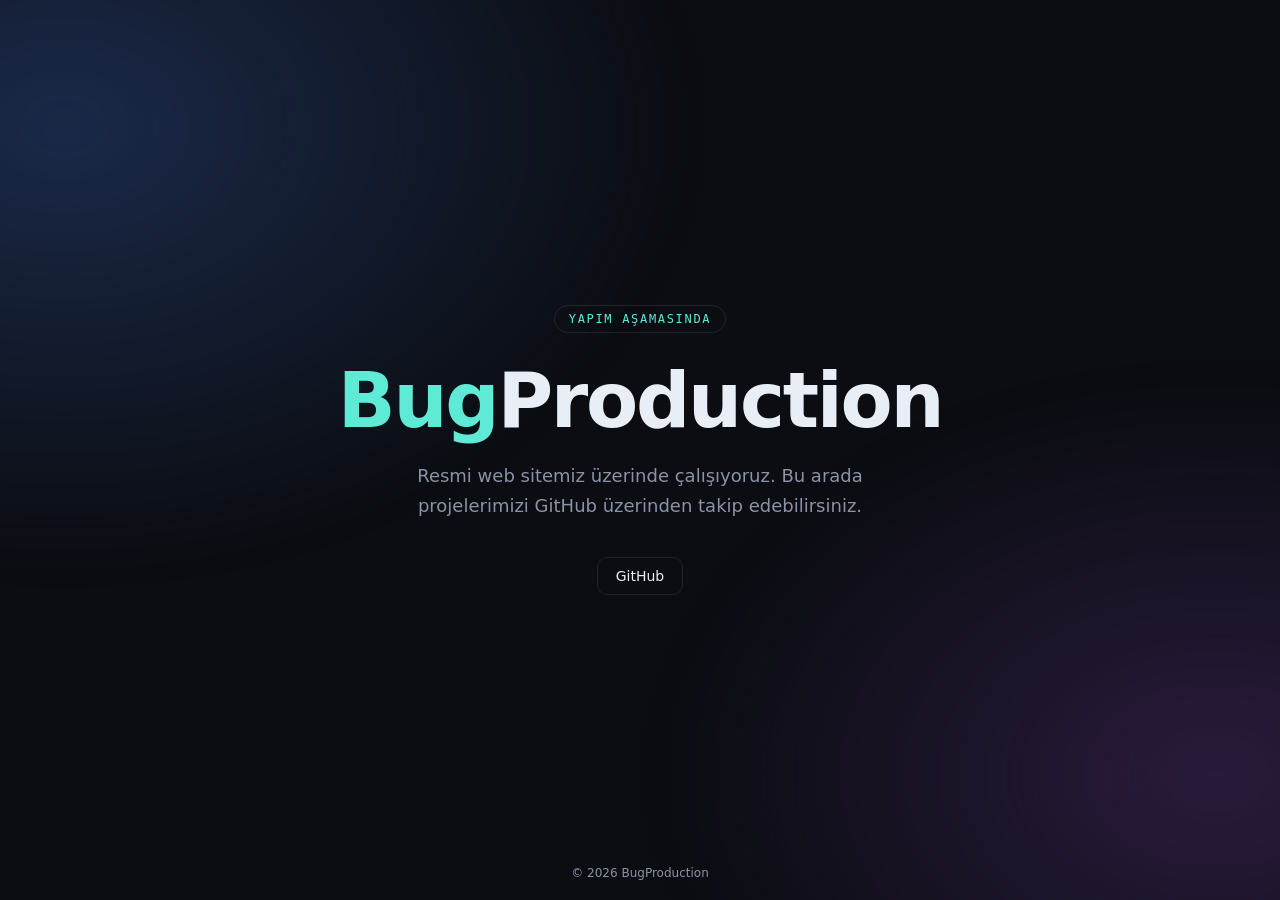
==== index.html @ b7fac8b3 "Add placeholder site for BugProduction GitHub Pages Co-Authored-By: Claude Opus 5 <noreply@anthropic" ====
<!DOCTYPE html>
<html lang="tr">
<head>
<meta charset="utf-8">
<meta name="viewport" content="width=device-width, initial-scale=1">
<title>BugProduction</title>
<meta name="description" content="BugProduction — resmi web sitesi yakında.">
<meta property="og:title" content="BugProduction">
<meta property="og:description" content="BugProduction — resmi web sitesi yakında.">
<meta property="og:type" content="website">
<link rel="icon" href="data:image/svg+xml,<svg xmlns='http://www.w3.org/2000/svg' viewBox='0 0 100 100'><text y='.9em' font-size='90'>&#128030;</text></svg>">
<style>
  :root {
    --bg: #0b0d12;
    --bg-glow-1: #1b2a4a;
    --bg-glow-2: #2a1b3d;
    --fg: #e9edf5;
    --muted: #8a93a6;
    --accent: #5eead4;
    --line: rgba(233, 237, 245, .1);
  }

  * { box-sizing: border-box; }

  html, body { height: 100%; }

  body {
    margin: 0;
    background: var(--bg);
    color: var(--fg);
    font-family: ui-sans-serif, system-ui, -apple-system, "Segoe UI", Roboto, Helvetica, Arial, sans-serif;
    -webkit-font-smoothing: antialiased;
    display: flex;
    align-items: center;
    justify-content: center;
    padding: 32px;
    overflow: hidden;
  }

  body::before {
    content: "";
    position: fixed;
    inset: -40%;
    background:
      radial-gradient(45% 45% at 25% 30%, var(--bg-glow-1) 0%, transparent 60%),
      radial-gradient(40% 40% at 75% 70%, var(--bg-glow-2) 0%, transparent 60%);
    filter: blur(20px);
    animation: drift 24s ease-in-out infinite alternate;
    z-index: 0;
  }

  @keyframes drift {
    from { transform: translate3d(-2%, -1%, 0) scale(1); }
    to   { transform: translate3d(2%, 1%, 0) scale(1.08); }
  }

  main {
    position: relative;
    z-index: 1;
    max-width: 640px;
    text-align: center;
  }

  .tag {
    display: inline-block;
    font-family: ui-monospace, SFMono-Regular, "SF Mono", Menlo, Consolas, monospace;
    font-size: 12px;
    letter-spacing: .14em;
    text-transform: uppercase;
    color: var(--accent);
    border: 1px solid var(--line);
    border-radius: 999px;
    padding: 6px 14px;
    margin-bottom: 28px;
  }

  h1 {
    margin: 0;
    font-size: clamp(38px, 9vw, 76px);
    font-weight: 700;
    letter-spacing: -.03em;
    line-height: 1.05;
  }

  h1 .bug { color: var(--accent); }

  p {
    margin: 20px auto 0;
    max-width: 42ch;
    font-size: clamp(15px, 2.4vw, 18px);
    line-height: 1.65;
    color: var(--muted);
  }

  .links {
    margin-top: 36px;
    display: flex;
    gap: 12px;
    justify-content: center;
    flex-wrap: wrap;
  }

  .links a {
    color: var(--fg);
    text-decoration: none;
    font-size: 14px;
    border: 1px solid var(--line);
    border-radius: 10px;
    padding: 10px 18px;
    transition: border-color .2s ease, background-color .2s ease, transform .2s ease;
  }

  .links a:hover {
    border-color: var(--accent);
    background: rgba(94, 234, 212, .08);
    transform: translateY(-1px);
  }

  footer {
    position: fixed;
    left: 0;
    right: 0;
    bottom: 20px;
    z-index: 1;
    text-align: center;
    font-size: 12px;
    color: var(--muted);
  }

  @media (prefers-reduced-motion: reduce) {
    body::before { animation: none; }
  }
</style>
</head>
<body>
  <main>
    <span class="tag">yapım aşamasında</span>
    <h1><span class="bug">Bug</span>Production</h1>
    <p>Resmi web sitemiz üzerinde çalışıyoruz. Bu arada projelerimizi GitHub üzerinden takip edebilirsiniz.</p>
    <div class="links">
      <a href="https://github.com/Bug-Production">GitHub</a>
    </div>
  </main>
  <footer>&copy; <span id="y">2026</span> BugProduction</footer>
  <script>document.getElementById("y").textContent = new Date().getFullYear();</script>
</body>
</html>
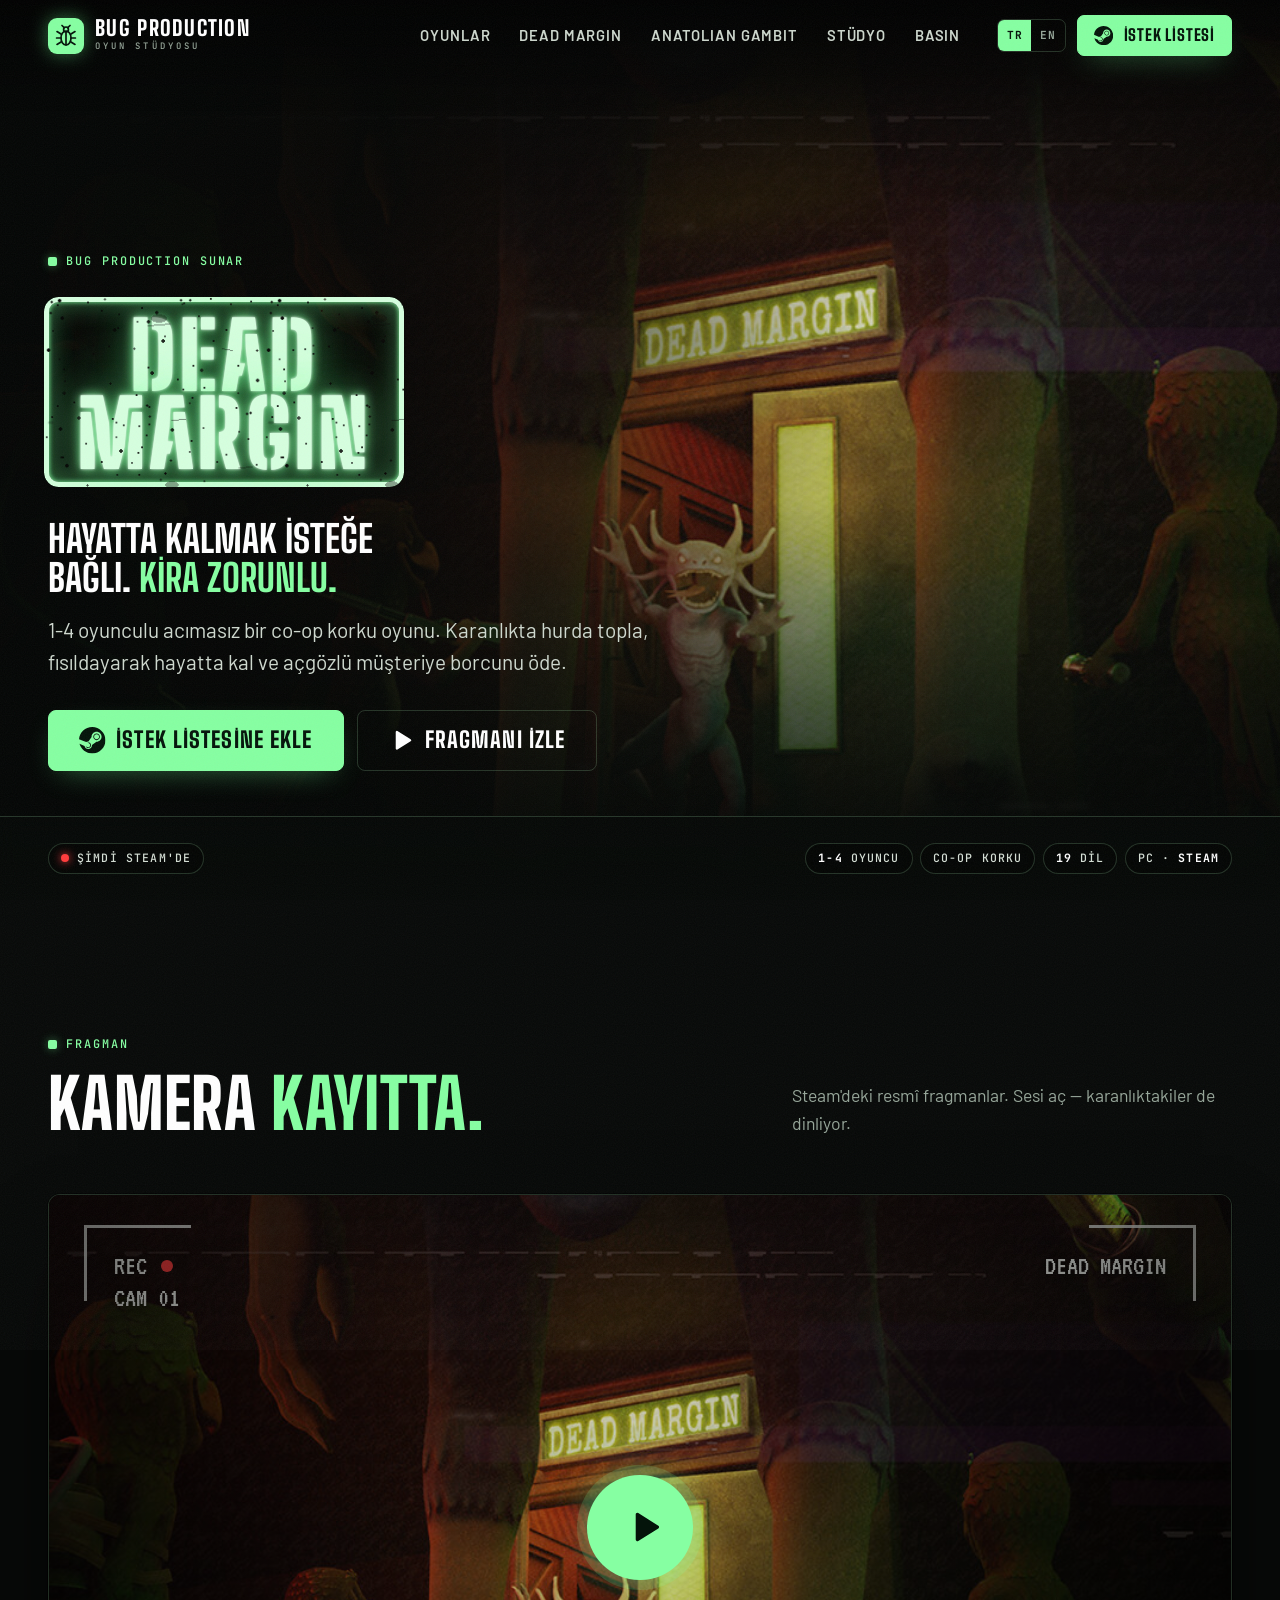
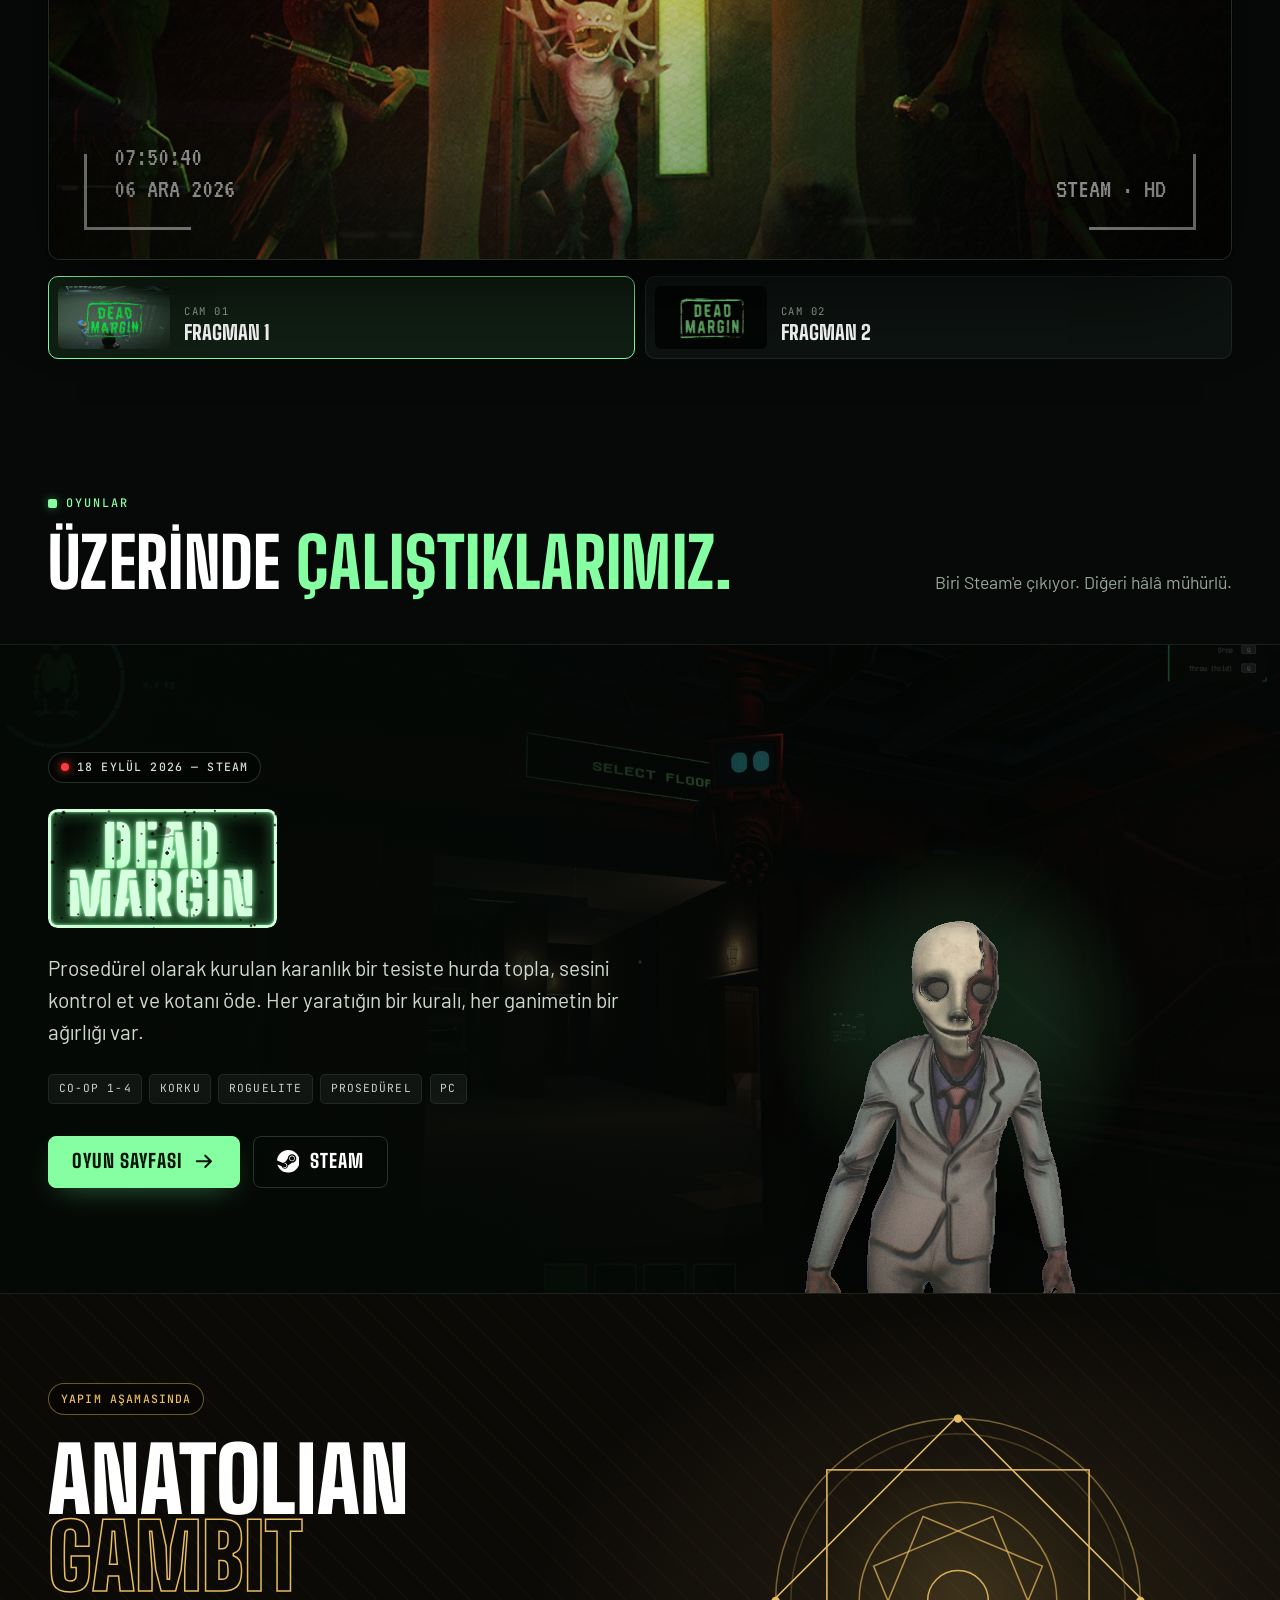
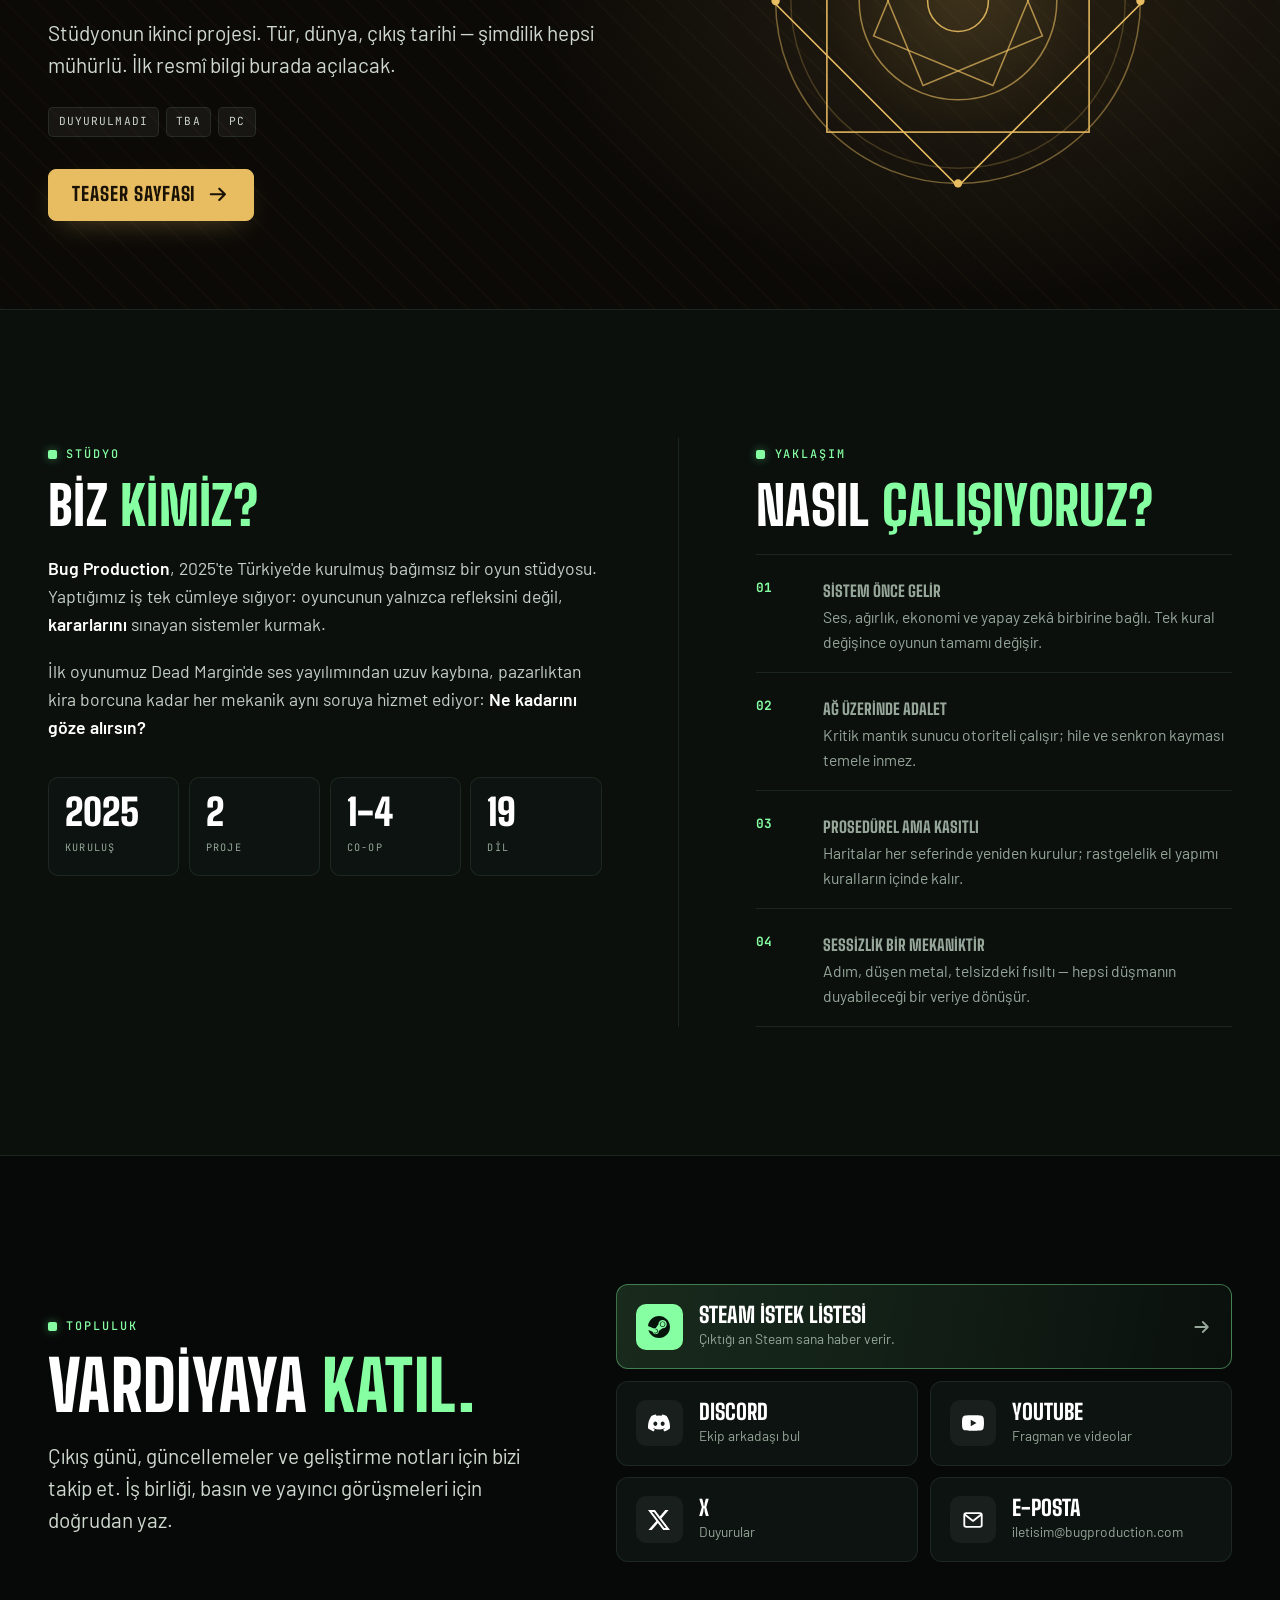
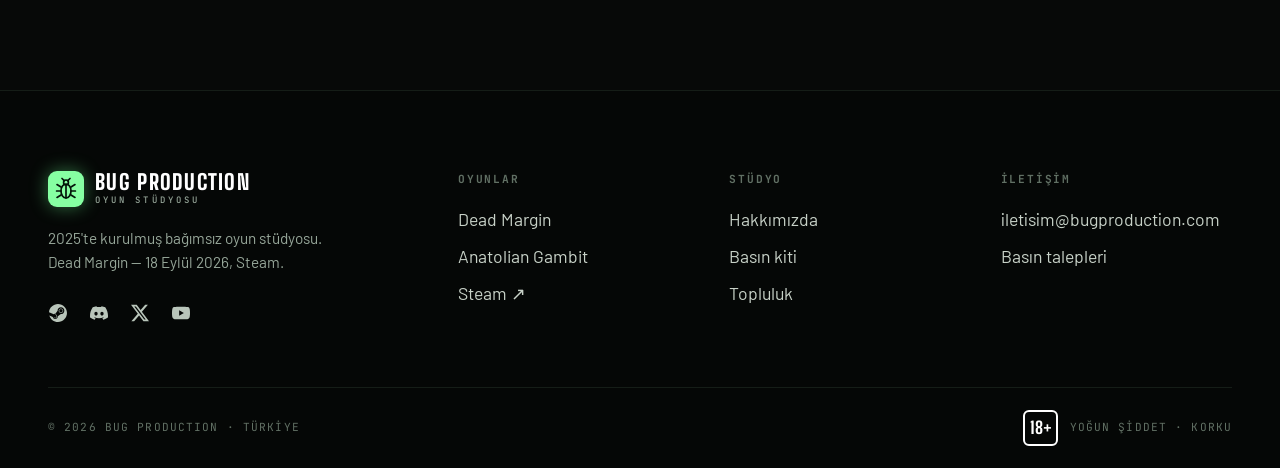
==== commit 8fb57cd7: "Bug Production sitesini yayınla (v2 "Gece Vardiyası") - Placeholder sayfanın yerine tam site: ana sa" ====
--- a/index.html
+++ b/index.html
@@ -1,147 +1,385 @@
 <!DOCTYPE html>
-<html lang="tr">
+<html lang="tr" data-site-lang="tr">
 <head>
 <meta charset="utf-8">
-<meta name="viewport" content="width=device-width, initial-scale=1">
-<title>BugProduction</title>
-<meta name="description" content="BugProduction — resmi web sitesi yakında.">
-<meta property="og:title" content="BugProduction">
-<meta property="og:description" content="BugProduction — resmi web sitesi yakında.">
+<meta name="viewport" content="width=device-width,initial-scale=1">
+
+<title>Bug Production — Bağımsız Oyun Stüdyosu</title>
+<meta name="title-tr" content="Bug Production — Bağımsız Oyun Stüdyosu">
+<meta name="title-en" content="Bug Production — Independent Game Studio">
+<meta name="description" content="Bug Production, 2025'te kurulmuş bağımsız bir oyun stüdyosu. İlk oyunumuz Dead Margin 18 Eylül 2026'da Steam'de.">
+<meta name="desc-tr" content="Bug Production, 2025'te kurulmuş bağımsız bir oyun stüdyosu. İlk oyunumuz Dead Margin 18 Eylül 2026'da Steam'de.">
+<meta name="desc-en" content="Bug Production is an independent game studio founded in 2025. Our first game, Dead Margin, arrives on Steam September 18, 2026.">
+
 <meta property="og:type" content="website">
-<link rel="icon" href="data:image/svg+xml,<svg xmlns='http://www.w3.org/2000/svg' viewBox='0 0 100 100'><text y='.9em' font-size='90'>&#128030;</text></svg>">
-<style>
-  :root {
-    --bg: #0b0d12;
-    --bg-glow-1: #1b2a4a;
-    --bg-glow-2: #2a1b3d;
-    --fg: #e9edf5;
-    --muted: #8a93a6;
-    --accent: #5eead4;
-    --line: rgba(233, 237, 245, .1);
-  }
-
-  * { box-sizing: border-box; }
-
-  html, body { height: 100%; }
-
-  body {
-    margin: 0;
-    background: var(--bg);
-    color: var(--fg);
-    font-family: ui-sans-serif, system-ui, -apple-system, "Segoe UI", Roboto, Helvetica, Arial, sans-serif;
-    -webkit-font-smoothing: antialiased;
-    display: flex;
-    align-items: center;
-    justify-content: center;
-    padding: 32px;
-    overflow: hidden;
-  }
-
-  body::before {
-    content: "";
-    position: fixed;
-    inset: -40%;
-    background:
-      radial-gradient(45% 45% at 25% 30%, var(--bg-glow-1) 0%, transparent 60%),
-      radial-gradient(40% 40% at 75% 70%, var(--bg-glow-2) 0%, transparent 60%);
-    filter: blur(20px);
-    animation: drift 24s ease-in-out infinite alternate;
-    z-index: 0;
-  }
-
-  @keyframes drift {
-    from { transform: translate3d(-2%, -1%, 0) scale(1); }
-    to   { transform: translate3d(2%, 1%, 0) scale(1.08); }
-  }
-
-  main {
-    position: relative;
-    z-index: 1;
-    max-width: 640px;
-    text-align: center;
-  }
-
-  .tag {
-    display: inline-block;
-    font-family: ui-monospace, SFMono-Regular, "SF Mono", Menlo, Consolas, monospace;
-    font-size: 12px;
-    letter-spacing: .14em;
-    text-transform: uppercase;
-    color: var(--accent);
-    border: 1px solid var(--line);
-    border-radius: 999px;
-    padding: 6px 14px;
-    margin-bottom: 28px;
-  }
-
-  h1 {
-    margin: 0;
-    font-size: clamp(38px, 9vw, 76px);
-    font-weight: 700;
-    letter-spacing: -.03em;
-    line-height: 1.05;
-  }
-
-  h1 .bug { color: var(--accent); }
-
-  p {
-    margin: 20px auto 0;
-    max-width: 42ch;
-    font-size: clamp(15px, 2.4vw, 18px);
-    line-height: 1.65;
-    color: var(--muted);
-  }
-
-  .links {
-    margin-top: 36px;
-    display: flex;
-    gap: 12px;
-    justify-content: center;
-    flex-wrap: wrap;
-  }
-
-  .links a {
-    color: var(--fg);
-    text-decoration: none;
-    font-size: 14px;
-    border: 1px solid var(--line);
-    border-radius: 10px;
-    padding: 10px 18px;
-    transition: border-color .2s ease, background-color .2s ease, transform .2s ease;
-  }
-
-  .links a:hover {
-    border-color: var(--accent);
-    background: rgba(94, 234, 212, .08);
-    transform: translateY(-1px);
-  }
-
-  footer {
-    position: fixed;
-    left: 0;
-    right: 0;
-    bottom: 20px;
-    z-index: 1;
-    text-align: center;
-    font-size: 12px;
-    color: var(--muted);
-  }
-
-  @media (prefers-reduced-motion: reduce) {
-    body::before { animation: none; }
-  }
-</style>
+<meta property="og:title" content="Bug Production — Bağımsız Oyun Stüdyosu">
+<meta property="og:description" content="Dead Margin — 1-4 oyunculu co-op korku. 18 Eylül 2026'da Steam'de.">
+<meta property="og:image" content="https://bugdevs.com/assets/img/dm/keyart.jpg">
+<meta name="twitter:card" content="summary_large_image">
+<meta name="theme-color" content="#070908">
+
+<link rel="icon" href="assets/img/favicon.svg" type="image/svg+xml">
+<link rel="preconnect" href="https://fonts.googleapis.com">
+<link rel="preconnect" href="https://fonts.gstatic.com" crossorigin>
+<link href="https://fonts.googleapis.com/css2?family=Barlow:ital,wght@0,400;0,500;0,600;0,700;1,400&family=Big+Shoulders:wght@700;800;900&family=Big+Shoulders+Stencil:wght@900&family=JetBrains+Mono:wght@500;700&family=VT323&display=swap" rel="stylesheet">
+<link rel="stylesheet" href="assets/css/site.css">
+<link rel="preload" as="image" href="assets/img/dm/keyart.jpg">
+<script>(function(){try{var l=localStorage.getItem('bp-lang');if(l==='en'){var r=document.documentElement;r.setAttribute('data-site-lang','en');r.setAttribute('lang','en');}}catch(e){}})();</script>
 </head>
+
 <body>
-  <main>
-    <span class="tag">yapım aşamasında</span>
-    <h1><span class="bug">Bug</span>Production</h1>
-    <p>Resmi web sitemiz üzerinde çalışıyoruz. Bu arada projelerimizi GitHub üzerinden takip edebilirsiniz.</p>
-    <div class="links">
-      <a href="https://github.com/Bug-Production">GitHub</a>
-    </div>
-  </main>
-  <footer>&copy; <span id="y">2026</span> BugProduction</footer>
-  <script>document.getElementById("y").textContent = new Date().getFullYear();</script>
+<!-- ikon seti (assets/img/icons.svg ile aynı) — file:// ile açılınca da çalışsın diye sayfaya gömülü -->
+<svg class="sprite" width="0" height="0" style="position:absolute;overflow:hidden" aria-hidden="true" focusable="false"><symbol id="i-bug" viewBox="0 0 24 24"><g fill="none" stroke="currentColor" stroke-width="1.7" stroke-linecap="round"><ellipse cx="12" cy="14" rx="5" ry="7"/><circle cx="12" cy="5.4" r="2.4"/><path d="M10.2 3.6 8 1.5M13.8 3.6 16 1.5M7 10 3 7.6M7 14H2.6M7 18 3 20.4M17 10l4-2.4M17 14h4.4M17 18l4 2.4M12 7.8V21"/></g></symbol><symbol id="i-steam" viewBox="0 0 24 24"><path fill="currentColor" d="M11.979 0C5.678 0 .511 4.86.022 11.037l6.432 2.658c.545-.371 1.203-.59 1.912-.59.063 0 .125.004.188.006l2.861-4.142V8.91c0-2.495 2.028-4.524 4.524-4.524 2.494 0 4.524 2.031 4.524 4.527s-2.03 4.525-4.524 4.525h-.105l-4.076 2.911c0 .052.004.105.004.159 0 1.875-1.515 3.396-3.39 3.396-1.635 0-3.016-1.173-3.331-2.727L.436 15.27C1.862 20.307 6.486 24 11.979 24c6.627 0 11.999-5.373 11.999-12S18.605 0 11.979 0zM7.54 18.21l-1.473-.61c.262.543.714.999 1.314 1.25 1.297.539 2.793-.076 3.332-1.375.263-.63.264-1.319.005-1.949s-.75-1.121-1.377-1.383c-.624-.26-1.29-.249-1.878-.03l1.523.63c.956.4 1.409 1.5 1.009 2.455-.397.957-1.497 1.41-2.454 1.012zm11.415-9.303c0-1.662-1.353-3.015-3.015-3.015-1.665 0-3.015 1.353-3.015 3.015 0 1.665 1.35 3.015 3.015 3.015 1.663 0 3.015-1.35 3.015-3.015zm-5.273-.005c0-1.252 1.013-2.266 2.265-2.266 1.249 0 2.266 1.014 2.266 2.266 0 1.251-1.017 2.265-2.266 2.265-1.253 0-2.265-1.014-2.265-2.265z"/></symbol><symbol id="i-discord" viewBox="0 0 24 24"><path fill="currentColor" d="M20.317 4.37a19.79 19.79 0 0 0-4.885-1.515.074.074 0 0 0-.079.037c-.21.375-.444.865-.608 1.25a18.27 18.27 0 0 0-5.487 0 12.64 12.64 0 0 0-.617-1.25.077.077 0 0 0-.079-.037A19.74 19.74 0 0 0 3.677 4.37a.07.07 0 0 0-.032.028C.533 9.046-.319 13.58.099 18.058a.082.082 0 0 0 .031.056 19.9 19.9 0 0 0 5.993 3.03.078.078 0 0 0 .084-.028c.462-.63.874-1.295 1.226-1.994a.076.076 0 0 0-.041-.106 13.1 13.1 0 0 1-1.872-.892.077.077 0 0 1-.008-.128c.126-.094.252-.192.372-.291a.074.074 0 0 1 .078-.01c3.928 1.793 8.18 1.793 12.062 0a.074.074 0 0 1 .078.009c.12.1.246.198.373.292a.077.077 0 0 1-.006.127 12.3 12.3 0 0 1-1.873.892.077.077 0 0 0-.041.107c.36.698.772 1.362 1.225 1.993a.076.076 0 0 0 .084.029 19.84 19.84 0 0 0 6.002-3.03.077.077 0 0 0 .032-.054c.5-5.177-.838-9.674-3.549-13.66a.061.061 0 0 0-.031-.03zM8.02 15.331c-1.183 0-2.157-1.085-2.157-2.419 0-1.333.956-2.419 2.157-2.419 1.21 0 2.176 1.096 2.157 2.42 0 1.333-.956 2.418-2.157 2.418zm7.975 0c-1.183 0-2.157-1.085-2.157-2.419 0-1.333.955-2.419 2.157-2.419 1.21 0 2.176 1.096 2.157 2.42 0 1.333-.946 2.418-2.157 2.418z"/></symbol><symbol id="i-x" viewBox="0 0 24 24"><path fill="currentColor" d="M18.901 1.153h3.68l-8.04 9.19L24 22.846h-7.406l-5.8-7.584-6.638 7.584H.474l8.6-9.83L0 1.154h7.594l5.243 6.932ZM17.61 20.644h2.039L6.486 3.24H4.298Z"/></symbol><symbol id="i-youtube" viewBox="0 0 24 24"><path fill="currentColor" d="M23.498 6.186a3.016 3.016 0 0 0-2.122-2.136C19.505 3.545 12 3.545 12 3.545s-7.505 0-9.377.505A3.017 3.017 0 0 0 .502 6.186C0 8.07 0 12 0 12s0 3.93.502 5.814a3.016 3.016 0 0 0 2.122 2.136c1.871.505 9.376.505 9.376.505s7.505 0 9.377-.505a3.015 3.015 0 0 0 2.122-2.136C24 15.93 24 12 24 12s0-3.93-.502-5.814zM9.545 15.568V8.432L15.818 12l-6.273 3.568z"/></symbol><symbol id="i-mail" viewBox="0 0 24 24"><g fill="none" stroke="currentColor" stroke-width="2" stroke-linejoin="round"><rect x="2.5" y="4.5" width="19" height="15" rx="2"/><path d="m3 6 9 7 9-7"/></g></symbol><symbol id="i-play" viewBox="0 0 24 24"><path fill="currentColor" d="M7 4.5v15a1 1 0 0 0 1.53.85l12-7.5a1 1 0 0 0 0-1.7l-12-7.5A1 1 0 0 0 7 4.5Z"/></symbol><symbol id="i-arrow" viewBox="0 0 24 24"><path fill="none" stroke="currentColor" stroke-width="2.2" stroke-linecap="round" stroke-linejoin="round" d="M4 12h15m-6-6 6 6-6 6"/></symbol><symbol id="i-lock" viewBox="0 0 24 24"><g fill="none" stroke="currentColor" stroke-width="2" stroke-linecap="round"><rect x="4.5" y="10.5" width="15" height="10" rx="2"/><path d="M8 10.5V7.5a4 4 0 0 1 8 0v3"/></g></symbol><symbol id="i-copy" viewBox="0 0 24 24"><g fill="none" stroke="currentColor" stroke-width="2" stroke-linejoin="round"><rect x="8.5" y="8.5" width="12" height="12" rx="2"/><path d="M15.5 8.5V5a1.5 1.5 0 0 0-1.5-1.5H5A1.5 1.5 0 0 0 3.5 5v9A1.5 1.5 0 0 0 5 15.5h3.5"/></g></symbol><symbol id="i-down" viewBox="0 0 24 24"><path fill="none" stroke="currentColor" stroke-width="2.2" stroke-linecap="round" stroke-linejoin="round" d="M12 4v13m-6-6 6 6 6-6M5 20.5h14"/></symbol></svg>
+
+<!-- ============ HEADER ============ -->
+<header class="hdr">
+  <a class="brand" href="index.html" aria-label="Bug Production">
+    <span class="brand-mark"><svg aria-hidden="true"><use href="#i-bug"/></svg></span>
+    <span class="brand-name"><span lang="en">Bug Production</span><small><span data-lang="tr">OYUN STÜDYOSU</span><span data-lang="en">GAME STUDIO</span></small></span>
+  </a>
+
+  <nav class="nav" aria-label="Ana menü">
+    <a href="#oyunlar"><span data-lang="tr">Oyunlar</span><span data-lang="en">Games</span></a>
+    <a href="dead-margin.html" lang="en">Dead Margin</a>
+    <a href="anatolian-gambit.html" lang="en">Anatolian Gambit</a>
+    <a href="#studyo"><span data-lang="tr">Stüdyo</span><span data-lang="en">Studio</span></a>
+    <a href="press.html"><span data-lang="tr">Basın</span><span data-lang="en">Press</span></a>
+  </nav>
+
+  <div class="hdr-end">
+    <div class="lang" role="group" aria-label="Dil / Language">
+      <button type="button" data-lang-btn="tr" aria-pressed="true">TR</button>
+      <button type="button" data-lang-btn="en" aria-pressed="false">EN</button>
+    </div>
+    <a class="btn btn-acc btn-sm hdr-cta" href="https://store.steampowered.com/app/4509530/Dead_Margin/" target="_blank" rel="noopener">
+      <svg class="ico" aria-hidden="true"><use href="#i-steam"/></svg>
+      <span data-lang="tr">İstek listesi</span><span data-lang="en">Wishlist</span>
+    </a>
+    <button class="burger" aria-label="Menü" aria-expanded="false"><span></span><span></span><span></span></button>
+  </div>
+</header>
+
+<nav class="mnav" aria-label="Mobil menü">
+  <a href="#oyunlar"><span data-lang="tr">Oyunlar</span><span data-lang="en">Games</span></a>
+  <a href="dead-margin.html" lang="en">Dead Margin</a>
+  <a href="anatolian-gambit.html" lang="en">Anatolian Gambit</a>
+  <a href="#studyo"><span data-lang="tr">Stüdyo</span><span data-lang="en">Studio</span></a>
+  <a href="press.html"><span data-lang="tr">Basın</span><span data-lang="en">Press</span></a>
+  <div class="socials">
+    <a href="https://store.steampowered.com/app/4509530/Dead_Margin/" target="_blank" rel="noopener" aria-label="Steam"><svg aria-hidden="true"><use href="#i-steam"/></svg></a>
+    <a href="#" aria-label="Discord"><svg aria-hidden="true"><use href="#i-discord"/></svg></a>
+    <a href="#" aria-label="X"><svg aria-hidden="true"><use href="#i-x"/></svg></a>
+    <a href="#" aria-label="YouTube"><svg aria-hidden="true"><use href="#i-youtube"/></svg></a>
+  </div>
+</nav>
+
+<main>
+<!-- ============ HERO — Dead Margin çıkış duyurusu ============ -->
+<section class="hero hero--feed">
+  <div class="hero-media" aria-hidden="true"><img src="assets/img/dm/keyart.jpg" alt="" fetchpriority="high"></div>
+  <div class="hero-shade" aria-hidden="true"></div>
+
+  <div class="wrap hero-in">
+    <div class="hero-copy">
+      <p class="eyebrow"><span data-lang="tr"><span lang="en">Bug Production</span> sunar</span><span data-lang="en">Bug Production presents</span></p>
+      <h1 class="sign sign-reflect" lang="en"><span>Dead</span><span>Margin</span></h1>
+      <p class="hero-tag">
+        <span data-lang="tr">Hayatta kalmak isteğe bağlı. <em>Kira zorunlu.</em></span>
+        <span data-lang="en">Survival is optional. <em>Rent is mandatory.</em></span>
+      </p>
+      <p class="lead">
+        <span data-lang="tr">1-4 oyunculu acımasız bir co-op korku oyunu. Karanlıkta hurda topla, fısıldayarak hayatta kal ve açgözlü müşteriye borcunu öde.</span>
+        <span data-lang="en">A brutal 1-4 player co-op horror game. Scavenge scrap in the dark, whisper to survive, and pay the greedy customer.</span>
+      </p>
+      <div class="btn-row">
+        <a class="btn btn-acc btn-lg" href="https://store.steampowered.com/app/4509530/Dead_Margin/" target="_blank" rel="noopener">
+          <svg class="ico" aria-hidden="true"><use href="#i-steam"/></svg>
+          <span data-lang="tr">İstek listesine ekle</span><span data-lang="en">Wishlist on Steam</span>
+        </a>
+        <a class="btn btn-lg" href="#fragman">
+          <svg class="ico" aria-hidden="true"><use href="#i-play"/></svg>
+          <span data-lang="tr">Fragmanı izle</span><span data-lang="en">Watch trailer</span>
+        </a>
+      </div>
+    </div>
+  </div>
+
+  <div class="hudbar" data-countdown>
+    <div class="wrap">
+      <div class="count" data-pending>
+        <p class="count-lbl"><span data-lang="tr">Çıkışa kalan</span><span data-lang="en">Launch in</span><b>18.09.2026</b></p>
+        <div class="clock" aria-live="off">
+          <div><b data-unit="d">--</b><span data-lang="tr">GÜN</span><span data-lang="en">DAYS</span></div>
+          <div><b data-unit="h">--</b><span data-lang="tr">SAAT</span><span data-lang="en">HRS</span></div>
+          <div><b data-unit="m">--</b><span data-lang="tr">DK</span><span data-lang="en">MIN</span></div>
+          <div><b data-unit="s">--</b><span data-lang="tr">SN</span><span data-lang="en">SEC</span></div>
+        </div>
+      </div>
+      <p class="pill pill-live" data-released hidden><span data-lang="tr">Şimdi Steam'de</span><span data-lang="en">Out now on Steam</span></p>
+      <ul class="hud-meta">
+        <li class="pill"><b>1-4</b> <span data-lang="tr">oyuncu</span><span data-lang="en">players</span></li>
+        <li class="pill"><span data-lang="tr">Co-op korku</span><span data-lang="en">Co-op horror</span></li>
+        <li class="pill"><b>19</b> <span data-lang="tr">dil</span><span data-lang="en">languages</span></li>
+        <li class="pill">PC · <b>Steam</b></li>
+      </ul>
+    </div>
+  </div>
+</section>
+
+<!-- ============ FRAGMAN ============ -->
+<section class="sec" id="fragman">
+  <div class="wrap">
+    <div class="sec-head rv">
+      <div>
+        <p class="eyebrow"><span data-lang="tr">Fragman</span><span data-lang="en">Trailer</span></p>
+        <h2 class="h2"><span data-lang="tr">Kamera <em>kayıtta.</em></span><span data-lang="en">The camera <em>is rolling.</em></span></h2>
+      </div>
+      <p class="muted">
+        <span data-lang="tr">Steam'deki resmî fragmanlar. Sesi aç — karanlıktakiler de dinliyor.</span>
+        <span data-lang="en">The official trailers from Steam. Turn the sound up — the things in the dark are listening too.</span>
+      </p>
+    </div>
+
+    <div class="rv">
+      <div class="cam" data-cam data-selector="trailers"
+           data-src="https://video.akamai.steamstatic.com/store_trailers/4509530/1826945464/07ce3912b951b19852065c92e1739fa70b6f50c4/1788536585/hls_264_master.m3u8"
+           data-fallback="https://store.steampowered.com/app/4509530/Dead_Margin/">
+        <video playsinline preload="none"></video>
+        <img class="cam-poster crop-osd" src="assets/img/dm/keyart.jpg" alt="" loading="lazy">
+        <div class="cam-osd" aria-hidden="true">
+          <span class="c c1"></span><span class="c c2"></span><span class="c c3"></span><span class="c c4"></span>
+          <div class="tl"><span>REC<i></i></span><span data-cam-label>CAM 01</span></div>
+          <div class="tr">DEAD MARGIN</div>
+          <div class="bl"><span data-osd-time>00:00:00</span><span data-osd-date>&nbsp;</span></div>
+          <div class="br">STEAM · HD</div>
+        </div>
+        <button class="cam-start" type="button">
+          <span class="cam-btn"><svg aria-hidden="true"><use href="#i-play"/></svg></span>
+          <span class="sr"><span data-lang="tr">Fragmanı oynat</span><span data-lang="en">Play trailer</span></span>
+        </button>
+      </div>
+
+      <div class="cam-tabs" id="trailers" role="tablist" aria-label="Fragmanlar">
+        <button class="cam-tab" type="button" role="tab" aria-selected="true" data-label="CAM 01" data-poster="assets/img/dm/keyart.jpg" data-crop
+                data-trailer="https://video.akamai.steamstatic.com/store_trailers/4509530/1826945464/07ce3912b951b19852065c92e1739fa70b6f50c4/1788536585/hls_264_master.m3u8">
+          <img src="assets/img/dm/trailer1.jpg" alt="" loading="lazy">
+          <span><small>CAM 01</small><b><span data-lang="tr">Fragman 1</span><span data-lang="en">Trailer 1</span></b></span>
+        </button>
+        <button class="cam-tab" type="button" role="tab" aria-selected="false" data-label="CAM 02" data-poster="assets/img/dm/trailer2.jpg"
+                data-trailer="https://video.akamai.steamstatic.com/store_trailers/4509530/771800023/748503a186facfdbe5ab9c27a88d3a3c81d4b96d/1787262729/hls_264_master.m3u8">
+          <img src="assets/img/dm/trailer2.jpg" alt="" loading="lazy">
+          <span><small>CAM 02</small><b><span data-lang="tr">Fragman 2</span><span data-lang="en">Trailer 2</span></b></span>
+        </button>
+      </div>
+    </div>
+  </div>
+</section>
+
+<!-- ============ OYUNLAR ============ -->
+<section id="oyunlar">
+  <div class="wrap">
+    <div class="sec-head rv" style="margin-bottom:clamp(2rem,4vw,3rem)">
+      <div>
+        <p class="eyebrow"><span data-lang="tr">Oyunlar</span><span data-lang="en">Games</span></p>
+        <h2 class="h2"><span data-lang="tr">Üzerinde <em>çalıştıklarımız.</em></span><span data-lang="en">What we're <em>working on.</em></span></h2>
+      </div>
+      <p class="muted">
+        <span data-lang="tr">Biri Steam'e çıkıyor. Diğeri hâlâ mühürlü.</span>
+        <span data-lang="en">One is heading to Steam. The other is still sealed.</span>
+      </p>
+    </div>
+  </div>
+
+  <!-- DEAD MARGIN -->
+  <article class="band band--dm">
+    <div class="band-bg" aria-hidden="true"><img src="assets/img/dm/elevator.jpg" alt="" loading="lazy"></div>
+    <div class="wrap band-in">
+      <div class="band-txt rv">
+        <p class="pill pill-live"><span data-lang="tr">18 Eylül 2026 — Steam</span><span data-lang="en">September 18, 2026 — Steam</span></p>
+        <h3><span class="sign sign-sm" lang="en"><span>Dead</span><span>Margin</span></span></h3>
+        <p class="lead">
+          <span data-lang="tr">Prosedürel olarak kurulan karanlık bir tesiste hurda topla, sesini kontrol et ve kotanı öde. Her yaratığın bir kuralı, her ganimetin bir ağırlığı var.</span>
+          <span data-lang="en">Scavenge a procedurally built facility, control every sound you make and meet your quota. Every creature has a rule, every piece of loot has a weight.</span>
+        </p>
+        <ul class="tags">
+          <li>Co-op 1-4</li><li><span data-lang="tr">Korku</span><span data-lang="en">Horror</span></li><li lang="en">Roguelite</li><li><span data-lang="tr">Prosedürel</span><span data-lang="en">Procedural</span></li><li>PC</li>
+        </ul>
+        <div class="btn-row">
+          <a class="btn btn-acc" href="dead-margin.html"><span data-lang="tr">Oyun sayfası</span><span data-lang="en">Game page</span> <svg class="ico" aria-hidden="true"><use href="#i-arrow"/></svg></a>
+          <a class="btn" href="https://store.steampowered.com/app/4509530/Dead_Margin/" target="_blank" rel="noopener"><svg class="ico" aria-hidden="true"><use href="#i-steam"/></svg> Steam</a>
+        </div>
+      </div>
+      <div class="band-art" aria-hidden="true"><img src="assets/img/scan/Puppet_Portrait.png" alt="" loading="lazy"></div>
+    </div>
+  </article>
+
+  <!-- ANATOLIAN GAMBIT -->
+  <article class="band band--ag">
+    <div class="wrap band-in">
+      <div class="band-txt rv">
+        <p class="pill pill-acc"><span data-lang="tr">Yapım aşamasında</span><span data-lang="en">In development</span></p>
+        <h3 class="band-title" lang="en">Anatolian <span>Gambit</span></h3>
+        <p class="lead">
+          <span data-lang="tr">Stüdyonun ikinci projesi. Tür, dünya, çıkış tarihi — şimdilik hepsi mühürlü. İlk resmî bilgi burada açılacak.</span>
+          <span data-lang="en">The studio's second project. Genre, setting, release date — all sealed for now. The first official details will open here.</span>
+        </p>
+        <ul class="tags">
+          <li><span data-lang="tr">Duyurulmadı</span><span data-lang="en">Unannounced</span></li><li>TBA</li><li>PC</li>
+        </ul>
+        <div class="btn-row">
+          <a class="btn btn-acc" href="anatolian-gambit.html"><span data-lang="tr">Teaser sayfası</span><span data-lang="en">Teaser page</span> <svg class="ico" aria-hidden="true"><use href="#i-arrow"/></svg></a>
+        </div>
+      </div>
+      <div class="band-art" aria-hidden="true">
+        <svg class="seal" viewBox="0 0 200 200" fill="none" stroke="currentColor" stroke-width=".8">
+          <circle cx="100" cy="100" r="96" opacity=".45"/><circle cx="100" cy="100" r="88" opacity=".22"/>
+          <rect x="31" y="31" width="138" height="138"/><rect x="31" y="31" width="138" height="138" transform="rotate(45 100 100)"/>
+          <circle cx="100" cy="100" r="52" opacity=".6"/>
+          <rect x="66" y="66" width="68" height="68" transform="rotate(22.5 100 100)" opacity=".7"/>
+          <rect x="66" y="66" width="68" height="68" transform="rotate(67.5 100 100)" opacity=".7"/>
+          <circle cx="100" cy="100" r="16" opacity=".9"/>
+          <circle cx="100" cy="4" r="2.2" fill="currentColor" stroke="none"/><circle cx="100" cy="196" r="2.2" fill="currentColor" stroke="none"/>
+          <circle cx="4" cy="100" r="2.2" fill="currentColor" stroke="none"/><circle cx="196" cy="100" r="2.2" fill="currentColor" stroke="none"/>
+        </svg>
+      </div>
+    </div>
+  </article>
+</section>
+
+<!-- ============ STÜDYO ============ -->
+<section class="sec sec-alt" id="studyo">
+  <div class="wrap duo">
+    <div class="rv">
+      <p class="eyebrow"><span data-lang="tr">Stüdyo</span><span data-lang="en">Studio</span></p>
+      <h2 class="h2"><span data-lang="tr">Biz <em>kimiz?</em></span><span data-lang="en">Who <em>are we?</em></span></h2>
+      <div class="prose">
+        <p>
+          <span data-lang="tr"><strong>Bug Production</strong>, 2025'te Türkiye'de kurulmuş bağımsız bir oyun stüdyosu. Yaptığımız iş tek cümleye sığıyor: oyuncunun yalnızca refleksini değil, <strong>kararlarını</strong> sınayan sistemler kurmak.</span>
+          <span data-lang="en"><strong>Bug Production</strong> is an independent game studio founded in Türkiye in 2025. What we do fits in one sentence: build systems that test a player's <strong>decisions</strong>, not just their reflexes.</span>
+        </p>
+        <p>
+          <span data-lang="tr">İlk oyunumuz Dead Margin'de ses yayılımından uzuv kaybına, pazarlıktan kira borcuna kadar her mekanik aynı soruya hizmet ediyor: <strong>Ne kadarını göze alırsın?</strong></span>
+          <span data-lang="en">In our first game, Dead Margin, everything from sound propagation to limb loss, from haggling to rent debt, serves one question: <strong>How much are you willing to risk?</strong></span>
+        </p>
+      </div>
+      <div class="stats">
+        <div class="stat"><b>2025</b><span data-lang="tr">Kuruluş</span><span data-lang="en">Founded</span></div>
+        <div class="stat"><b>2</b><span data-lang="tr">Proje</span><span data-lang="en">Projects</span></div>
+        <div class="stat"><b>1-4</b><span data-lang="tr">Co-op</span><span data-lang="en">Co-op</span></div>
+        <div class="stat"><b>19</b><span data-lang="tr">Dil</span><span data-lang="en">Languages</span></div>
+      </div>
+    </div>
+
+    <div class="rv rv-d1">
+      <p class="eyebrow"><span data-lang="tr">Yaklaşım</span><span data-lang="en">Approach</span></p>
+      <h2 class="h2"><span data-lang="tr">Nasıl <em>çalışıyoruz?</em></span><span data-lang="en">How <em>we build.</em></span></h2>
+      <ol class="rules">
+        <li><b><span data-lang="tr">Sistem önce gelir</span><span data-lang="en">Systems first</span></b>
+          <span><span data-lang="tr">Ses, ağırlık, ekonomi ve yapay zekâ birbirine bağlı. Tek kural değişince oyunun tamamı değişir.</span><span data-lang="en">Sound, weight, economy and AI are interlocked. Change one rule and the whole game changes.</span></span></li>
+        <li><b><span data-lang="tr">Ağ üzerinde adalet</span><span data-lang="en">Fair on the network</span></b>
+          <span><span data-lang="tr">Kritik mantık sunucu otoriteli çalışır; hile ve senkron kayması temele inmez.</span><span data-lang="en">Critical logic is server-authoritative, so cheating and desync never reach the foundation.</span></span></li>
+        <li><b><span data-lang="tr">Prosedürel ama kasıtlı</span><span data-lang="en">Procedural, but deliberate</span></b>
+          <span><span data-lang="tr">Haritalar her seferinde yeniden kurulur; rastgelelik el yapımı kuralların içinde kalır.</span><span data-lang="en">Maps are rebuilt every run, with randomness kept inside handcrafted rules.</span></span></li>
+        <li><b><span data-lang="tr">Sessizlik bir mekaniktir</span><span data-lang="en">Silence is a mechanic</span></b>
+          <span><span data-lang="tr">Adım, düşen metal, telsizdeki fısıltı — hepsi düşmanın duyabileceği bir veriye dönüşür.</span><span data-lang="en">Footsteps, dropped metal, a whisper on the radio — all become data an enemy can hear.</span></span></li>
+      </ol>
+    </div>
+  </div>
+</section>
+
+<!-- ============ TOPLULUK / İLETİŞİM ============ -->
+<section class="sec" id="iletisim">
+  <div class="wrap join">
+    <div class="rv">
+      <p class="eyebrow"><span data-lang="tr">Topluluk</span><span data-lang="en">Community</span></p>
+      <h2 class="h2" style="margin:.9rem 0 1.3rem"><span data-lang="tr">Vardiyaya <em>katıl.</em></span><span data-lang="en">Join the <em>night shift.</em></span></h2>
+      <p class="lead">
+        <span data-lang="tr">Çıkış günü, güncellemeler ve geliştirme notları için bizi takip et. İş birliği, basın ve yayıncı görüşmeleri için doğrudan yaz.</span>
+        <span data-lang="en">Follow us for launch day, updates and dev notes. For partnerships, press and publishing enquiries, write to us directly.</span>
+      </p>
+    </div>
+
+    <div class="join-cards rv rv-d1">
+      <a class="jc jc-main" href="https://store.steampowered.com/app/4509530/Dead_Margin/" target="_blank" rel="noopener">
+        <span class="jc-i"><svg aria-hidden="true"><use href="#i-steam"/></svg></span>
+        <span><b><span data-lang="tr">Steam istek listesi</span><span data-lang="en">Steam wishlist</span></b>
+          <small><span data-lang="tr">Çıktığı an Steam sana haber verir.</span><span data-lang="en">Steam lets you know the moment it launches.</span></small></span>
+        <svg class="ico-go" aria-hidden="true"><use href="#i-arrow"/></svg>
+      </a>
+      <!-- TODO: gerçek sosyal medya adresleri -->
+      <a class="jc" href="#">
+        <span class="jc-i"><svg aria-hidden="true"><use href="#i-discord"/></svg></span>
+        <span><b lang="en">Discord</b><small><span data-lang="tr">Ekip arkadaşı bul</span><span data-lang="en">Find a crew</span></small></span>
+      </a>
+      <a class="jc" href="#">
+        <span class="jc-i"><svg aria-hidden="true"><use href="#i-youtube"/></svg></span>
+        <span><b>YouTube</b><small><span data-lang="tr">Fragman ve videolar</span><span data-lang="en">Trailers and videos</span></small></span>
+      </a>
+      <a class="jc" href="#">
+        <span class="jc-i"><svg aria-hidden="true"><use href="#i-x"/></svg></span>
+        <span><b>X</b><small><span data-lang="tr">Duyurular</span><span data-lang="en">Announcements</span></small></span>
+      </a>
+      <!-- TODO: gerçek e-posta adresiyle değiştir -->
+      <a class="jc" href="mailto:iletisim@bugproduction.com">
+        <span class="jc-i"><svg aria-hidden="true"><use href="#i-mail"/></svg></span>
+        <span><b><span data-lang="tr">E-posta</span><span data-lang="en">Email</span></b><small>iletisim@bugproduction.com</small></span>
+      </a>
+    </div>
+  </div>
+</section>
+</main>
+
+<!-- ============ FOOTER ============ -->
+<footer class="foot">
+  <div class="wrap">
+    <div class="foot-grid">
+      <div class="foot-brand">
+        <a class="brand" href="index.html">
+          <span class="brand-mark"><svg aria-hidden="true"><use href="#i-bug"/></svg></span>
+          <span class="brand-name"><span lang="en">Bug Production</span><small><span data-lang="tr">OYUN STÜDYOSU</span><span data-lang="en">GAME STUDIO</span></small></span>
+        </a>
+        <p>
+          <span data-lang="tr">2025'te kurulmuş bağımsız oyun stüdyosu. Dead Margin — 18 Eylül 2026, Steam.</span>
+          <span data-lang="en">Independent game studio founded in 2025. Dead Margin — September 18, 2026 on Steam.</span>
+        </p>
+        <div class="socials">
+          <a href="https://store.steampowered.com/app/4509530/Dead_Margin/" target="_blank" rel="noopener" aria-label="Steam"><svg aria-hidden="true"><use href="#i-steam"/></svg></a>
+          <a href="#" aria-label="Discord"><svg aria-hidden="true"><use href="#i-discord"/></svg></a>
+          <a href="#" aria-label="X"><svg aria-hidden="true"><use href="#i-x"/></svg></a>
+          <a href="#" aria-label="YouTube"><svg aria-hidden="true"><use href="#i-youtube"/></svg></a>
+        </div>
+      </div>
+      <div>
+        <h4><span data-lang="tr">Oyunlar</span><span data-lang="en">Games</span></h4>
+        <ul>
+          <li><a href="dead-margin.html" lang="en">Dead Margin</a></li>
+          <li><a href="anatolian-gambit.html" lang="en">Anatolian Gambit</a></li>
+          <li><a href="https://store.steampowered.com/app/4509530/Dead_Margin/" target="_blank" rel="noopener">Steam ↗</a></li>
+        </ul>
+      </div>
+      <div>
+        <h4><span data-lang="tr">Stüdyo</span><span data-lang="en">Studio</span></h4>
+        <ul>
+          <li><a href="index.html#studyo"><span data-lang="tr">Hakkımızda</span><span data-lang="en">About</span></a></li>
+          <li><a href="press.html"><span data-lang="tr">Basın kiti</span><span data-lang="en">Press kit</span></a></li>
+          <li><a href="index.html#iletisim"><span data-lang="tr">Topluluk</span><span data-lang="en">Community</span></a></li>
+        </ul>
+      </div>
+      <div>
+        <h4><span data-lang="tr">İletişim</span><span data-lang="en">Contact</span></h4>
+        <ul>
+          <li><a href="mailto:iletisim@bugproduction.com">iletisim@bugproduction.com</a></li>
+          <li><a href="press.html#iletisim"><span data-lang="tr">Basın talepleri</span><span data-lang="en">Press requests</span></a></li>
+        </ul>
+      </div>
+    </div>
+    <div class="foot-bot">
+      <span>© <span data-year>2026</span> <span lang="en">Bug Production</span> · Türkiye</span>
+      <span class="age"><b>18+</b><span data-lang="tr">Yoğun şiddet · Korku</span><span data-lang="en">Intense violence · Horror</span></span>
+    </div>
+  </div>
+</footer>
+
+<script src="assets/js/site.js" defer></script>
 </body>
 </html>
--- a/assets/css/site.css
+++ b/assets/css/site.css
@@ -0,0 +1,678 @@
+/* ==========================================================================
+   BUG PRODUCTION — site.css  (v2 · "Gece Vardiyası")
+   Referans: oyunun kendi dili — yeşil fosfor damga logo, ROKA-OS terminali,
+   kamera kaydı (REC) karesi, HUD envanter kutuları.
+   ========================================================================== */
+
+/* ---------- 1. TOKENLAR ---------- */
+:root{
+  --bg:#070908;
+  --bg-2:#0b100d;
+  --bg-3:#101713;
+  --card:#0d1310;
+  --line:rgba(180,255,195,.09);
+  --line-2:rgba(180,255,195,.18);
+
+  --text:#e4ece3;
+  --muted:#96a699;
+  --faint:#617064;
+
+  --neon:#86ffa2;            /* logo fosforu */
+  --neon-core:#d6ffdf;       /* tüpün beyaz çekirdeği */
+  --neon-2:#3be06a;          /* HUD yeşili */
+  --neon-glow:rgba(110,255,145,.42);
+  --neon-soft:rgba(110,255,145,.09);
+  --cyan:#4fd6e6;            /* HUD stamina halkası */
+  --rec:#ff3b3b;
+  --amber:#ffb547;
+
+  --acc:var(--neon);
+  --acc-2:var(--neon-2);
+  --acc-glow:var(--neon-glow);
+  --acc-soft:var(--neon-soft);
+  --on-acc:#04140a;
+
+  --f-disp:'Big Shoulders','Arial Narrow',Impact,sans-serif;
+  --f-sign:'Big Shoulders Stencil','Big Shoulders','Arial Narrow',Impact,sans-serif;
+  --f-body:'Barlow',system-ui,-apple-system,'Segoe UI',sans-serif;
+  --f-mono:'JetBrains Mono',ui-monospace,Consolas,monospace;
+  --f-osd:'VT323','JetBrains Mono',monospace;
+
+  --wrap:1320px;
+  --gut:clamp(1.15rem,4.2vw,3rem);
+  --sec:clamp(4.5rem,10vw,8.5rem);
+  --r:12px;
+  --hdr:72px;
+  --grunge:url("[data-uri]");
+}
+body[data-theme="ag"]{
+  --acc:#e8bd62;
+  --acc-2:#c9953a;
+  --acc-glow:rgba(232,189,98,.38);
+  --acc-soft:rgba(232,189,98,.09);
+  --on-acc:#1a1204;
+  --line:rgba(255,230,180,.09);
+  --line-2:rgba(255,230,180,.18);
+}
+
+/* ---------- 2. TEMEL ---------- */
+*,*::before,*::after{box-sizing:border-box;margin:0;padding:0}
+html{scroll-behavior:smooth;-webkit-text-size-adjust:100%;scroll-padding-top:calc(var(--hdr) + 12px)}
+body{
+  background:var(--bg);color:var(--text);
+  font-family:var(--f-body);font-size:clamp(1rem,.3vw + .93rem,1.1rem);line-height:1.6;
+  overflow-x:hidden;-webkit-font-smoothing:antialiased;text-rendering:optimizeLegibility;
+}
+img,svg,video{display:block;max-width:100%}
+a{color:inherit;text-decoration:none}
+button{font:inherit;color:inherit;background:none;border:0;cursor:pointer}
+ul,ol{list-style:none}
+strong{font-weight:600;color:#fff}
+::selection{background:var(--acc);color:var(--on-acc)}
+:focus-visible{outline:2px solid var(--acc);outline-offset:3px;border-radius:4px}
+::-webkit-scrollbar{width:10px}
+::-webkit-scrollbar-track{background:#050605}
+::-webkit-scrollbar-thumb{background:#1c2a20;border-radius:10px;border:2px solid #050605}
+
+/* dil sistemi */
+html[data-site-lang="tr"] [data-lang="en"],
+html[data-site-lang="en"] [data-lang="tr"]{display:none!important}
+
+.wrap{width:100%;max-width:var(--wrap);margin-inline:auto;padding-inline:var(--gut)}
+[hidden]{display:none!important}
+.sr{position:absolute;width:1px;height:1px;overflow:hidden;clip:rect(0 0 0 0);white-space:nowrap}
+.ico{width:1.1em;height:1.1em;flex:none}
+
+/* film greni — tüm sayfada çok hafif */
+body::after{
+  content:"";position:fixed;inset:-50%;z-index:200;pointer-events:none;opacity:.05;
+  background-image:url("data:image/svg+xml,%3Csvg xmlns='http://www.w3.org/2000/svg' width='160' height='160'%3E%3Cfilter id='n'%3E%3CfeTurbulence type='fractalNoise' baseFrequency='.9' numOctaves='2' stitchTiles='stitch'/%3E%3C/filter%3E%3Crect width='100%25' height='100%25' filter='url(%23n)'/%3E%3C/svg%3E");
+  animation:grain 1.2s steps(4) infinite;
+}
+@keyframes grain{0%{transform:translate(0,0)}25%{transform:translate(-3%,2%)}50%{transform:translate(2%,-3%)}75%{transform:translate(-2%,-1%)}100%{transform:translate(0,0)}}
+
+/* ---------- 3. TİPOGRAFİ ---------- */
+.eyebrow{
+  display:inline-flex;align-items:center;gap:.6rem;
+  font-family:var(--f-mono);font-size:.74rem;font-weight:500;letter-spacing:.16em;text-transform:uppercase;
+  color:var(--acc);
+}
+.eyebrow::before{content:"";width:.55rem;height:.55rem;background:var(--acc);box-shadow:0 0 10px var(--acc-glow);border-radius:2px}
+.eyebrow.no-dot::before{display:none}
+
+.h1,.h2,.h3{font-family:var(--f-disp);font-weight:800;text-transform:uppercase;line-height:.96;letter-spacing:.005em;color:#fff}
+.h1{font-size:clamp(3rem,8vw,6.8rem)}
+.h2{font-size:clamp(2.5rem,5.4vw,4.6rem)}
+.h3{font-size:clamp(1.6rem,2.6vw,2.2rem);line-height:1}
+.h2 em,.h1 em{font-style:normal;color:var(--acc)}
+.lead{font-size:clamp(1.08rem,.6vw + .95rem,1.3rem);color:#cfd9cf;max-width:58ch;line-height:1.55}
+.muted{color:var(--muted)}
+.mono{font-family:var(--f-mono)}
+.prose p+p{margin-top:1.05em}
+.prose p{color:#c4cfc5}
+
+.sec{padding-block:var(--sec);position:relative}
+.sec-tight{padding-block:clamp(3rem,6vw,5rem)}
+.sec-alt{background:var(--bg-2);border-block:1px solid var(--line)}
+.sec-head{display:flex;flex-wrap:wrap;align-items:flex-end;justify-content:space-between;gap:1.2rem 3rem;margin-bottom:clamp(2.2rem,4.5vw,3.6rem)}
+.sec-head .h2{margin-top:.9rem}
+.sec-head p.muted{max-width:44ch}
+.center{text-align:center}
+
+/* ---------- 4. BUTONLAR ---------- */
+.btn{
+  --b-bg:transparent;--b-fg:#fff;--b-bd:var(--line-2);
+  display:inline-flex;align-items:center;justify-content:center;gap:.65rem;
+  min-height:3.25rem;padding:.7rem 1.45rem;border-radius:8px;
+  background:var(--b-bg);color:var(--b-fg);border:1.5px solid var(--b-bd);
+  font-family:var(--f-disp);font-weight:800;font-size:1.18rem;letter-spacing:.05em;text-transform:uppercase;line-height:1;
+  transition:transform .15s ease,box-shadow .2s ease,background-color .2s ease,border-color .2s ease,color .2s;
+  white-space:nowrap;
+}
+.btn .ico{width:1.2em;height:1.2em}
+.btn:hover{border-color:var(--acc);color:var(--acc)}
+.btn:active{transform:translateY(1px)}
+.btn-acc{--b-bg:var(--acc);--b-fg:var(--on-acc);--b-bd:var(--acc);box-shadow:0 0 0 0 var(--acc-glow),0 10px 30px -12px var(--acc-glow)}
+.btn-acc:hover{color:var(--on-acc);background:var(--neon-core);border-color:var(--neon-core);box-shadow:0 0 28px var(--acc-glow),0 10px 30px -10px var(--acc-glow)}
+body[data-theme="ag"] .btn-acc:hover{background:#f6d99a;border-color:#f6d99a}
+.btn-sm{min-height:2.55rem;padding:.5rem 1rem;font-size:1rem;border-radius:7px}
+.btn-lg{min-height:3.8rem;padding:.9rem 1.9rem;font-size:1.38rem}
+.btn-row{display:flex;flex-wrap:wrap;gap:.8rem;align-items:center}
+.nocase{text-transform:none;font-family:var(--f-body);font-weight:600;font-size:1rem;letter-spacing:.01em}
+
+.link{display:inline-flex;align-items:center;gap:.45rem;font-weight:600;color:var(--acc);border-bottom:1px solid transparent;transition:border-color .2s,gap .2s}
+.link .ico{width:1em;height:1em}
+.link:hover{border-color:currentColor;gap:.7rem}
+
+.pill{
+  display:inline-flex;align-items:center;gap:.5rem;padding:.35rem .75rem;border-radius:999px;
+  font-family:var(--f-mono);font-size:.72rem;font-weight:500;letter-spacing:.1em;text-transform:uppercase;
+  border:1px solid var(--line-2);color:#d5dfd5;background:rgba(0,0,0,.35);backdrop-filter:blur(6px);
+}
+.pill b{color:#fff;font-weight:700}
+.pill-live::before{content:"";width:.5rem;height:.5rem;border-radius:50%;background:var(--rec);box-shadow:0 0 8px var(--rec);animation:blink 1.1s steps(1) infinite}
+.pill-acc{border-color:color-mix(in srgb,var(--acc) 45%,transparent);color:var(--acc)}
+@keyframes blink{50%{opacity:.15}}
+
+.tags{display:flex;flex-wrap:wrap;gap:.45rem}
+.tags li{font-family:var(--f-mono);font-size:.7rem;letter-spacing:.1em;text-transform:uppercase;padding:.3rem .6rem;border-radius:5px;background:rgba(255,255,255,.05);border:1px solid var(--line);color:#c9d3c9}
+
+/* ---------- 5. HEADER ---------- */
+.hdr{
+  position:fixed;inset:0 0 auto;z-index:100;height:var(--hdr);
+  display:flex;align-items:center;gap:1.5rem;
+  padding-inline:max(var(--gut),calc((100% - var(--wrap)) / 2 + var(--gut)));
+  transition:background-color .3s,border-color .3s,backdrop-filter .3s;
+  border-bottom:1px solid transparent;
+}
+.hdr::before{content:"";position:absolute;inset:0 0 -40px;z-index:-1;pointer-events:none;background:linear-gradient(rgba(0,0,0,.7),transparent);transition:opacity .3s}
+.hdr.is-stuck{background:rgba(7,9,8,.86);backdrop-filter:blur(14px) saturate(1.2);border-color:var(--line)}
+.hdr.is-stuck::before{opacity:0}
+
+.brand{display:inline-flex;align-items:center;gap:.7rem;flex:none}
+.brand-mark{
+  width:36px;height:36px;border-radius:9px;display:grid;place-items:center;
+  background:var(--neon);color:#04140a;box-shadow:0 0 18px var(--neon-glow);
+}
+.brand-mark svg{width:24px;height:24px}
+.brand-name{font-family:var(--f-disp);font-weight:800;font-size:1.32rem;letter-spacing:.06em;text-transform:uppercase;line-height:.85;color:#fff}
+.brand-name small{display:block;font-family:var(--f-mono);font-size:.56rem;font-weight:500;letter-spacing:.34em;color:var(--muted);margin-top:.28rem}
+
+.nav{display:flex;align-items:center;gap:.2rem;margin-left:auto}
+.nav a{
+  position:relative;padding:.55rem .8rem;font-weight:600;font-size:.92rem;letter-spacing:.06em;text-transform:uppercase;color:#cdd7cd;white-space:nowrap;
+  transition:color .2s;
+}
+.nav a::after{content:"";position:absolute;left:.85rem;right:.85rem;bottom:.2rem;height:2px;background:var(--acc);transform:scaleX(0);transform-origin:left;transition:transform .25s;box-shadow:0 0 8px var(--acc-glow)}
+.nav a:hover,.nav a[aria-current="page"]{color:#fff}
+.nav a:hover::after,.nav a[aria-current="page"]::after{transform:scaleX(1)}
+
+.hdr-end{display:flex;align-items:center;gap:.7rem}
+.brand + .hdr-end{margin-left:auto}
+.socials{display:flex;align-items:center;gap:.25rem}
+.socials a{width:2.3rem;height:2.3rem;display:grid;place-items:center;border-radius:8px;color:#b9c5ba;transition:color .2s,background-color .2s}
+.socials a:hover{color:var(--acc);background:var(--acc-soft)}
+.socials svg{width:18px;height:18px}
+
+.lang{display:flex;border:1px solid var(--line-2);border-radius:7px;overflow:hidden}
+.lang button{padding:.4rem .55rem;font-family:var(--f-mono);font-size:.7rem;font-weight:700;letter-spacing:.08em;color:var(--muted);transition:.2s}
+.lang button[aria-pressed="true"]{background:var(--acc);color:var(--on-acc)}
+
+.burger{display:none;width:2.6rem;height:2.6rem;border-radius:8px;border:1px solid var(--line-2);position:relative}
+.burger span{position:absolute;left:25%;right:25%;height:2px;background:#fff;transition:transform .25s,opacity .2s}
+.burger span:nth-child(1){top:35%}.burger span:nth-child(2){top:50%;margin-top:-1px}.burger span:nth-child(3){bottom:35%}
+.burger.on span:nth-child(1){transform:translateY(5px) rotate(45deg)}
+.burger.on span:nth-child(2){opacity:0}
+.burger.on span:nth-child(3){transform:translateY(-5px) rotate(-45deg)}
+
+.mnav{
+  position:fixed;inset:var(--hdr) 0 0;z-index:99;background:rgba(7,9,8,.97);backdrop-filter:blur(10px);
+  display:flex;flex-direction:column;padding:1.5rem var(--gut) 2rem;gap:.2rem;
+  opacity:0;visibility:hidden;transform:translateY(-8px);transition:.25s;
+}
+.mnav.on{opacity:1;visibility:visible;transform:none}
+.mnav a{font-family:var(--f-disp);font-weight:800;font-size:2.3rem;text-transform:uppercase;padding:.35rem 0;border-bottom:1px solid var(--line)}
+.mnav .socials{margin-top:auto;padding-top:1.5rem;gap:.5rem}
+.mnav .socials a{border:1px solid var(--line-2);width:2.8rem;height:2.8rem}
+
+@media (max-width:1180px){
+  .nav,.hdr .hdr-cta{display:none}
+  .burger{display:block}
+  .hdr-end{margin-left:auto}
+}
+
+/* ---------- 6. NEON DAMGA LOGO ---------- */
+.sign{
+  --s:clamp(3.6rem,11vw,8.6rem);
+  position:relative;display:inline-flex;flex-direction:column;align-items:center;
+  font-family:var(--f-sign);font-weight:900;font-size:var(--s);line-height:.84;letter-spacing:.035em;text-transform:uppercase;
+  color:var(--neon-core);
+  padding:.17em .3em .11em;border:.055em solid currentColor;border-radius:.16em;
+  text-shadow:0 0 .03em #fff,0 0 .12em var(--neon),0 0 .38em var(--neon-glow),0 0 .8em var(--neon-glow);
+  box-shadow:0 0 .06em var(--neon),0 0 .3em var(--neon-glow),inset 0 0 .06em var(--neon),inset 0 0 .3em var(--neon-glow);
+  /* maske CSS içine gömülü: file:// ile açılınca da logo görünür */
+  -webkit-mask-image:var(--grunge);mask-image:var(--grunge);
+  -webkit-mask-size:220px;mask-size:220px;
+  animation:hum 6s infinite;
+}
+.sign span{display:block}
+.sign-sm{--s:clamp(2.4rem,5vw,3.6rem)}
+.sign-xs{--s:2rem}
+.sign-reflect{-webkit-box-reflect:below .06em linear-gradient(transparent 58%,rgba(255,255,255,.2))}
+@keyframes hum{0%,91%,100%{opacity:1}92%{opacity:.72}93%{opacity:1}95.5%{opacity:.84}96.5%{opacity:1}}
+@media (prefers-reduced-motion:reduce){.sign,body::after{animation:none}}
+
+/* anahtar görseldeki gömülü kamera yazılarını (REC/tarih) kadraj dışına it */
+.crop-osd{scale:1.45}
+
+/* ---------- 7. HERO ---------- */
+.hero{
+  position:relative;min-height:100svh;display:flex;flex-direction:column;justify-content:flex-end;
+  isolation:isolate;overflow:hidden;background:#000;
+}
+.hero-media{position:absolute;inset:0;z-index:-2}
+.hero-media img{width:100%;height:100%;object-fit:cover}
+.hero-shade{position:absolute;inset:0;z-index:-1;pointer-events:none}
+.hero-in{position:relative;padding-top:calc(var(--hdr) + 3rem);padding-bottom:clamp(2rem,5vh,3.5rem)}
+
+/* ana sayfa: sol metin, sağda anahtar görsel */
+.hero--feed .hero-media img{scale:1.3;object-position:22% 50%;animation:slowzoom 24s ease-out both}
+.hero--feed .hero-shade{
+  background:
+    linear-gradient(90deg,rgba(4,6,5,.96) 0%,rgba(4,6,5,.86) 28%,rgba(4,6,5,.35) 56%,rgba(4,6,5,0) 75%),
+    linear-gradient(0deg,rgba(4,6,5,1) 0%,rgba(4,6,5,.55) 22%,rgba(4,6,5,0) 45%),
+    linear-gradient(180deg,rgba(4,6,5,.92) 0%,rgba(4,6,5,.5) 14%,rgba(4,6,5,0) 30%);
+}
+@keyframes slowzoom{from{transform:scale(1.08)}to{transform:scale(1)}}
+.hero-copy{max-width:640px}
+.hero-copy .eyebrow{margin-bottom:1.6rem}
+.hero-copy .eyebrow{display:flex}
+.hero-copy .sign{--s:clamp(3.2rem,7.2vw,6rem);display:flex;width:fit-content;margin:0 0 2rem -.04em}
+.hero-tag{font-family:var(--f-disp);font-weight:700;font-size:clamp(1.6rem,3vw,2.35rem);line-height:1.04;text-transform:uppercase;color:#fff;max-width:20ch}
+.hero-tag em{font-style:normal;color:var(--acc)}
+.hero-copy .lead{margin-top:1rem;max-width:50ch}
+.hero-copy .btn-row{margin-top:2rem}
+
+/* oyun sayfası: ortalı logo */
+.hero--game{justify-content:center;text-align:center}
+.hero--game .hero-media img{object-position:50% 40%;filter:saturate(.9);animation:slowzoom 24s ease-out both}
+.hero--game .hero-shade{
+  background:
+    radial-gradient(ellipse 70% 60% at 50% 45%,rgba(4,6,5,.25),rgba(4,6,5,.82) 70%,rgba(4,6,5,.97)),
+    linear-gradient(0deg,rgba(4,6,5,1) 0%,rgba(4,6,5,0) 35%);
+}
+.hero--game .hero-in{display:flex;flex-direction:column;align-items:center;padding-bottom:clamp(7rem,14vh,9rem)}
+.hero--game .hero-tag{max-width:24ch;margin-top:1.4rem}
+.hero--game .lead{margin:1rem auto 0;max-width:56ch}
+.hero--game .btn-row{justify-content:center;margin-top:2.2rem}
+.hero--game .sign{--s:clamp(3.6rem,9vw,7.2rem);margin-bottom:1.6rem}
+
+/* alt HUD şeridi */
+.hudbar{
+  position:relative;z-index:2;border-top:1px solid var(--line-2);
+  background:linear-gradient(180deg,rgba(6,9,7,.72),rgba(6,9,7,.94));backdrop-filter:blur(10px);
+}
+.hudbar .wrap{display:flex;align-items:center;flex-wrap:wrap;gap:1rem 2.2rem;min-height:5.2rem;padding-block:.9rem}
+.hero--game .hudbar{position:absolute;left:0;right:0;bottom:0}
+.count{display:flex;align-items:center;gap:1.1rem}
+.count-lbl{font-family:var(--f-mono);font-size:.68rem;letter-spacing:.16em;text-transform:uppercase;color:var(--muted);line-height:1.35;text-align:left}
+.count-lbl b{display:block;color:#fff;font-weight:700}
+.clock{display:flex;gap:.4rem}
+.clock div{
+  min-width:3.4rem;padding:.3rem .45rem .25rem;border:1.5px solid color-mix(in srgb,var(--neon-2) 70%,transparent);border-radius:6px;
+  background:rgba(59,224,106,.07);text-align:center;
+}
+.clock b{display:block;font-family:var(--f-mono);font-weight:700;font-size:1.45rem;line-height:1.1;color:var(--neon);text-shadow:0 0 12px var(--neon-glow)}
+.clock span{display:block;font-family:var(--f-mono);font-size:.56rem;letter-spacing:.14em;color:var(--muted)}
+.hud-meta{display:flex;flex-wrap:wrap;gap:.45rem;margin-left:auto}
+.hudbar .btn{margin-left:.2rem}
+
+/* ---------- 8. KAMERA KARESİ (fragman) ---------- */
+.cam{
+  position:relative;aspect-ratio:16/9;border-radius:var(--r);overflow:hidden;background:#000;
+  border:1px solid var(--line-2);box-shadow:0 40px 90px -30px rgba(0,0,0,.9),0 0 0 1px rgba(0,0,0,.6);
+}
+.cam video,.cam .cam-poster{position:absolute;inset:0;width:100%;height:100%;object-fit:cover}
+.cam .cam-poster{transition:transform .6s ease,filter .4s}
+.cam-start{position:absolute;inset:0;z-index:3;display:grid;place-items:center;cursor:pointer}
+.cam-start::before{content:"";position:absolute;inset:0;background:radial-gradient(circle at 50% 50%,rgba(0,0,0,.1),rgba(0,0,0,.55))}
+.cam-btn{
+  position:relative;display:grid;place-items:center;width:clamp(4.6rem,9vw,6.6rem);aspect-ratio:1;border-radius:50%;
+  background:var(--neon);color:#04140a;box-shadow:0 0 0 10px rgba(134,255,162,.16),0 0 40px var(--neon-glow);
+  transition:transform .25s,box-shadow .25s;
+}
+.cam-btn svg{width:38%;height:38%;margin-left:8%}
+.cam-start:hover .cam-btn{transform:scale(1.07);box-shadow:0 0 0 16px rgba(134,255,162,.14),0 0 60px var(--neon-glow)}
+.cam-start:hover ~ .cam-poster,.cam:hover .cam-poster{transform:scale(1.03)}
+.cam.is-playing .cam-start,.cam.is-playing .cam-poster,.cam.is-playing .cam-osd{display:none}
+
+.cam-osd{position:absolute;inset:0;z-index:2;pointer-events:none;font-family:var(--f-osd);color:#f2f5ef;font-size:clamp(1.1rem,2.2vw,1.9rem);line-height:1;text-shadow:0 0 6px rgba(0,0,0,.8)}
+.cam-osd .c{position:absolute;width:9%;aspect-ratio:1.4;border:3px solid rgba(240,244,238,.85)}
+.cam-osd .c1{top:4.5%;left:3%;border-right:0;border-bottom:0}
+.cam-osd .c2{top:4.5%;right:3%;border-left:0;border-bottom:0}
+.cam-osd .c3{bottom:4.5%;left:3%;border-right:0;border-top:0}
+.cam-osd .c4{bottom:4.5%;right:3%;border-left:0;border-top:0}
+.cam-osd .tl{position:absolute;top:8.5%;left:5.5%;display:grid;gap:.15em}
+.cam-osd .tl i{display:inline-block;width:.42em;height:.42em;border-radius:50%;background:var(--rec);margin-left:.5em;vertical-align:.08em;animation:blink 1.1s steps(1) infinite;font-style:normal}
+.cam-osd .bl{position:absolute;bottom:8.5%;left:5.5%;display:grid;gap:.15em}
+.cam-osd .tr{position:absolute;top:8.5%;right:5.5%;text-align:right}
+.cam-osd .br{position:absolute;bottom:8.5%;right:5.5%;text-align:right}
+
+.cam-tabs{display:flex;gap:.6rem;margin-top:1rem}
+.cam-tab{
+  flex:1;display:flex;align-items:center;gap:.9rem;padding:.55rem;border-radius:10px;border:1px solid var(--line);
+  background:var(--card);text-align:left;transition:border-color .2s,background-color .2s;
+}
+.cam-tab img{width:112px;aspect-ratio:16/9;object-fit:cover;border-radius:6px;opacity:.7;transition:opacity .2s}
+.cam-tab b{display:block;font-family:var(--f-disp);font-weight:800;font-size:1.25rem;text-transform:uppercase;line-height:1;color:#fff}
+.cam-tab small{font-family:var(--f-mono);font-size:.66rem;letter-spacing:.14em;color:var(--muted);text-transform:uppercase}
+.cam-tab[aria-selected="true"]{border-color:var(--acc);background:var(--acc-soft)}
+.cam-tab[aria-selected="true"] img,.cam-tab:hover img{opacity:1}
+.cam-note{margin-top:.9rem;font-family:var(--f-mono);font-size:.7rem;letter-spacing:.1em;color:var(--faint);text-transform:uppercase}
+
+/* ---------- 9. OYUN BANTLARI (ana sayfa) ---------- */
+.band{position:relative;isolation:isolate;overflow:hidden;border-top:1px solid var(--line)}
+.band-bg{position:absolute;inset:0;z-index:-2}
+.band-bg img{width:100%;height:100%;object-fit:cover}
+.band-bg::after{content:"";position:absolute;inset:0}
+.band-in{display:grid;grid-template-columns:minmax(0,1.05fr) minmax(0,.95fr);align-items:center;gap:2rem;min-height:clamp(560px,72vh,720px);padding-block:clamp(3.5rem,7vw,5.5rem)}
+.band-txt .pill{margin-bottom:1.6rem}
+.band-txt .sign{margin-bottom:1.5rem}
+.band-txt .lead{margin-bottom:1.6rem}
+.band-txt .tags{margin-bottom:2rem}
+.band-art{position:relative;align-self:end;justify-self:center;margin-bottom:calc(-1 * clamp(3.5rem,7vw,5.5rem))}
+.band-art img{width:min(640px,100%);filter:drop-shadow(0 30px 40px rgba(0,0,0,.7))}
+.band-art::before{content:"";position:absolute;left:50%;top:48%;width:80%;aspect-ratio:1;transform:translate(-50%,-50%);border-radius:50%;background:radial-gradient(circle,var(--neon-glow),transparent 65%);opacity:.55;z-index:-1}
+
+.band--dm .band-bg img{object-position:50% 60%;filter:saturate(.8) brightness(.75)}
+.band--dm .band-bg::after{background:linear-gradient(90deg,rgba(5,9,6,.97) 0%,rgba(5,9,6,.88) 40%,rgba(5,9,6,.45) 70%,rgba(5,9,6,.7) 100%),linear-gradient(0deg,rgba(5,9,6,.8),transparent 40%)}
+
+.band--ag{background:
+  radial-gradient(ellipse 60% 80% at 78% 50%,rgba(232,189,98,.12),transparent 60%),
+  repeating-linear-gradient(45deg,rgba(232,189,98,.025) 0 2px,transparent 2px 22px),
+  #0c0a07}
+.band--ag{--acc:#e8bd62;--acc-glow:rgba(232,189,98,.38);--acc-soft:rgba(232,189,98,.09);--on-acc:#1a1204}
+.band--ag .band-in{min-height:clamp(440px,56vh,560px)}
+.band--ag .band-art{align-self:center;margin-bottom:0;color:var(--acc)}
+.band--ag .band-art::before{background:radial-gradient(circle,rgba(232,189,98,.22),transparent 65%)}
+.band-title{font-family:var(--f-disp);font-weight:900;font-size:clamp(3rem,7vw,5.8rem);line-height:.86;text-transform:uppercase;color:#fff;margin-bottom:1.4rem}
+.band-title span{display:block;color:transparent;-webkit-text-stroke:1.5px var(--acc)}
+
+.seal{width:min(380px,70vw);aspect-ratio:1;animation:spin 90s linear infinite}
+@keyframes spin{to{transform:rotate(360deg)}}
+@media (prefers-reduced-motion:reduce){.seal,.hero-media img{animation:none}}
+
+/* ---------- 10. STÜDYO / İKİ SÜTUN ---------- */
+.duo{display:grid;grid-template-columns:1fr 1fr;gap:clamp(2rem,6vw,5rem)}
+.duo > div + div{border-left:1px solid var(--line);padding-left:clamp(2rem,6vw,5rem)}
+.duo .h2{margin:.9rem 0 1.4rem;font-size:clamp(2.4rem,4.2vw,3.7rem)}
+
+.rules{counter-reset:r;display:grid;gap:0;margin-top:.4rem}
+.rules li{counter-increment:r;display:grid;grid-template-columns:3.2rem 1fr;gap:.2rem 1rem;padding:1.15rem 0;border-top:1px solid var(--line)}
+.rules li:last-child{border-bottom:1px solid var(--line)}
+.rules li::before{content:"0" counter(r);grid-row:span 2;font-family:var(--f-mono);font-size:.8rem;font-weight:700;color:var(--acc);padding-top:.3rem}
+.rules b{font-family:var(--f-disp);font-weight:800;font-size:1.6rem;text-transform:uppercase;line-height:1.05;color:#fff}
+.rules span{color:var(--muted);font-size:.98rem}
+
+.stats{display:grid;grid-template-columns:repeat(4,1fr);gap:.6rem;margin-top:2.2rem}
+.stat{padding:1rem;border:1px solid var(--line);border-radius:10px;background:var(--card)}
+.stat b{display:block;font-family:var(--f-disp);font-weight:900;font-size:2.3rem;line-height:1;color:#fff}
+.stat span{font-family:var(--f-mono);font-size:.64rem;letter-spacing:.12em;text-transform:uppercase;color:var(--muted)}
+
+/* ---------- 11. TOPLULUK ---------- */
+.join{display:grid;grid-template-columns:minmax(0,.9fr) minmax(0,1.1fr);gap:clamp(2rem,5vw,4rem);align-items:center}
+.join-cards{display:grid;grid-template-columns:1fr 1fr;gap:.7rem}
+.jc{
+  display:flex;align-items:center;gap:1rem;padding:1.15rem 1.2rem;border-radius:12px;border:1px solid var(--line);background:var(--card);
+  transition:border-color .2s,transform .2s,background-color .2s;
+}
+.jc:hover{border-color:var(--acc);transform:translateY(-2px);background:var(--acc-soft)}
+.jc-i{width:2.9rem;height:2.9rem;border-radius:10px;display:grid;place-items:center;background:rgba(255,255,255,.05);color:#fff;flex:none}
+.jc-i svg{width:22px;height:22px}
+.jc b{display:block;font-family:var(--f-disp);font-weight:800;font-size:1.35rem;text-transform:uppercase;line-height:1;color:#fff}
+.jc small{color:var(--muted);font-size:.86rem;line-height:1.3;display:block;margin-top:.2rem}
+.jc-main{grid-column:1/-1;background:linear-gradient(100deg,rgba(134,255,162,.14),rgba(134,255,162,.03));border-color:color-mix(in srgb,var(--acc) 40%,transparent)}
+.jc-main .jc-i{background:var(--acc);color:var(--on-acc)}
+.jc .ico-go{margin-left:auto;width:20px;height:20px;color:var(--muted);transition:transform .2s,color .2s}
+.jc:hover .ico-go{transform:translateX(3px);color:var(--acc)}
+
+/* ---------- 12. FOOTER ---------- */
+.foot{border-top:1px solid var(--line);background:#050706;padding-top:clamp(3.5rem,7vw,5rem)}
+.foot-grid{display:grid;grid-template-columns:1.6fr 1fr 1fr 1fr;gap:2.5rem}
+.foot-brand p{color:var(--muted);max-width:34ch;margin:1.1rem 0 1.2rem;font-size:.96rem}
+.foot-brand .socials{margin-left:-.5rem}
+.foot h4{font-family:var(--f-mono);font-size:.7rem;font-weight:700;letter-spacing:.16em;text-transform:uppercase;color:var(--faint);margin-bottom:1rem}
+.foot li+li{margin-top:.55rem}
+.foot li a{color:#c7d1c7;transition:color .2s}
+.foot li a:hover{color:var(--acc)}
+.foot-bot{display:flex;flex-wrap:wrap;align-items:center;justify-content:space-between;gap:1rem;margin-top:3.5rem;padding-block:1.4rem;border-top:1px solid var(--line);font-family:var(--f-mono);font-size:.7rem;letter-spacing:.1em;color:var(--faint);text-transform:uppercase}
+.age{display:inline-flex;align-items:center;gap:.7rem}
+.age b{display:grid;place-items:center;width:2.2rem;height:2.2rem;border:2px solid #fff;color:#fff;border-radius:6px;font-family:var(--f-disp);font-size:1.05rem;letter-spacing:0}
+
+/* ---------- 13. OYUN SAYFASI: SİSTEMLER (sekmeli vitrin) ---------- */
+.intro{display:grid;grid-template-columns:minmax(0,1fr) minmax(0,1fr);gap:clamp(2rem,6vw,5rem);align-items:end;margin-bottom:clamp(2.5rem,5vw,4rem)}
+.intro .h2{margin-top:.9rem}
+
+.feature{display:grid;grid-template-columns:minmax(260px,.8fr) minmax(0,1.6fr);gap:clamp(1rem,2.5vw,2rem);align-items:stretch}
+.f-list{display:flex;flex-direction:column;gap:.35rem}
+.f-tab{
+  display:grid;grid-template-columns:2.4rem 1fr;align-items:center;gap:.8rem;text-align:left;
+  padding:.85rem 1rem;border-radius:10px;border:1px solid transparent;color:var(--muted);transition:.2s;
+}
+.f-tab i{font-style:normal;font-family:var(--f-mono);font-size:.74rem;font-weight:700;color:var(--faint)}
+.f-tab b{font-family:var(--f-disp);font-weight:800;font-size:1.35rem;text-transform:uppercase;line-height:1;color:inherit}
+.f-tab:hover{color:#fff;background:rgba(255,255,255,.03)}
+.f-tab[aria-selected="true"]{color:#fff;border-color:var(--line-2);background:var(--card)}
+.f-tab[aria-selected="true"] i{color:var(--acc)}
+.f-panel{position:relative;border-radius:var(--r);overflow:hidden;border:1px solid var(--line-2);background:#000;min-height:460px;display:flex;flex-direction:column;justify-content:flex-end}
+.f-panel img{position:absolute;inset:0;width:100%;height:100%;object-fit:cover}
+.f-panel::after{content:"";position:absolute;inset:0;background:linear-gradient(0deg,rgba(3,5,4,.97) 0%,rgba(3,5,4,.75) 38%,rgba(3,5,4,0) 70%)}
+.f-body{position:relative;z-index:1;padding:clamp(1.3rem,3vw,2.2rem);max-width:62ch}
+.f-body .eyebrow{margin-bottom:.8rem}
+.f-body .h3{margin-bottom:.8rem}
+.f-body p{color:#cbd5cb}
+.f-panel:not(.on){display:none}
+.f-panel.on img{animation:fadeimg .6s ease}
+@keyframes fadeimg{from{opacity:.2;transform:scale(1.03)}to{opacity:1;transform:none}}
+
+/* ---------- 14. DÜŞMAN TARAYICI ---------- */
+.scanner{
+  position:relative;border-radius:16px;border:1px solid var(--line-2);overflow:hidden;
+  background:
+    radial-gradient(ellipse 60% 70% at 32% 60%,rgba(59,224,106,.16),transparent 70%),
+    linear-gradient(rgba(134,255,162,.04) 1px,transparent 1px) 0 0/100% 34px,
+    linear-gradient(90deg,rgba(134,255,162,.04) 1px,transparent 1px) 0 0/34px 100%,
+    #050a07;
+}
+.scan-top{display:flex;align-items:center;gap:1rem;padding:.8rem 1.2rem;border-bottom:1px solid var(--line-2);font-family:var(--f-mono);font-size:.7rem;letter-spacing:.14em;text-transform:uppercase;color:var(--muted)}
+.scan-top b{color:var(--neon);font-weight:700}
+.scan-top .r{margin-left:auto}
+.dossier{display:none;grid-template-columns:minmax(0,1fr) minmax(0,1.05fr);min-height:520px}
+.dossier.on{display:grid}
+.d-pic{position:relative;display:flex;align-items:flex-end;justify-content:center;overflow:hidden}
+.d-pic img{width:min(520px,100%);max-height:520px;object-fit:contain;object-position:bottom;filter:drop-shadow(0 0 30px rgba(59,224,106,.18));animation:rise .55s cubic-bezier(.2,.8,.2,1)}
+.d-pic::after{content:"";position:absolute;left:0;right:0;height:26%;top:-26%;background:linear-gradient(180deg,transparent,rgba(134,255,162,.14) 80%,rgba(134,255,162,.5));animation:sweep 3.6s ease-in-out infinite;pointer-events:none}
+@keyframes rise{from{opacity:0;transform:translateY(24px)}to{opacity:1;transform:none}}
+@keyframes sweep{0%{top:-26%}60%,100%{top:110%}}
+.d-info{padding:clamp(1.4rem,3.5vw,3rem);display:flex;flex-direction:column;justify-content:center;border-left:1px solid var(--line)}
+.d-code{font-family:var(--f-mono);font-size:.74rem;letter-spacing:.16em;color:var(--neon);text-transform:uppercase}
+.d-name{font-family:var(--f-disp);font-weight:900;font-size:clamp(3rem,6vw,5.2rem);line-height:.86;text-transform:uppercase;color:#fff;margin:.6rem 0 .5rem}
+.d-sub{font-family:var(--f-disp);font-weight:700;font-size:1.3rem;text-transform:uppercase;color:var(--muted);letter-spacing:.04em;margin-bottom:1.3rem}
+.d-info p{color:#c9d3c9;max-width:52ch}
+.d-info .tags{margin-top:1.4rem}
+.threat{display:flex;align-items:center;gap:.8rem;margin-top:1.6rem;font-family:var(--f-mono);font-size:.7rem;letter-spacing:.14em;color:var(--muted);text-transform:uppercase}
+.threat i{display:flex;gap:4px}
+.threat i::before{content:"";display:block;width:calc(var(--t) * 22px - 4px);height:12px;background:repeating-linear-gradient(90deg,var(--rec) 0 18px,transparent 18px 22px);filter:drop-shadow(0 0 6px rgba(255,59,59,.5))}
+.threat i::after{content:"";display:block;width:calc((5 - var(--t)) * 22px - 4px);height:12px;background:repeating-linear-gradient(90deg,rgba(255,255,255,.12) 0 18px,transparent 18px 22px)}
+
+.dossier.locked .d-pic img{filter:brightness(0) drop-shadow(0 0 1px var(--neon)) drop-shadow(0 0 16px rgba(59,224,106,.35))}
+.locked-box{display:inline-flex;align-items:center;gap:.7rem;padding:.8rem 1rem;border:1px dashed var(--line-2);border-radius:8px;font-family:var(--f-mono);font-size:.78rem;color:var(--muted);letter-spacing:.06em}
+.locked-box svg{width:18px;height:18px;color:var(--amber)}
+
+.roster{display:grid;grid-template-columns:repeat(7,1fr);border-top:1px solid var(--line-2)}
+.r-btn{position:relative;aspect-ratio:1/1.05;overflow:hidden;border-right:1px solid var(--line);background:rgba(0,0,0,.35);transition:background-color .2s}
+.r-btn:last-child{border-right:0}
+.r-btn img{position:absolute;inset:8% 0 0;width:100%;height:92%;object-fit:cover;object-position:top;opacity:.45;filter:grayscale(1);transition:.25s}
+.r-btn span{position:absolute;left:0;right:0;bottom:0;padding:.45rem .3rem;font-family:var(--f-mono);font-size:.62rem;font-weight:700;letter-spacing:.1em;text-transform:uppercase;text-align:center;background:linear-gradient(transparent,rgba(0,0,0,.9) 40%);color:#aeb9af}
+.r-btn:hover img{opacity:.8;filter:none}
+.r-btn[aria-selected="true"]{background:rgba(59,224,106,.1)}
+.r-btn[aria-selected="true"] img{opacity:1;filter:none}
+.r-btn[aria-selected="true"] span{color:var(--neon)}
+.r-btn[aria-selected="true"]::after{content:"";position:absolute;left:0;right:0;top:0;height:3px;background:var(--neon);box-shadow:0 0 12px var(--neon)}
+.r-btn.locked img{filter:brightness(0) drop-shadow(0 0 1px rgba(134,255,162,.6));opacity:.8}
+
+/* ---------- 15. GALERİ + LIGHTBOX ---------- */
+.gallery{display:grid;grid-template-columns:repeat(6,1fr);grid-auto-rows:clamp(150px,17vw,250px);gap:.7rem}
+.shot{position:relative;overflow:hidden;border-radius:10px;border:1px solid var(--line);background:#000;cursor:zoom-in;display:block}
+.shot img{width:100%;height:100%;object-fit:cover;transition:transform .6s ease,opacity .3s;opacity:.9}
+.shot:hover img{transform:scale(1.05);opacity:1}
+.shot:nth-child(1){grid-column:span 4;grid-row:span 2}
+.shot:nth-child(2){grid-column:span 2}
+.shot:nth-child(3){grid-column:span 2}
+.shot:nth-child(4),.shot:nth-child(5),.shot:nth-child(6){grid-column:span 2}
+
+.lightbox{position:fixed;inset:0;z-index:300;background:rgba(0,0,0,.94);display:grid;place-items:center;padding:4vw;opacity:0;visibility:hidden;transition:.25s;cursor:zoom-out}
+.lightbox.on{opacity:1;visibility:visible}
+.lightbox img{max-height:88vh;border-radius:8px;box-shadow:0 30px 80px rgba(0,0,0,.8)}
+.lightbox .close{position:absolute;top:1rem;right:1rem;width:2.8rem;height:2.8rem;border-radius:50%;border:1px solid var(--line-2);font-size:1.4rem;color:#fff}
+
+/* ---------- 16. KÜNYE ---------- */
+.facts{border-top:1px solid var(--line)}
+.facts div{display:grid;grid-template-columns:minmax(120px,.42fr) 1fr;gap:1rem;padding:.85rem 0;border-bottom:1px solid var(--line)}
+.facts dt{font-family:var(--f-mono);font-size:.72rem;letter-spacing:.12em;text-transform:uppercase;color:var(--faint);padding-top:.2rem}
+.facts dd{color:#e2eae1}
+.facts a{color:var(--acc)}
+.redact{background:#2a261d;color:transparent;border-radius:3px;padding:0 .3em;user-select:none;transition:.3s;box-decoration-break:clone;-webkit-box-decoration-break:clone}
+.redact:hover{background:rgba(232,189,98,.14);color:var(--acc)}
+
+.tech{display:grid;grid-template-columns:1fr 1fr;gap:.7rem}
+.tech article{padding:1.3rem;border:1px solid var(--line);border-radius:12px;background:var(--card)}
+.tech i{font-style:normal;font-family:var(--f-mono);font-size:.68rem;font-weight:700;letter-spacing:.14em;color:var(--acc)}
+.tech b{display:block;font-family:var(--f-disp);font-weight:800;font-size:1.35rem;text-transform:uppercase;line-height:1.05;color:#fff;margin:.45rem 0 .5rem}
+.tech p{color:var(--muted);font-size:.95rem;line-height:1.5}
+
+/* ---------- 17. SON ÇAĞRI BANDI ---------- */
+.final{position:relative;isolation:isolate;overflow:hidden;text-align:center;padding-block:clamp(5rem,11vw,9rem);border-top:1px solid var(--line)}
+.final-bg{position:absolute;inset:0;z-index:-1}
+.final-bg img{width:100%;height:100%;object-fit:cover;filter:saturate(.8) brightness(.55)}
+.final-bg::after{content:"";position:absolute;inset:0;background:radial-gradient(ellipse 70% 70% at 50% 50%,rgba(5,8,6,.55),rgba(5,8,6,.95))}
+.final .h2{margin:1.2rem auto 1rem;max-width:18ch}
+.final .lead{margin:0 auto 2.2rem}
+.final .btn-row{justify-content:center}
+
+/* ---------- 18. BASIN ---------- */
+.page-head{padding-top:calc(var(--hdr) + clamp(3.5rem,8vw,6rem));padding-bottom:clamp(3rem,6vw,4.5rem);border-bottom:1px solid var(--line);background:radial-gradient(ellipse 60% 100% at 85% 0%,rgba(59,224,106,.1),transparent 60%)}
+.page-head .h1{margin:1rem 0 1.3rem}
+.press{display:grid;grid-template-columns:220px minmax(0,1fr);gap:clamp(2rem,5vw,4.5rem);align-items:start}
+.toc{position:sticky;top:calc(var(--hdr) + 2rem);display:grid;gap:.15rem}
+.toc a{padding:.55rem .8rem;border-radius:8px;font-weight:600;color:var(--muted);border-left:2px solid var(--line);border-radius:0 8px 8px 0;transition:.2s}
+.toc a:hover{color:#fff;border-color:var(--acc);background:var(--acc-soft)}
+.press-sec{padding-bottom:clamp(3rem,6vw,4.5rem);margin-bottom:clamp(3rem,6vw,4.5rem);border-bottom:1px solid var(--line)}
+.press-sec:last-child{border-bottom:0;margin-bottom:0}
+.press-sec > .h2{font-size:clamp(2.1rem,4vw,3.2rem);margin:.8rem 0 1.8rem}
+.boiler{position:relative;padding:1.5rem 1.6rem;border:1px solid var(--line);border-radius:12px;background:var(--card)}
+.boiler + .boiler{margin-top:.8rem}
+.boiler h3{font-family:var(--f-mono);font-size:.72rem;letter-spacing:.14em;text-transform:uppercase;color:var(--faint);margin-bottom:.8rem;padding-right:7rem}
+.boiler p{color:#d3dcd2}
+.copy{position:absolute;top:1rem;right:1rem;display:inline-flex;align-items:center;gap:.4rem;padding:.4rem .7rem;border-radius:7px;border:1px solid var(--line-2);font-family:var(--f-mono);font-size:.68rem;font-weight:700;letter-spacing:.08em;text-transform:uppercase;color:var(--muted);transition:.2s}
+.copy svg{width:14px;height:14px}
+.copy:hover{color:var(--acc);border-color:var(--acc)}
+.copy.done{color:var(--on-acc);background:var(--acc);border-color:var(--acc)}
+.assets{display:grid;grid-template-columns:repeat(3,1fr);gap:.7rem}
+.asset{display:flex;flex-direction:column;border:1px solid var(--line);border-radius:12px;overflow:hidden;background:var(--card);transition:border-color .2s}
+.asset:hover{border-color:var(--acc)}
+.asset img{aspect-ratio:16/9;object-fit:cover;width:100%}
+.asset div{display:flex;align-items:center;justify-content:space-between;gap:.6rem;padding:.7rem .9rem;font-family:var(--f-mono);font-size:.7rem;letter-spacing:.08em;text-transform:uppercase;color:var(--muted)}
+.asset div svg{width:16px;height:16px;color:var(--acc)}
+.asset-logo{display:grid;place-items:center;aspect-ratio:16/9;background:#050706}
+
+
+/* ---------- 18b. ANATOLIAN GAMBIT ---------- */
+body[data-theme="ag"]{--bg:#0a0806;--bg-2:#0e0b08;--card:#120e0a}
+.hero--seal{
+  justify-content:center;text-align:center;
+  background:
+    radial-gradient(ellipse 50% 45% at 50% 45%,rgba(232,189,98,.13),transparent 70%),
+    repeating-linear-gradient(45deg,rgba(232,189,98,.025) 0 2px,transparent 2px 22px),
+    #0a0806;
+}
+.seal-bg{position:absolute;left:50%;top:47%;width:min(860px,125vw);translate:-50% -50%;color:var(--acc);opacity:.2;z-index:-1;pointer-events:none}
+.seal-bg .seal{width:100%}
+.hero--seal .hero-in{display:flex;flex-direction:column;align-items:center;padding-bottom:clamp(4rem,10vh,6rem)}
+.hero--seal .band-title{font-size:clamp(3.4rem,11vw,9.2rem);margin:1.5rem 0 1.6rem}
+.hero--seal .lead{margin-inline:auto}
+.hero--seal .btn-row{justify-content:center;margin-top:2.2rem}
+.hero--seal .tags{justify-content:center;margin-top:1.8rem}
+
+.log{border-left:1px solid var(--line-2);margin:.6rem 0 0 .35rem}
+.log li{position:relative;padding:0 0 2.2rem 1.8rem}
+.log li:last-child{padding-bottom:0}
+.log li::before{content:"";position:absolute;left:-6px;top:.3rem;width:11px;height:11px;border-radius:50%;background:var(--bg);border:2px solid var(--line-2)}
+.log li.now::before{background:var(--acc);border-color:var(--acc);box-shadow:0 0 12px var(--acc-glow)}
+.log time{font-family:var(--f-mono);font-size:.74rem;font-weight:700;letter-spacing:.14em;color:var(--acc)}
+.log b{display:block;font-family:var(--f-disp);font-weight:800;font-size:1.7rem;text-transform:uppercase;color:#fff;line-height:1.02;margin:.35rem 0}
+.log p{color:var(--muted)}
+
+.promo{display:grid;grid-template-columns:minmax(0,1.1fr) minmax(0,1fr);border:1px solid var(--line-2);border-radius:16px;overflow:hidden;background:#070908}
+.promo-img{position:relative;min-height:300px;overflow:hidden}
+.promo-img img{position:absolute;inset:0;width:100%;height:100%;object-fit:cover}
+.promo-img::after{content:"";position:absolute;inset:0;background:linear-gradient(90deg,transparent 50%,#070908)}
+.promo-txt{padding:clamp(1.6rem,4vw,3rem);display:flex;flex-direction:column;justify-content:center;align-items:flex-start;gap:1.1rem}
+.promo-txt .lead{font-size:1.05rem}
+.promo .btn-acc{--acc:var(--neon);--on-acc:#04140a;--acc-glow:var(--neon-glow)}
+.promo .btn-acc:hover{background:var(--neon-core);border-color:var(--neon-core)}
+.promo .eyebrow{--acc:var(--neon);--acc-glow:var(--neon-glow)}
+.facts-2{display:grid;grid-template-columns:1fr 1fr;gap:1.2rem 2.5rem}
+.facts-2 h3{font-family:var(--f-disp);font-weight:800;font-size:1.6rem;text-transform:uppercase;color:#fff;margin-bottom:.8rem}
+.contact-box{display:flex;flex-wrap:wrap;align-items:center;justify-content:space-between;gap:1.5rem;padding:clamp(1.5rem,4vw,2.6rem);border-radius:16px;border:1px solid color-mix(in srgb,var(--acc) 35%,transparent);background:linear-gradient(110deg,rgba(134,255,162,.1),rgba(134,255,162,.02))}
+.contact-box .h2{font-size:clamp(2rem,3.6vw,3rem);margin:.7rem 0 .6rem}
+
+/* ---------- 19. 404 ---------- */
+.nosignal{min-height:100svh;display:grid;place-items:center;text-align:center;position:relative;overflow:hidden;padding:calc(var(--hdr) + 2rem) var(--gut) 3rem}
+.bars{position:absolute;inset:0;z-index:-1;display:grid;grid-template-columns:repeat(7,1fr);opacity:.07}
+.bars i:nth-child(1){background:#c0c0c0}.bars i:nth-child(2){background:#c0c000}.bars i:nth-child(3){background:#00c0c0}.bars i:nth-child(4){background:#00c000}.bars i:nth-child(5){background:#c000c0}.bars i:nth-child(6){background:#c00000}.bars i:nth-child(7){background:#0000c0}
+.nosignal .osd{font-family:var(--f-osd);font-size:clamp(1.6rem,3vw,2.4rem);color:#eef2ec;letter-spacing:.04em}
+.nosignal .osd i{display:inline-block;width:.45em;height:.45em;border-radius:50%;background:var(--rec);margin-right:.4em;animation:blink 1.1s steps(1) infinite}
+.big404{font-family:var(--f-sign);font-weight:900;font-size:clamp(8rem,26vw,18rem);line-height:.8;color:var(--neon-core);text-shadow:0 0 .04em #fff,0 0 .15em var(--neon),0 0 .5em var(--neon-glow);margin:1.5rem 0;animation:hum 4s infinite}
+
+/* ---------- 20. REVEAL ---------- */
+.rv{opacity:0;transform:translateY(22px);transition:opacity .7s ease,transform .7s cubic-bezier(.2,.8,.2,1)}
+.rv.on{opacity:1;transform:none}
+.rv-d1{transition-delay:.08s}.rv-d2{transition-delay:.16s}.rv-d3{transition-delay:.24s}
+@media (prefers-reduced-motion:reduce){.rv{opacity:1;transform:none;transition:none}}
+
+/* ---------- 21. DUYARLI ---------- */
+@media (max-width:1100px){
+  .band-in{grid-template-columns:1fr}
+  .band-art{justify-self:center;margin-top:-1rem}
+  .band-art img{width:min(420px,80vw)}
+  .band--ag .band-art{order:-1}
+  .dossier{grid-template-columns:1fr}
+  .d-pic{min-height:340px}
+  .d-pic img{max-height:380px}
+  .d-info{border-left:0;border-top:1px solid var(--line)}
+}
+@media (max-width:900px){
+  .duo,.intro,.join,.feature{grid-template-columns:1fr}
+  .duo > div + div{border-left:0;padding-left:0;border-top:1px solid var(--line);padding-top:2.5rem}
+  .foot-grid{grid-template-columns:1fr 1fr}
+  .foot-brand{grid-column:1/-1}
+  .f-list{flex-direction:row;overflow-x:auto;scrollbar-width:none;margin-inline:calc(-1 * var(--gut));padding-inline:var(--gut)}
+  .f-list::-webkit-scrollbar{display:none}
+  .f-tab{flex:none;grid-template-columns:auto auto;border-color:var(--line)}
+  .f-panel{min-height:420px}
+  .press{grid-template-columns:1fr}
+  .promo,.facts-2{grid-template-columns:1fr}
+  .promo-img{min-height:220px}
+  .promo-img::after{background:linear-gradient(0deg,#070908,transparent 60%)}
+  .toc{display:none}
+  .assets{grid-template-columns:1fr 1fr}
+  .stats{grid-template-columns:1fr 1fr}
+  .hud-meta{margin-left:0}
+}
+@media (max-width:640px){
+  :root{--hdr:64px}
+  .brand-name small{display:none}
+  .hdr-cta{display:none}
+  .hero--feed .hero-media img{object-position:66% 50%}
+  .hero--feed .hero-shade{background:linear-gradient(0deg,rgba(4,6,5,1) 0%,rgba(4,6,5,.9) 45%,rgba(4,6,5,.35) 75%,rgba(4,6,5,.7) 100%)}
+  .hudbar .wrap{gap:.9rem}
+  .hudbar .btn{width:100%}
+  .clock div{min-width:3rem}
+  .clock b{font-size:1.2rem}
+  .btn-row .btn{flex:1 1 auto}
+  .join-cards{grid-template-columns:1fr}
+  .gallery{grid-template-columns:1fr 1fr;grid-auto-rows:120px}
+  .shot:nth-child(n){grid-column:span 1;grid-row:span 1}
+  .shot:nth-child(1){grid-column:span 2;grid-row:span 2}
+  .roster{grid-template-columns:repeat(4,1fr)}
+  .r-btn{border-bottom:1px solid var(--line)}
+  .tech,.assets{grid-template-columns:1fr}
+  .cam-tab img{display:none}
+  .cam-tab{padding:.7rem .9rem}
+  .cam-tab b{font-size:1.1rem}
+  .scan-top .r{display:none}
+  .facts div{grid-template-columns:1fr;gap:.2rem}
+  .hero--game .hudbar{position:relative}
+  .hero--game .hero-in{padding-bottom:3rem}
+}
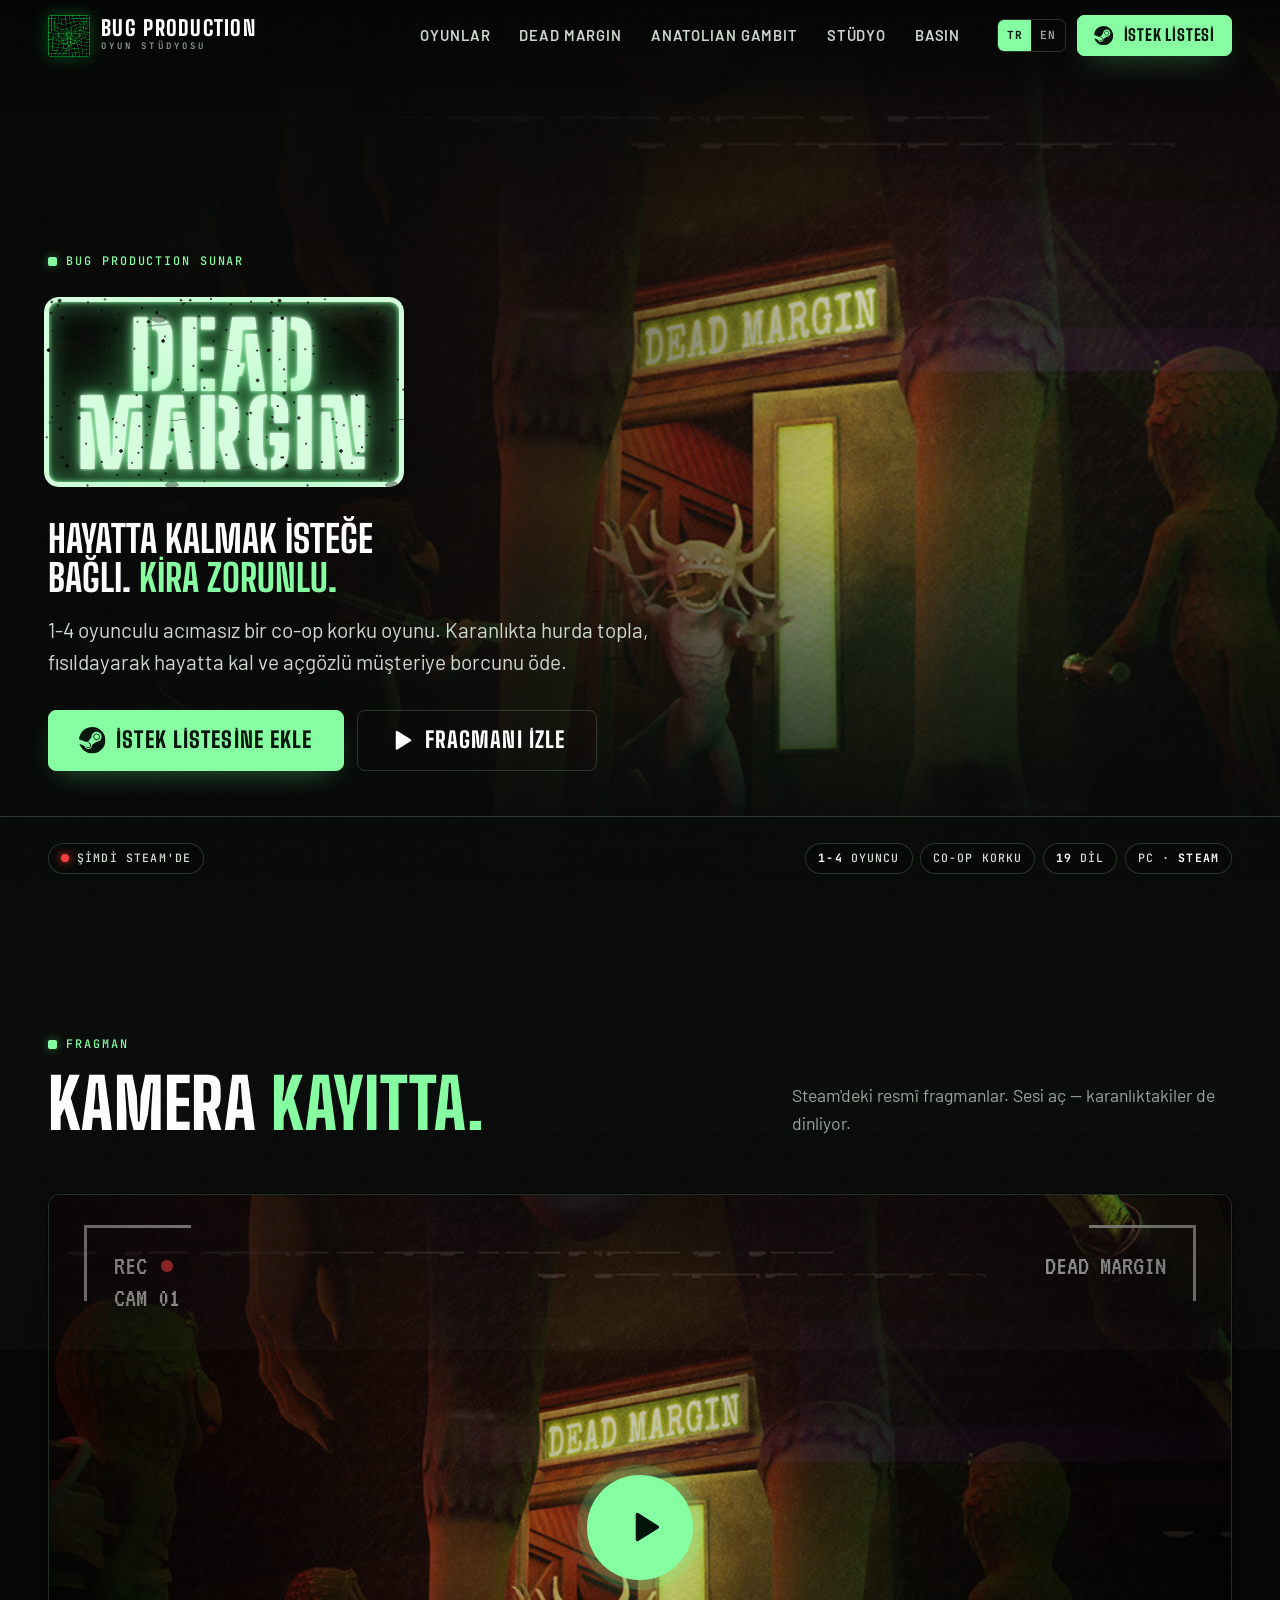
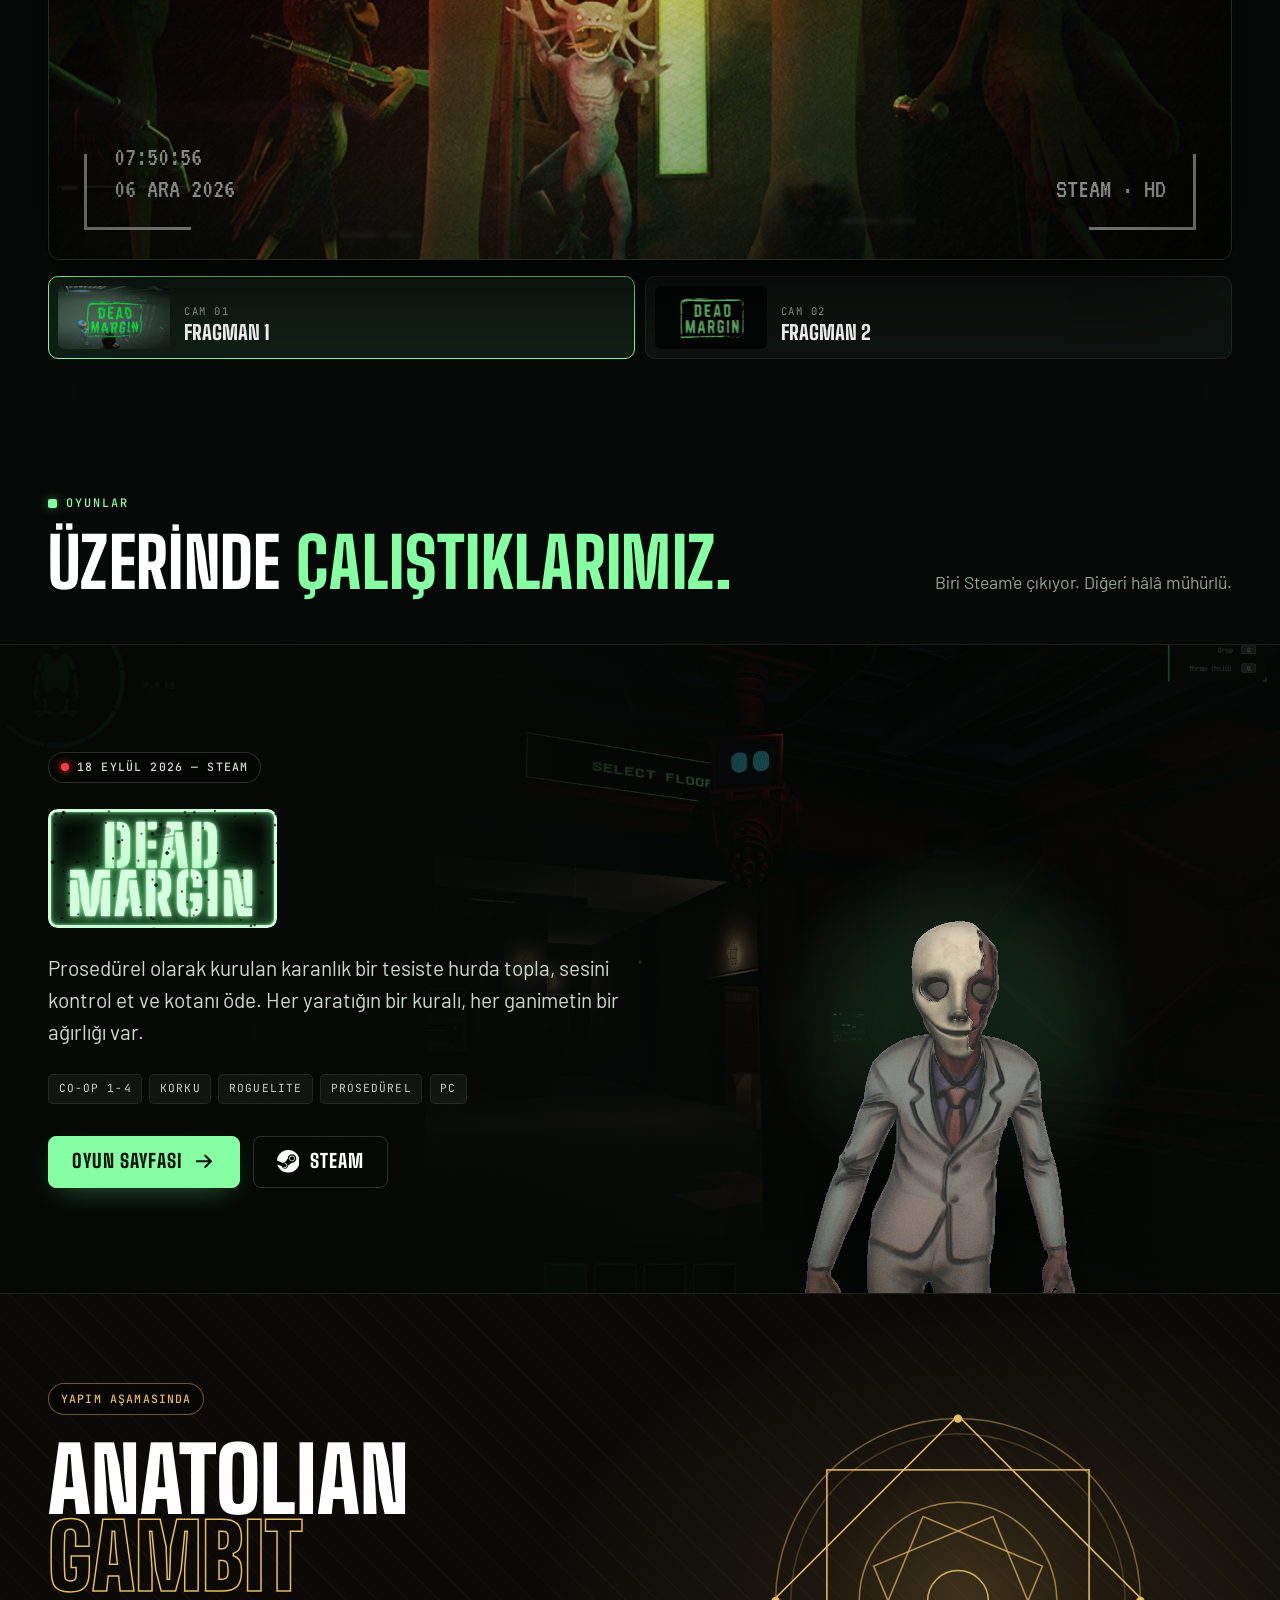
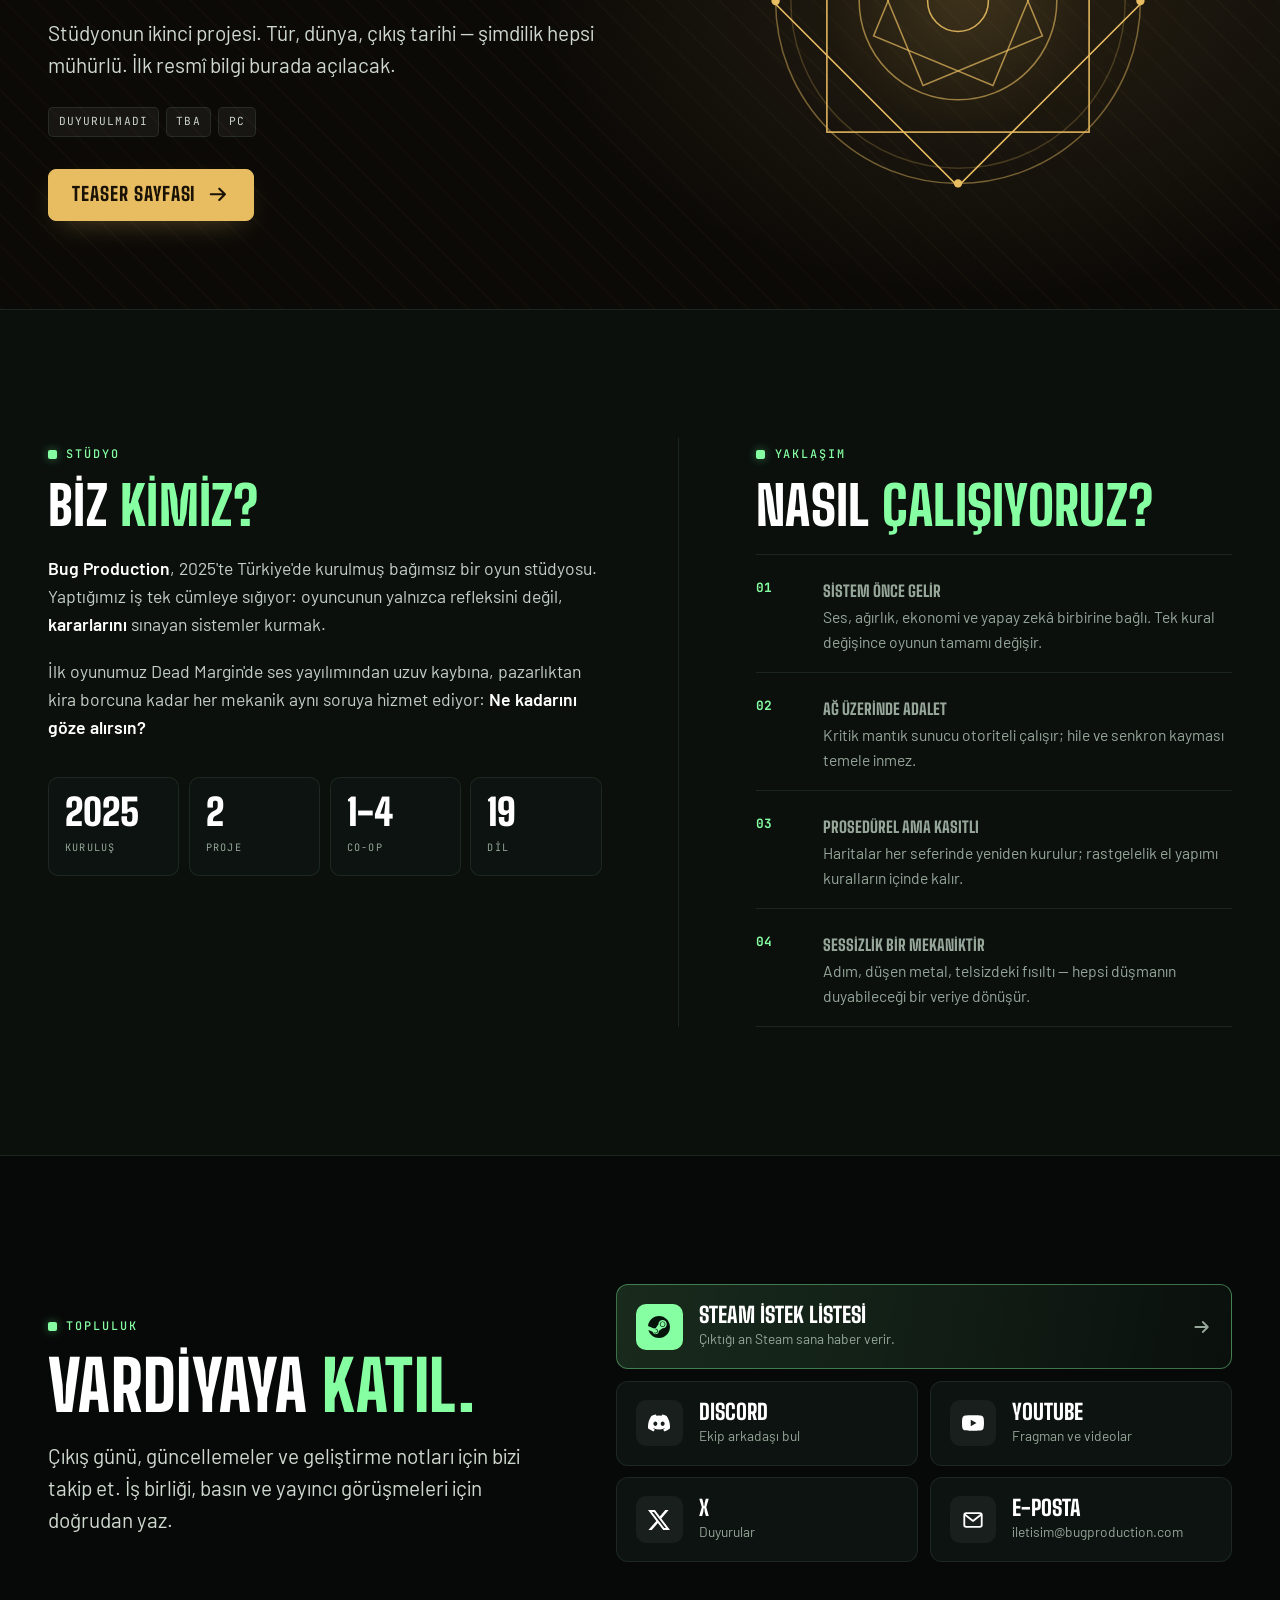
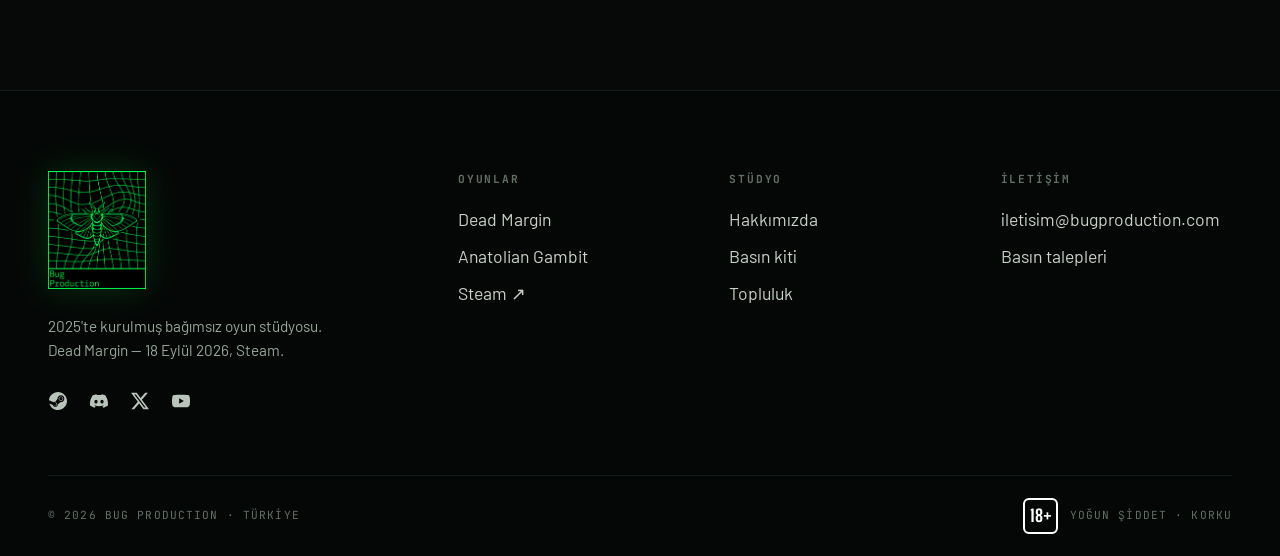
==== commit 1438dcae: "Gerçek stüdyo logosunu kullan (header, footer, favicon, basın kiti) - Actual-Logo.png'den şeffaf zem" ====
--- a/index.html
+++ b/index.html
@@ -18,7 +18,8 @@
 <meta name="twitter:card" content="summary_large_image">
 <meta name="theme-color" content="#070908">
 
-<link rel="icon" href="assets/img/favicon.svg" type="image/svg+xml">
+<link rel="icon" href="favicon.ico" sizes="16x16 32x32 48x48">
+<link rel="apple-touch-icon" href="assets/img/logo/apple-touch-icon.png">
 <link rel="preconnect" href="https://fonts.googleapis.com">
 <link rel="preconnect" href="https://fonts.gstatic.com" crossorigin>
 <link href="https://fonts.googleapis.com/css2?family=Barlow:ital,wght@0,400;0,500;0,600;0,700;1,400&family=Big+Shoulders:wght@700;800;900&family=Big+Shoulders+Stencil:wght@900&family=JetBrains+Mono:wght@500;700&family=VT323&display=swap" rel="stylesheet">
@@ -34,7 +35,7 @@
 <!-- ============ HEADER ============ -->
 <header class="hdr">
   <a class="brand" href="index.html" aria-label="Bug Production">
-    <span class="brand-mark"><svg aria-hidden="true"><use href="#i-bug"/></svg></span>
+    <img class="brand-mark" src="assets/img/logo/mark-160.png" alt="" width="40" height="40">
     <span class="brand-name"><span lang="en">Bug Production</span><small><span data-lang="tr">OYUN STÜDYOSU</span><span data-lang="en">GAME STUDIO</span></small></span>
   </a>
 
@@ -334,10 +335,7 @@
   <div class="wrap">
     <div class="foot-grid">
       <div class="foot-brand">
-        <a class="brand" href="index.html">
-          <span class="brand-mark"><svg aria-hidden="true"><use href="#i-bug"/></svg></span>
-          <span class="brand-name"><span lang="en">Bug Production</span><small><span data-lang="tr">OYUN STÜDYOSU</span><span data-lang="en">GAME STUDIO</span></small></span>
-        </a>
+        <a class="foot-logo" href="index.html"><img src="assets/img/logo/logo-480.png" alt="Bug Production" width="399" height="480" loading="lazy"></a>
         <p>
           <span data-lang="tr">2025'te kurulmuş bağımsız oyun stüdyosu. Dead Margin — 18 Eylül 2026, Steam.</span>
           <span data-lang="en">Independent game studio founded in 2025. Dead Margin — September 18, 2026 on Steam.</span>
--- a/assets/css/site.css
+++ b/assets/css/site.css
@@ -170,11 +170,7 @@
 .hdr.is-stuck::before{opacity:0}
 
 .brand{display:inline-flex;align-items:center;gap:.7rem;flex:none}
-.brand-mark{
-  width:36px;height:36px;border-radius:9px;display:grid;place-items:center;
-  background:var(--neon);color:#04140a;box-shadow:0 0 18px var(--neon-glow);
-}
-.brand-mark svg{width:24px;height:24px}
+.brand-mark{width:42px;height:42px;display:block;flex:none;border-radius:3px;box-shadow:0 0 16px rgba(0,255,78,.28)}
 .brand-name{font-family:var(--f-disp);font-weight:800;font-size:1.32rem;letter-spacing:.06em;text-transform:uppercase;line-height:.85;color:#fff}
 .brand-name small{display:block;font-family:var(--f-mono);font-size:.56rem;font-weight:500;letter-spacing:.34em;color:var(--muted);margin-top:.28rem}
 
@@ -419,6 +415,8 @@
 /* ---------- 12. FOOTER ---------- */
 .foot{border-top:1px solid var(--line);background:#050706;padding-top:clamp(3.5rem,7vw,5rem)}
 .foot-grid{display:grid;grid-template-columns:1.6fr 1fr 1fr 1fr;gap:2.5rem}
+.foot-logo{display:inline-block}
+.foot-logo img{width:auto;height:118px;filter:drop-shadow(0 0 18px rgba(0,255,78,.16))}
 .foot-brand p{color:var(--muted);max-width:34ch;margin:1.1rem 0 1.2rem;font-size:.96rem}
 .foot-brand .socials{margin-left:-.5rem}
 .foot h4{font-family:var(--f-mono);font-size:.7rem;font-weight:700;letter-spacing:.16em;text-transform:uppercase;color:var(--faint);margin-bottom:1rem}
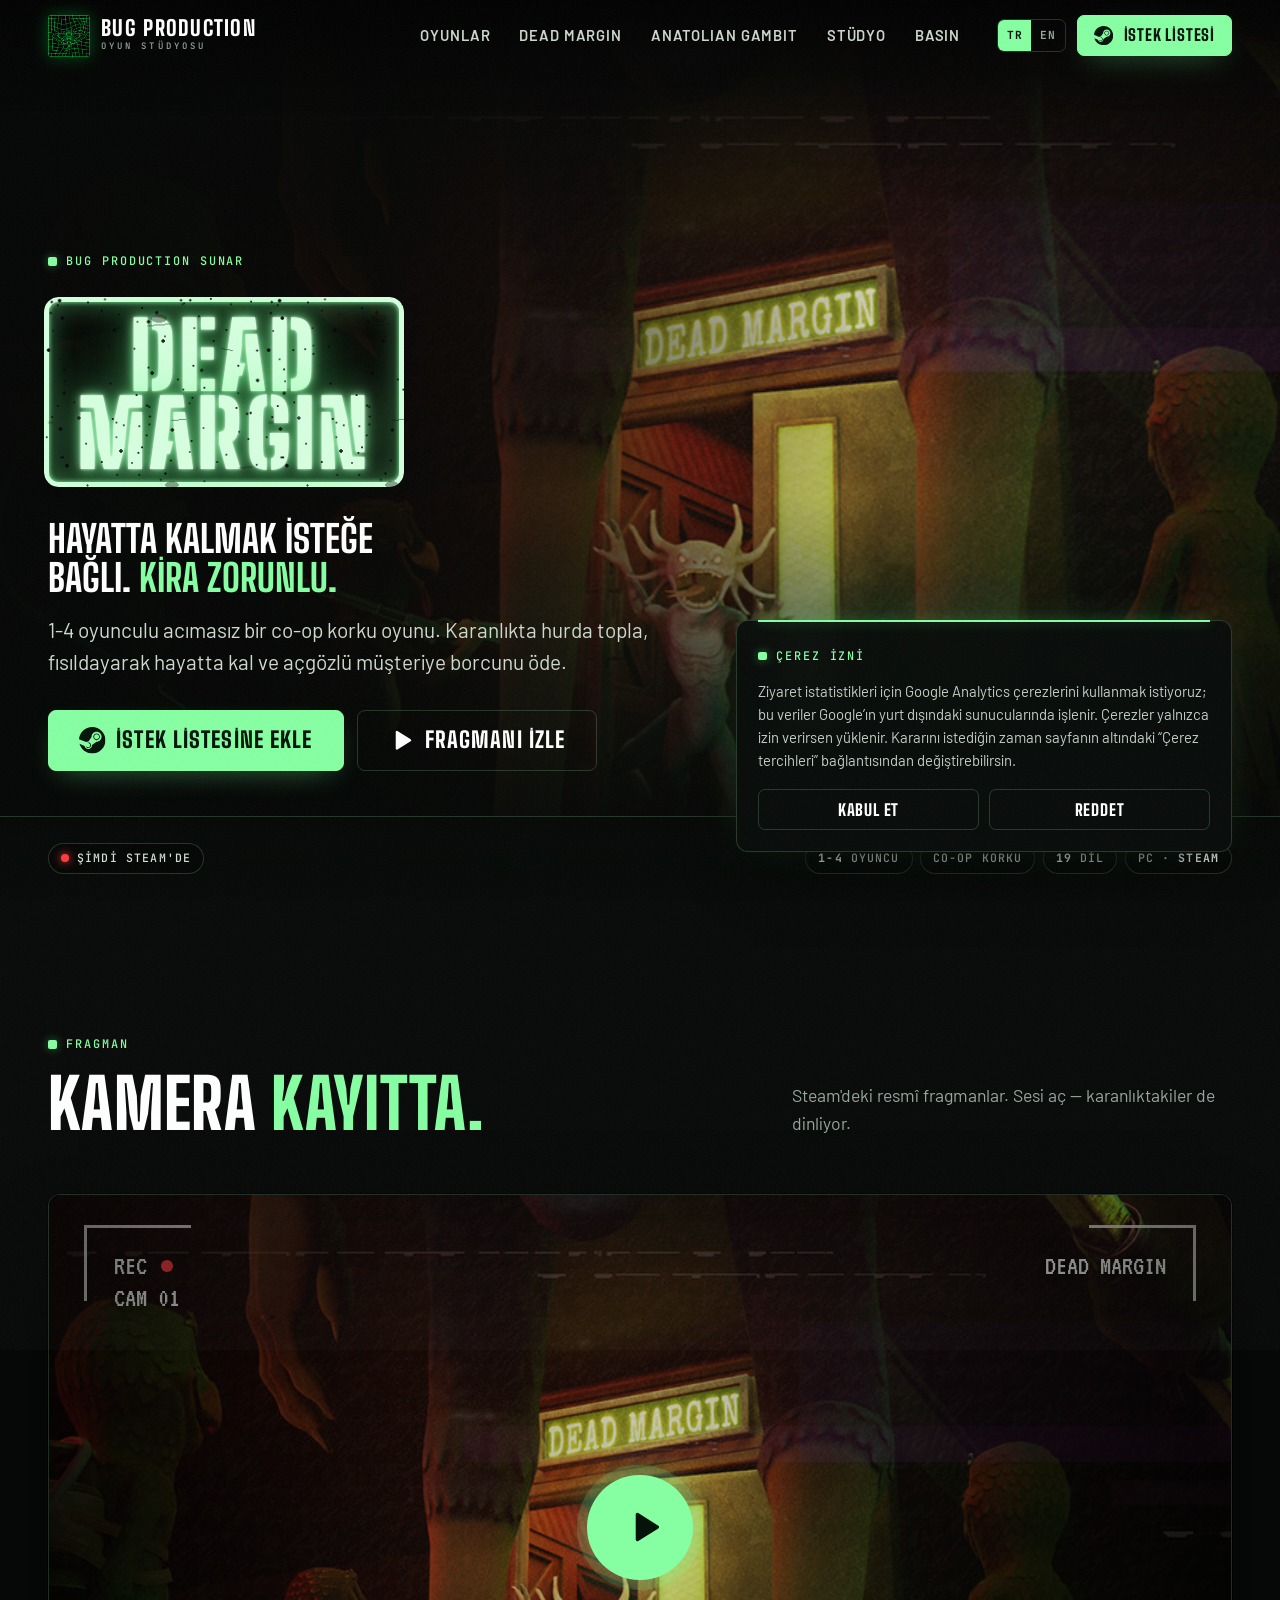
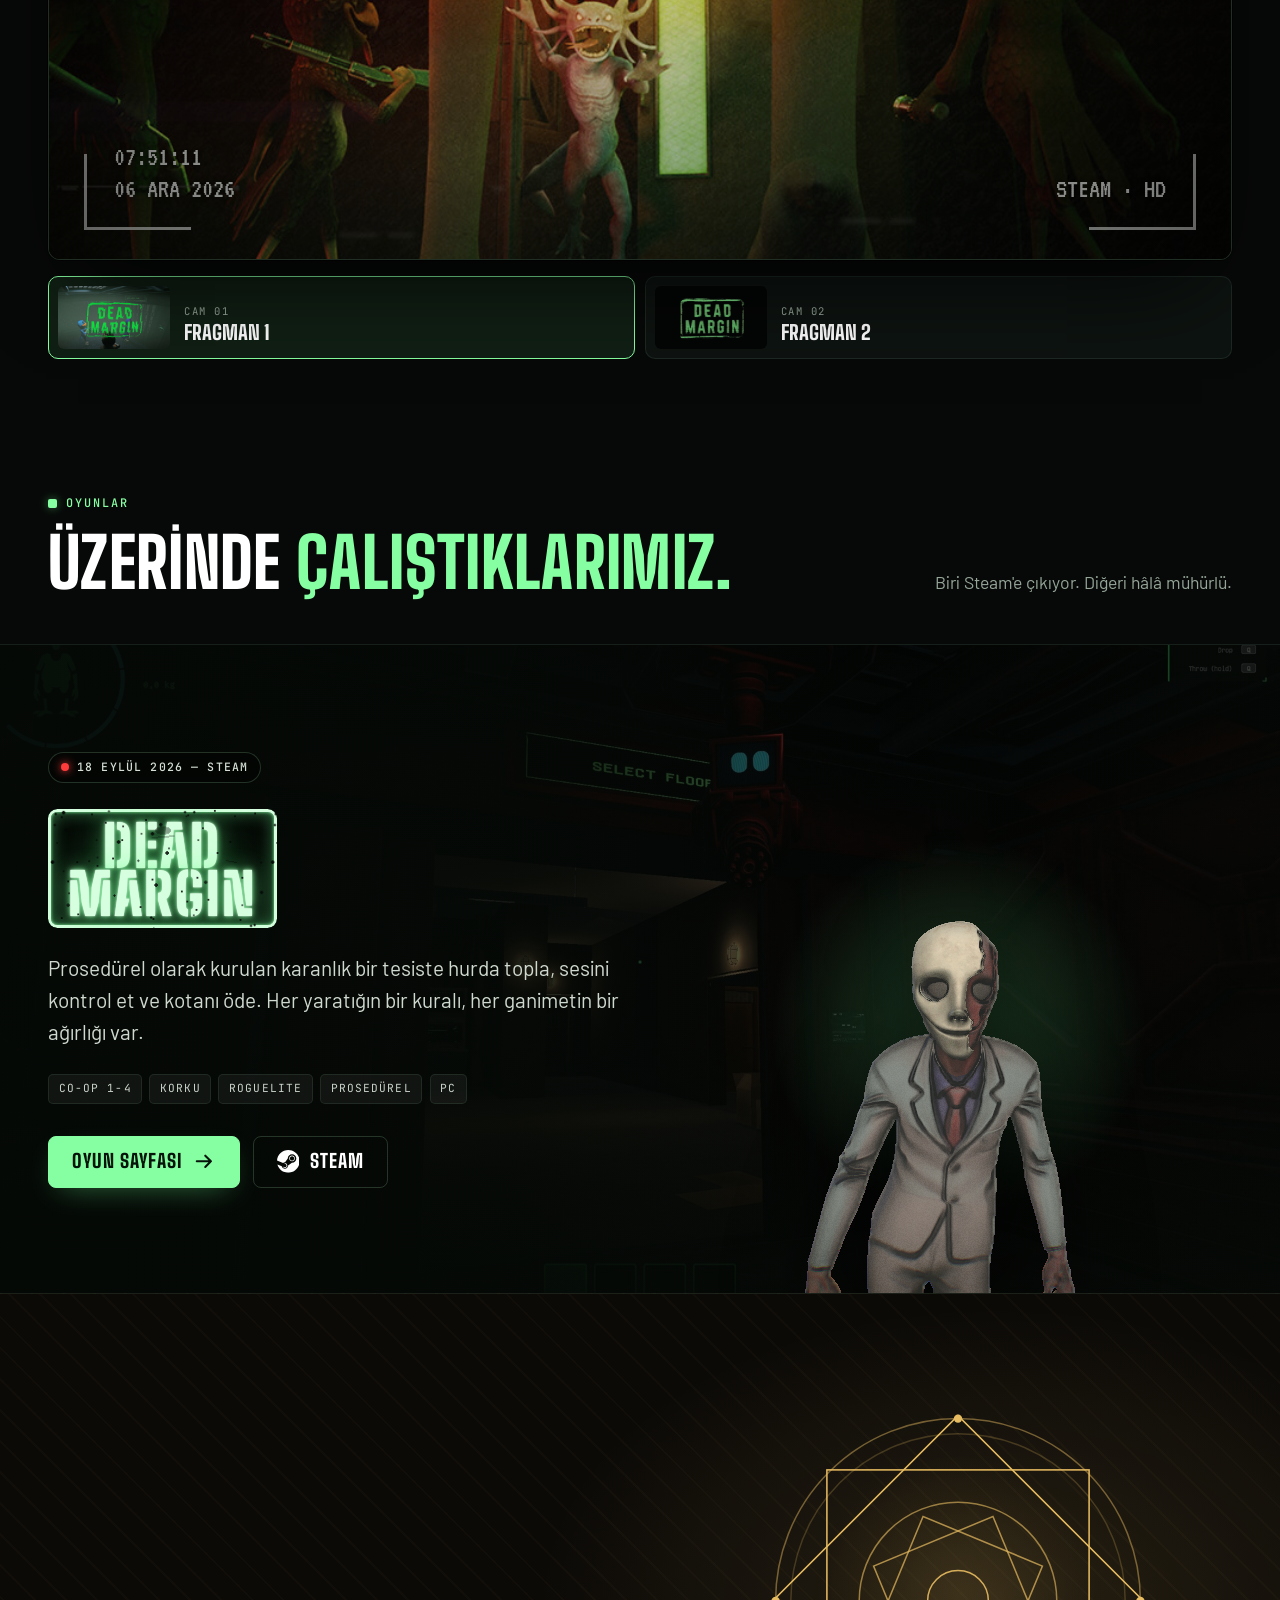
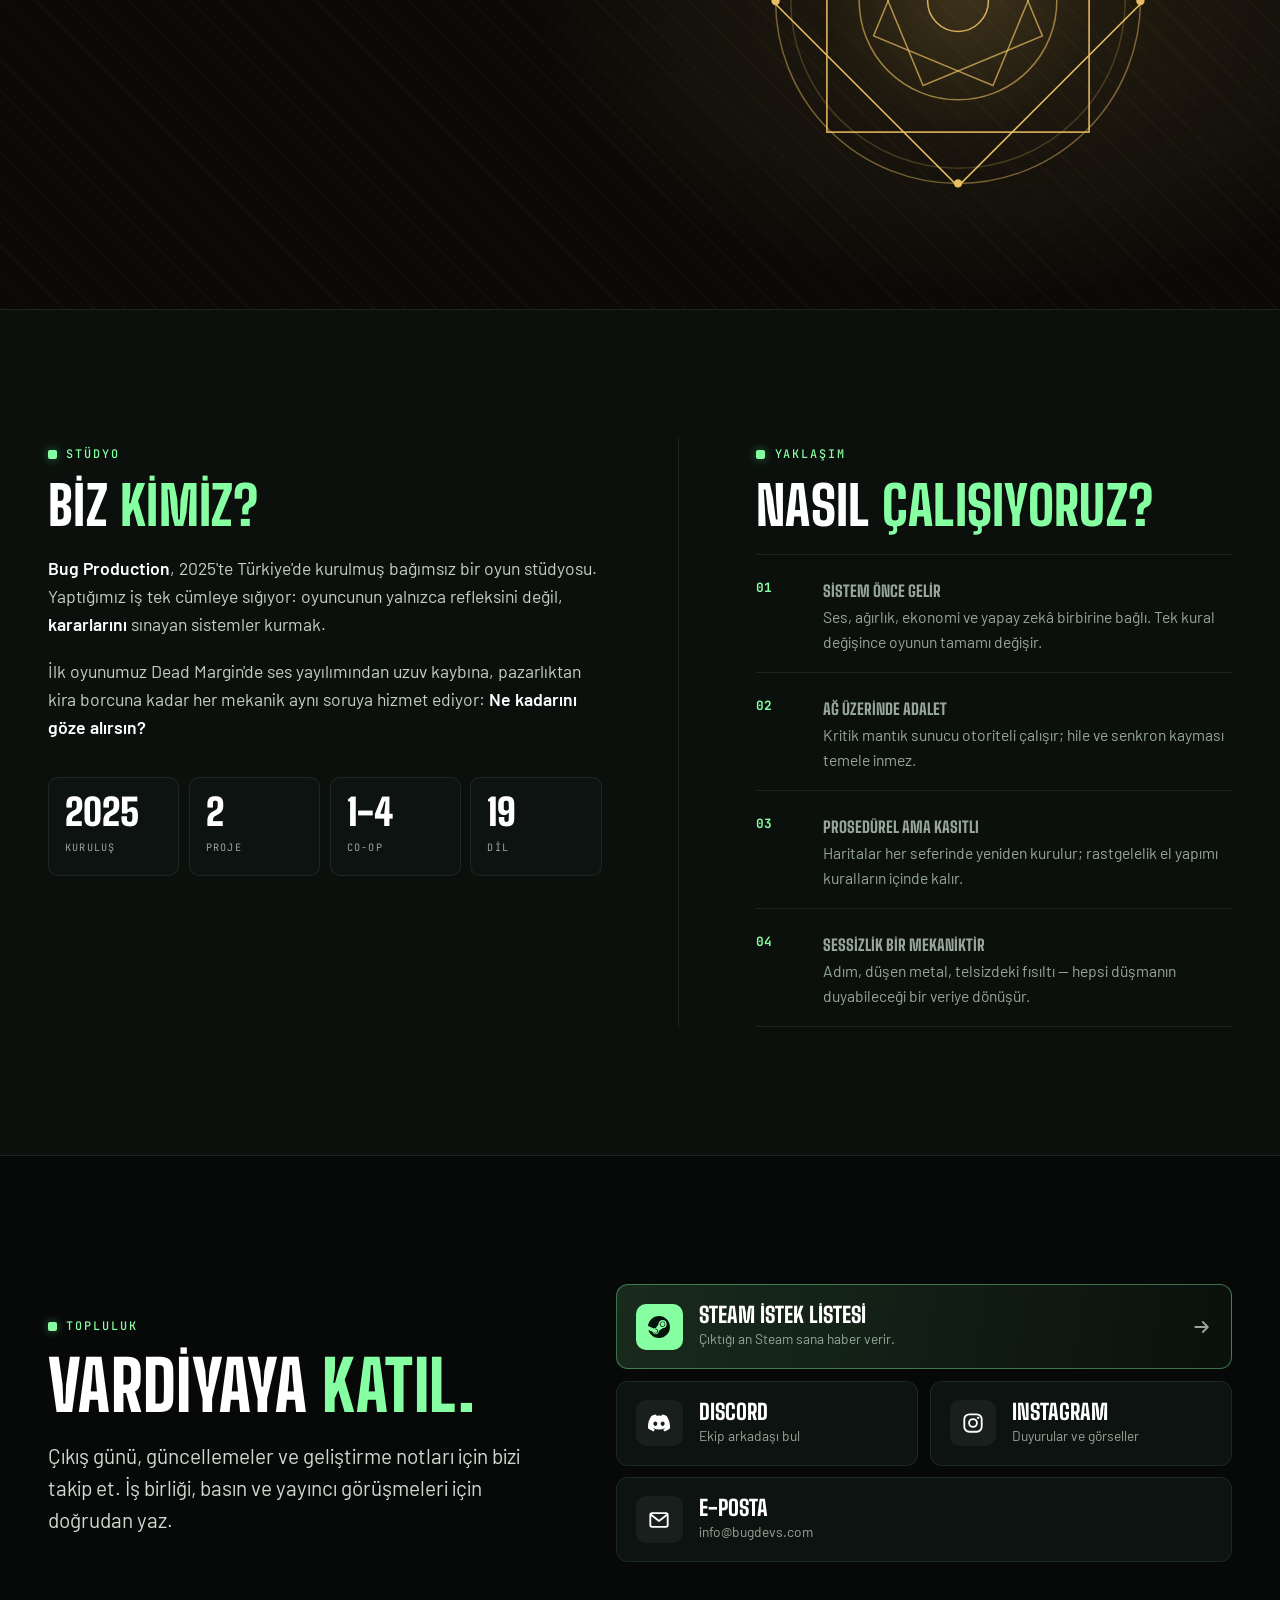
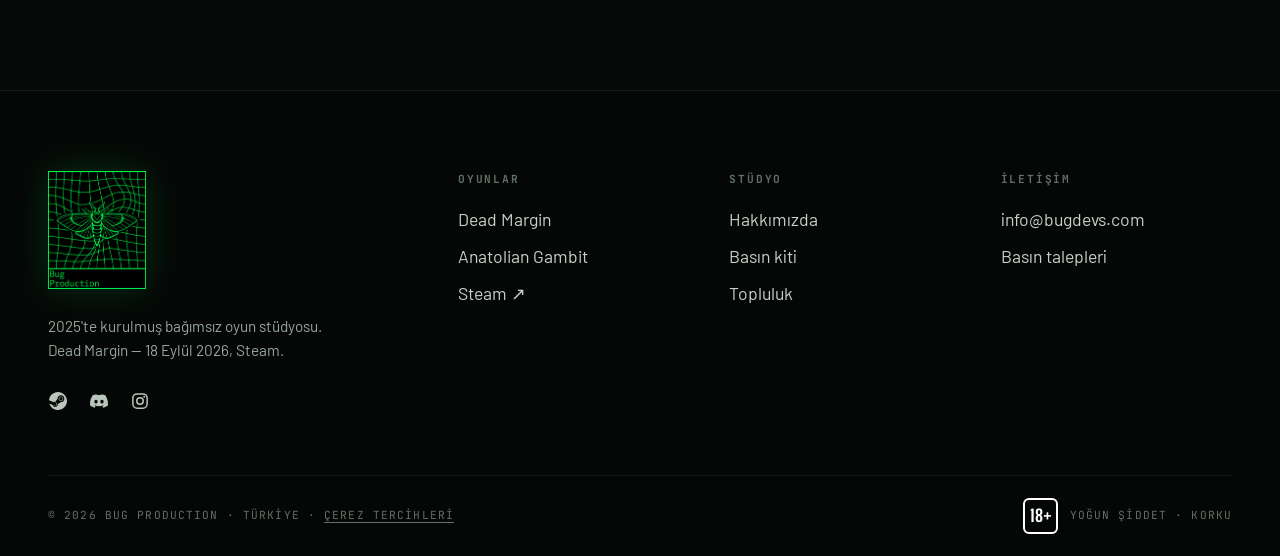
==== commit e3a34c33: "Gerçek iletişim adreslerini ekle, SEO altyapısını kur, çerez izni ekle - E-posta info@bugdevs.com ol" ====
--- a/index.html
+++ b/index.html
@@ -10,13 +10,57 @@
 <meta name="description" content="Bug Production, 2025'te kurulmuş bağımsız bir oyun stüdyosu. İlk oyunumuz Dead Margin 18 Eylül 2026'da Steam'de.">
 <meta name="desc-tr" content="Bug Production, 2025'te kurulmuş bağımsız bir oyun stüdyosu. İlk oyunumuz Dead Margin 18 Eylül 2026'da Steam'de.">
 <meta name="desc-en" content="Bug Production is an independent game studio founded in 2025. Our first game, Dead Margin, arrives on Steam September 18, 2026.">
+<meta name="robots" content="index,follow,max-image-preview:large">
+<link rel="canonical" href="https://bugdevs.com/">
 
 <meta property="og:type" content="website">
+<meta property="og:site_name" content="Bug Production">
+<meta property="og:url" content="https://bugdevs.com/">
+<meta property="og:locale" content="tr_TR">
+<meta property="og:locale:alternate" content="en_US">
 <meta property="og:title" content="Bug Production — Bağımsız Oyun Stüdyosu">
 <meta property="og:description" content="Dead Margin — 1-4 oyunculu co-op korku. 18 Eylül 2026'da Steam'de.">
 <meta property="og:image" content="https://bugdevs.com/assets/img/dm/keyart.jpg">
+<meta property="og:image:width" content="1438">
+<meta property="og:image:height" content="810">
+<meta property="og:image:alt" content="Dead Margin key art">
 <meta name="twitter:card" content="summary_large_image">
 <meta name="theme-color" content="#070908">
+<script type="application/ld+json">
+{
+  "@context": "https://schema.org",
+  "@graph": [
+    {
+      "@type": "Organization",
+      "@id": "https://bugdevs.com/#organization",
+      "name": "Bug Production",
+      "url": "https://bugdevs.com/",
+      "logo": {
+        "@type": "ImageObject",
+        "url": "https://bugdevs.com/assets/img/logo/logo-512.png",
+        "width": 512,
+        "height": 512
+      },
+      "description": "Bug Production, 2025'te Türkiye'de kurulmuş bağımsız bir oyun stüdyosu.",
+      "email": "info@bugdevs.com",
+      "foundingDate": "2025",
+      "address": {"@type": "PostalAddress", "addressCountry": "TR"},
+      "sameAs": [
+        "https://www.instagram.com/bugproductiontr/",
+        "https://discord.gg/FtvquKk4A"
+      ]
+    },
+    {
+      "@type": "WebSite",
+      "@id": "https://bugdevs.com/#website",
+      "name": "Bug Production",
+      "url": "https://bugdevs.com/",
+      "inLanguage": ["tr", "en"],
+      "publisher": {"@id": "https://bugdevs.com/#organization"}
+    }
+  ]
+}
+</script>
 
 <link rel="icon" href="favicon.ico" sizes="16x16 32x32 48x48">
 <link rel="apple-touch-icon" href="assets/img/logo/apple-touch-icon.png">
@@ -26,11 +70,31 @@
 <link rel="stylesheet" href="assets/css/site.css">
 <link rel="preload" as="image" href="assets/img/dm/keyart.jpg">
 <script>(function(){try{var l=localStorage.getItem('bp-lang');if(l==='en'){var r=document.documentElement;r.setAttribute('data-site-lang','en');r.setAttribute('lang','en');}}catch(e){}})();</script>
+<!-- Google tag (gtag.js) — yalnızca çerez izni verilince yüklenir; izin çubuğu assets/js/site.js içinde -->
+<script>
+  window.dataLayer = window.dataLayer || [];
+  function gtag(){dataLayer.push(arguments);}
+  gtag('consent', 'default', {ad_storage: 'denied', ad_user_data: 'denied', ad_personalization: 'denied', analytics_storage: 'denied'});
+  window.bpAnalytics = function (on) {
+    var id = 'G-NFTLWWQ6W1';
+    window['ga-disable-' + id] = !on;
+    gtag('consent', 'update', {analytics_storage: on ? 'granted' : 'denied'});
+    if (!on || window.bpAnalyticsLoaded) return;
+    window.bpAnalyticsLoaded = true;
+    gtag('js', new Date());
+    gtag('config', id);
+    var s = document.createElement('script');
+    s.async = true;
+    s.src = 'https://www.googletagmanager.com/gtag/js?id=' + id;
+    document.head.appendChild(s);
+  };
+  try { if (localStorage.getItem('bp-consent') === 'granted') bpAnalytics(true); } catch (e) {}
+</script>
 </head>
 
 <body>
 <!-- ikon seti (assets/img/icons.svg ile aynı) — file:// ile açılınca da çalışsın diye sayfaya gömülü -->
-<svg class="sprite" width="0" height="0" style="position:absolute;overflow:hidden" aria-hidden="true" focusable="false"><symbol id="i-bug" viewBox="0 0 24 24"><g fill="none" stroke="currentColor" stroke-width="1.7" stroke-linecap="round"><ellipse cx="12" cy="14" rx="5" ry="7"/><circle cx="12" cy="5.4" r="2.4"/><path d="M10.2 3.6 8 1.5M13.8 3.6 16 1.5M7 10 3 7.6M7 14H2.6M7 18 3 20.4M17 10l4-2.4M17 14h4.4M17 18l4 2.4M12 7.8V21"/></g></symbol><symbol id="i-steam" viewBox="0 0 24 24"><path fill="currentColor" d="M11.979 0C5.678 0 .511 4.86.022 11.037l6.432 2.658c.545-.371 1.203-.59 1.912-.59.063 0 .125.004.188.006l2.861-4.142V8.91c0-2.495 2.028-4.524 4.524-4.524 2.494 0 4.524 2.031 4.524 4.527s-2.03 4.525-4.524 4.525h-.105l-4.076 2.911c0 .052.004.105.004.159 0 1.875-1.515 3.396-3.39 3.396-1.635 0-3.016-1.173-3.331-2.727L.436 15.27C1.862 20.307 6.486 24 11.979 24c6.627 0 11.999-5.373 11.999-12S18.605 0 11.979 0zM7.54 18.21l-1.473-.61c.262.543.714.999 1.314 1.25 1.297.539 2.793-.076 3.332-1.375.263-.63.264-1.319.005-1.949s-.75-1.121-1.377-1.383c-.624-.26-1.29-.249-1.878-.03l1.523.63c.956.4 1.409 1.5 1.009 2.455-.397.957-1.497 1.41-2.454 1.012zm11.415-9.303c0-1.662-1.353-3.015-3.015-3.015-1.665 0-3.015 1.353-3.015 3.015 0 1.665 1.35 3.015 3.015 3.015 1.663 0 3.015-1.35 3.015-3.015zm-5.273-.005c0-1.252 1.013-2.266 2.265-2.266 1.249 0 2.266 1.014 2.266 2.266 0 1.251-1.017 2.265-2.266 2.265-1.253 0-2.265-1.014-2.265-2.265z"/></symbol><symbol id="i-discord" viewBox="0 0 24 24"><path fill="currentColor" d="M20.317 4.37a19.79 19.79 0 0 0-4.885-1.515.074.074 0 0 0-.079.037c-.21.375-.444.865-.608 1.25a18.27 18.27 0 0 0-5.487 0 12.64 12.64 0 0 0-.617-1.25.077.077 0 0 0-.079-.037A19.74 19.74 0 0 0 3.677 4.37a.07.07 0 0 0-.032.028C.533 9.046-.319 13.58.099 18.058a.082.082 0 0 0 .031.056 19.9 19.9 0 0 0 5.993 3.03.078.078 0 0 0 .084-.028c.462-.63.874-1.295 1.226-1.994a.076.076 0 0 0-.041-.106 13.1 13.1 0 0 1-1.872-.892.077.077 0 0 1-.008-.128c.126-.094.252-.192.372-.291a.074.074 0 0 1 .078-.01c3.928 1.793 8.18 1.793 12.062 0a.074.074 0 0 1 .078.009c.12.1.246.198.373.292a.077.077 0 0 1-.006.127 12.3 12.3 0 0 1-1.873.892.077.077 0 0 0-.041.107c.36.698.772 1.362 1.225 1.993a.076.076 0 0 0 .084.029 19.84 19.84 0 0 0 6.002-3.03.077.077 0 0 0 .032-.054c.5-5.177-.838-9.674-3.549-13.66a.061.061 0 0 0-.031-.03zM8.02 15.331c-1.183 0-2.157-1.085-2.157-2.419 0-1.333.956-2.419 2.157-2.419 1.21 0 2.176 1.096 2.157 2.42 0 1.333-.956 2.418-2.157 2.418zm7.975 0c-1.183 0-2.157-1.085-2.157-2.419 0-1.333.955-2.419 2.157-2.419 1.21 0 2.176 1.096 2.157 2.42 0 1.333-.946 2.418-2.157 2.418z"/></symbol><symbol id="i-x" viewBox="0 0 24 24"><path fill="currentColor" d="M18.901 1.153h3.68l-8.04 9.19L24 22.846h-7.406l-5.8-7.584-6.638 7.584H.474l8.6-9.83L0 1.154h7.594l5.243 6.932ZM17.61 20.644h2.039L6.486 3.24H4.298Z"/></symbol><symbol id="i-youtube" viewBox="0 0 24 24"><path fill="currentColor" d="M23.498 6.186a3.016 3.016 0 0 0-2.122-2.136C19.505 3.545 12 3.545 12 3.545s-7.505 0-9.377.505A3.017 3.017 0 0 0 .502 6.186C0 8.07 0 12 0 12s0 3.93.502 5.814a3.016 3.016 0 0 0 2.122 2.136c1.871.505 9.376.505 9.376.505s7.505 0 9.377-.505a3.015 3.015 0 0 0 2.122-2.136C24 15.93 24 12 24 12s0-3.93-.502-5.814zM9.545 15.568V8.432L15.818 12l-6.273 3.568z"/></symbol><symbol id="i-mail" viewBox="0 0 24 24"><g fill="none" stroke="currentColor" stroke-width="2" stroke-linejoin="round"><rect x="2.5" y="4.5" width="19" height="15" rx="2"/><path d="m3 6 9 7 9-7"/></g></symbol><symbol id="i-play" viewBox="0 0 24 24"><path fill="currentColor" d="M7 4.5v15a1 1 0 0 0 1.53.85l12-7.5a1 1 0 0 0 0-1.7l-12-7.5A1 1 0 0 0 7 4.5Z"/></symbol><symbol id="i-arrow" viewBox="0 0 24 24"><path fill="none" stroke="currentColor" stroke-width="2.2" stroke-linecap="round" stroke-linejoin="round" d="M4 12h15m-6-6 6 6-6 6"/></symbol><symbol id="i-lock" viewBox="0 0 24 24"><g fill="none" stroke="currentColor" stroke-width="2" stroke-linecap="round"><rect x="4.5" y="10.5" width="15" height="10" rx="2"/><path d="M8 10.5V7.5a4 4 0 0 1 8 0v3"/></g></symbol><symbol id="i-copy" viewBox="0 0 24 24"><g fill="none" stroke="currentColor" stroke-width="2" stroke-linejoin="round"><rect x="8.5" y="8.5" width="12" height="12" rx="2"/><path d="M15.5 8.5V5a1.5 1.5 0 0 0-1.5-1.5H5A1.5 1.5 0 0 0 3.5 5v9A1.5 1.5 0 0 0 5 15.5h3.5"/></g></symbol><symbol id="i-down" viewBox="0 0 24 24"><path fill="none" stroke="currentColor" stroke-width="2.2" stroke-linecap="round" stroke-linejoin="round" d="M12 4v13m-6-6 6 6 6-6M5 20.5h14"/></symbol></svg>
+<svg class="sprite" width="0" height="0" style="position:absolute;overflow:hidden" aria-hidden="true" focusable="false"><symbol id="i-bug" viewBox="0 0 24 24"><g fill="none" stroke="currentColor" stroke-width="1.7" stroke-linecap="round"><ellipse cx="12" cy="14" rx="5" ry="7"/><circle cx="12" cy="5.4" r="2.4"/><path d="M10.2 3.6 8 1.5M13.8 3.6 16 1.5M7 10 3 7.6M7 14H2.6M7 18 3 20.4M17 10l4-2.4M17 14h4.4M17 18l4 2.4M12 7.8V21"/></g></symbol><symbol id="i-steam" viewBox="0 0 24 24"><path fill="currentColor" d="M11.979 0C5.678 0 .511 4.86.022 11.037l6.432 2.658c.545-.371 1.203-.59 1.912-.59.063 0 .125.004.188.006l2.861-4.142V8.91c0-2.495 2.028-4.524 4.524-4.524 2.494 0 4.524 2.031 4.524 4.527s-2.03 4.525-4.524 4.525h-.105l-4.076 2.911c0 .052.004.105.004.159 0 1.875-1.515 3.396-3.39 3.396-1.635 0-3.016-1.173-3.331-2.727L.436 15.27C1.862 20.307 6.486 24 11.979 24c6.627 0 11.999-5.373 11.999-12S18.605 0 11.979 0zM7.54 18.21l-1.473-.61c.262.543.714.999 1.314 1.25 1.297.539 2.793-.076 3.332-1.375.263-.63.264-1.319.005-1.949s-.75-1.121-1.377-1.383c-.624-.26-1.29-.249-1.878-.03l1.523.63c.956.4 1.409 1.5 1.009 2.455-.397.957-1.497 1.41-2.454 1.012zm11.415-9.303c0-1.662-1.353-3.015-3.015-3.015-1.665 0-3.015 1.353-3.015 3.015 0 1.665 1.35 3.015 3.015 3.015 1.663 0 3.015-1.35 3.015-3.015zm-5.273-.005c0-1.252 1.013-2.266 2.265-2.266 1.249 0 2.266 1.014 2.266 2.266 0 1.251-1.017 2.265-2.266 2.265-1.253 0-2.265-1.014-2.265-2.265z"/></symbol><symbol id="i-discord" viewBox="0 0 24 24"><path fill="currentColor" d="M20.317 4.37a19.79 19.79 0 0 0-4.885-1.515.074.074 0 0 0-.079.037c-.21.375-.444.865-.608 1.25a18.27 18.27 0 0 0-5.487 0 12.64 12.64 0 0 0-.617-1.25.077.077 0 0 0-.079-.037A19.74 19.74 0 0 0 3.677 4.37a.07.07 0 0 0-.032.028C.533 9.046-.319 13.58.099 18.058a.082.082 0 0 0 .031.056 19.9 19.9 0 0 0 5.993 3.03.078.078 0 0 0 .084-.028c.462-.63.874-1.295 1.226-1.994a.076.076 0 0 0-.041-.106 13.1 13.1 0 0 1-1.872-.892.077.077 0 0 1-.008-.128c.126-.094.252-.192.372-.291a.074.074 0 0 1 .078-.01c3.928 1.793 8.18 1.793 12.062 0a.074.074 0 0 1 .078.009c.12.1.246.198.373.292a.077.077 0 0 1-.006.127 12.3 12.3 0 0 1-1.873.892.077.077 0 0 0-.041.107c.36.698.772 1.362 1.225 1.993a.076.076 0 0 0 .084.029 19.84 19.84 0 0 0 6.002-3.03.077.077 0 0 0 .032-.054c.5-5.177-.838-9.674-3.549-13.66a.061.061 0 0 0-.031-.03zM8.02 15.331c-1.183 0-2.157-1.085-2.157-2.419 0-1.333.956-2.419 2.157-2.419 1.21 0 2.176 1.096 2.157 2.42 0 1.333-.956 2.418-2.157 2.418zm7.975 0c-1.183 0-2.157-1.085-2.157-2.419 0-1.333.955-2.419 2.157-2.419 1.21 0 2.176 1.096 2.157 2.42 0 1.333-.946 2.418-2.157 2.418z"/></symbol><symbol id="i-instagram" viewBox="0 0 24 24"><g fill="none" stroke="currentColor" stroke-width="2"><rect x="2.5" y="2.5" width="19" height="19" rx="5.5"/><circle cx="12" cy="12" r="4.3"/></g><circle cx="17.6" cy="6.4" r="1.3" fill="currentColor"/></symbol><symbol id="i-mail" viewBox="0 0 24 24"><g fill="none" stroke="currentColor" stroke-width="2" stroke-linejoin="round"><rect x="2.5" y="4.5" width="19" height="15" rx="2"/><path d="m3 6 9 7 9-7"/></g></symbol><symbol id="i-play" viewBox="0 0 24 24"><path fill="currentColor" d="M7 4.5v15a1 1 0 0 0 1.53.85l12-7.5a1 1 0 0 0 0-1.7l-12-7.5A1 1 0 0 0 7 4.5Z"/></symbol><symbol id="i-arrow" viewBox="0 0 24 24"><path fill="none" stroke="currentColor" stroke-width="2.2" stroke-linecap="round" stroke-linejoin="round" d="M4 12h15m-6-6 6 6-6 6"/></symbol><symbol id="i-lock" viewBox="0 0 24 24"><g fill="none" stroke="currentColor" stroke-width="2" stroke-linecap="round"><rect x="4.5" y="10.5" width="15" height="10" rx="2"/><path d="M8 10.5V7.5a4 4 0 0 1 8 0v3"/></g></symbol><symbol id="i-copy" viewBox="0 0 24 24"><g fill="none" stroke="currentColor" stroke-width="2" stroke-linejoin="round"><rect x="8.5" y="8.5" width="12" height="12" rx="2"/><path d="M15.5 8.5V5a1.5 1.5 0 0 0-1.5-1.5H5A1.5 1.5 0 0 0 3.5 5v9A1.5 1.5 0 0 0 5 15.5h3.5"/></g></symbol><symbol id="i-down" viewBox="0 0 24 24"><path fill="none" stroke="currentColor" stroke-width="2.2" stroke-linecap="round" stroke-linejoin="round" d="M12 4v13m-6-6 6 6 6-6M5 20.5h14"/></symbol></svg>
 
 <!-- ============ HEADER ============ -->
 <header class="hdr">
@@ -68,9 +132,8 @@
   <a href="press.html"><span data-lang="tr">Basın</span><span data-lang="en">Press</span></a>
   <div class="socials">
     <a href="https://store.steampowered.com/app/4509530/Dead_Margin/" target="_blank" rel="noopener" aria-label="Steam"><svg aria-hidden="true"><use href="#i-steam"/></svg></a>
-    <a href="#" aria-label="Discord"><svg aria-hidden="true"><use href="#i-discord"/></svg></a>
-    <a href="#" aria-label="X"><svg aria-hidden="true"><use href="#i-x"/></svg></a>
-    <a href="#" aria-label="YouTube"><svg aria-hidden="true"><use href="#i-youtube"/></svg></a>
+    <a href="https://discord.gg/FtvquKk4A" target="_blank" rel="noopener" aria-label="Discord"><svg aria-hidden="true"><use href="#i-discord"/></svg></a>
+    <a href="https://www.instagram.com/bugproductiontr/" target="_blank" rel="noopener" aria-label="Instagram"><svg aria-hidden="true"><use href="#i-instagram"/></svg></a>
   </div>
 </nav>
 
@@ -307,23 +370,17 @@
           <small><span data-lang="tr">Çıktığı an Steam sana haber verir.</span><span data-lang="en">Steam lets you know the moment it launches.</span></small></span>
         <svg class="ico-go" aria-hidden="true"><use href="#i-arrow"/></svg>
       </a>
-      <!-- TODO: gerçek sosyal medya adresleri -->
-      <a class="jc" href="#">
+      <a class="jc" href="https://discord.gg/FtvquKk4A" target="_blank" rel="noopener">
         <span class="jc-i"><svg aria-hidden="true"><use href="#i-discord"/></svg></span>
         <span><b lang="en">Discord</b><small><span data-lang="tr">Ekip arkadaşı bul</span><span data-lang="en">Find a crew</span></small></span>
       </a>
-      <a class="jc" href="#">
-        <span class="jc-i"><svg aria-hidden="true"><use href="#i-youtube"/></svg></span>
-        <span><b>YouTube</b><small><span data-lang="tr">Fragman ve videolar</span><span data-lang="en">Trailers and videos</span></small></span>
+      <a class="jc" href="https://www.instagram.com/bugproductiontr/" target="_blank" rel="noopener">
+        <span class="jc-i"><svg aria-hidden="true"><use href="#i-instagram"/></svg></span>
+        <span><b lang="en">Instagram</b><small><span data-lang="tr">Duyurular ve görseller</span><span data-lang="en">News and visuals</span></small></span>
       </a>
-      <a class="jc" href="#">
-        <span class="jc-i"><svg aria-hidden="true"><use href="#i-x"/></svg></span>
-        <span><b>X</b><small><span data-lang="tr">Duyurular</span><span data-lang="en">Announcements</span></small></span>
-      </a>
-      <!-- TODO: gerçek e-posta adresiyle değiştir -->
-      <a class="jc" href="mailto:iletisim@bugproduction.com">
+      <a class="jc jc-wide" href="mailto:info@bugdevs.com">
         <span class="jc-i"><svg aria-hidden="true"><use href="#i-mail"/></svg></span>
-        <span><b><span data-lang="tr">E-posta</span><span data-lang="en">Email</span></b><small>iletisim@bugproduction.com</small></span>
+        <span><b><span data-lang="tr">E-posta</span><span data-lang="en">Email</span></b><small>info@bugdevs.com</small></span>
       </a>
     </div>
   </div>
@@ -342,9 +399,8 @@
         </p>
         <div class="socials">
           <a href="https://store.steampowered.com/app/4509530/Dead_Margin/" target="_blank" rel="noopener" aria-label="Steam"><svg aria-hidden="true"><use href="#i-steam"/></svg></a>
-          <a href="#" aria-label="Discord"><svg aria-hidden="true"><use href="#i-discord"/></svg></a>
-          <a href="#" aria-label="X"><svg aria-hidden="true"><use href="#i-x"/></svg></a>
-          <a href="#" aria-label="YouTube"><svg aria-hidden="true"><use href="#i-youtube"/></svg></a>
+          <a href="https://discord.gg/FtvquKk4A" target="_blank" rel="noopener" aria-label="Discord"><svg aria-hidden="true"><use href="#i-discord"/></svg></a>
+          <a href="https://www.instagram.com/bugproductiontr/" target="_blank" rel="noopener" aria-label="Instagram"><svg aria-hidden="true"><use href="#i-instagram"/></svg></a>
         </div>
       </div>
       <div>
@@ -366,13 +422,13 @@
       <div>
         <h4><span data-lang="tr">İletişim</span><span data-lang="en">Contact</span></h4>
         <ul>
-          <li><a href="mailto:iletisim@bugproduction.com">iletisim@bugproduction.com</a></li>
+          <li><a href="mailto:info@bugdevs.com">info@bugdevs.com</a></li>
           <li><a href="press.html#iletisim"><span data-lang="tr">Basın talepleri</span><span data-lang="en">Press requests</span></a></li>
         </ul>
       </div>
     </div>
     <div class="foot-bot">
-      <span>© <span data-year>2026</span> <span lang="en">Bug Production</span> · Türkiye</span>
+      <span>© <span data-year>2026</span> <span lang="en">Bug Production</span> · Türkiye · <button type="button" data-consent-open><span data-lang="tr">Çerez tercihleri</span><span data-lang="en">Cookie settings</span></button></span>
       <span class="age"><b>18+</b><span data-lang="tr">Yoğun şiddet · Korku</span><span data-lang="en">Intense violence · Horror</span></span>
     </div>
   </div>
--- a/assets/css/site.css
+++ b/assets/css/site.css
@@ -409,6 +409,7 @@
 .jc small{color:var(--muted);font-size:.86rem;line-height:1.3;display:block;margin-top:.2rem}
 .jc-main{grid-column:1/-1;background:linear-gradient(100deg,rgba(134,255,162,.14),rgba(134,255,162,.03));border-color:color-mix(in srgb,var(--acc) 40%,transparent)}
 .jc-main .jc-i{background:var(--acc);color:var(--on-acc)}
+.jc-wide{grid-column:1/-1}
 .jc .ico-go{margin-left:auto;width:20px;height:20px;color:var(--muted);transition:transform .2s,color .2s}
 .jc:hover .ico-go{transform:translateX(3px);color:var(--acc)}
 
@@ -424,6 +425,8 @@
 .foot li a{color:#c7d1c7;transition:color .2s}
 .foot li a:hover{color:var(--acc)}
 .foot-bot{display:flex;flex-wrap:wrap;align-items:center;justify-content:space-between;gap:1rem;margin-top:3.5rem;padding-block:1.4rem;border-top:1px solid var(--line);font-family:var(--f-mono);font-size:.7rem;letter-spacing:.1em;color:var(--faint);text-transform:uppercase}
+.foot-bot button{letter-spacing:inherit;text-transform:inherit;text-decoration:underline;text-underline-offset:3px;transition:color .2s}
+.foot-bot button:hover{color:var(--acc)}
 .age{display:inline-flex;align-items:center;gap:.7rem}
 .age b{display:grid;place-items:center;width:2.2rem;height:2.2rem;border:2px solid #fff;color:#fff;border-radius:6px;font-family:var(--f-disp);font-size:1.05rem;letter-spacing:0}
 
@@ -613,6 +616,24 @@
 .nosignal .osd i{display:inline-block;width:.45em;height:.45em;border-radius:50%;background:var(--rec);margin-right:.4em;animation:blink 1.1s steps(1) infinite}
 .big404{font-family:var(--f-sign);font-weight:900;font-size:clamp(8rem,26vw,18rem);line-height:.8;color:var(--neon-core);text-shadow:0 0 .04em #fff,0 0 .15em var(--neon),0 0 .5em var(--neon-glow);margin:1.5rem 0;animation:hum 4s infinite}
 
+/* ---------- 19b. ÇEREZ İZNİ ---------- */
+/* header (100) ve mobil menünün (99) altında, sayfa içeriğinin üstünde */
+.consent{
+  position:fixed;right:var(--gut);bottom:var(--gut);z-index:98;
+  width:min(31rem,calc(100% - 2 * var(--gut)));
+  padding:1.15rem 1.3rem 1.3rem;border-radius:var(--r);
+  background:rgba(8,12,10,.96);border:1px solid var(--line-2);backdrop-filter:blur(10px);
+  box-shadow:0 24px 60px -18px rgba(0,0,0,.9),0 0 44px -22px var(--acc-glow);
+  animation:consent-in .45s cubic-bezier(.2,.8,.2,1);
+}
+.consent::before{content:"";position:absolute;left:1.3rem;right:1.3rem;top:-1px;height:2px;background:var(--acc);box-shadow:0 0 12px var(--acc-glow)}
+.consent-txt{margin:.75rem 0 1.1rem;color:#c4cfc5;font-size:.93rem;line-height:1.55}
+.consent-btns{display:flex;gap:.6rem}
+.consent-btns .btn{flex:1 1 0}
+.consent-btns .btn[aria-pressed="true"]{border-color:var(--acc);color:var(--acc)}
+@keyframes consent-in{from{opacity:0;transform:translateY(16px)}to{opacity:1;transform:none}}
+@media (prefers-reduced-motion:reduce){.consent{animation:none}}
+
 /* ---------- 20. REVEAL ---------- */
 .rv{opacity:0;transform:translateY(22px);transition:opacity .7s ease,transform .7s cubic-bezier(.2,.8,.2,1)}
 .rv.on{opacity:1;transform:none}
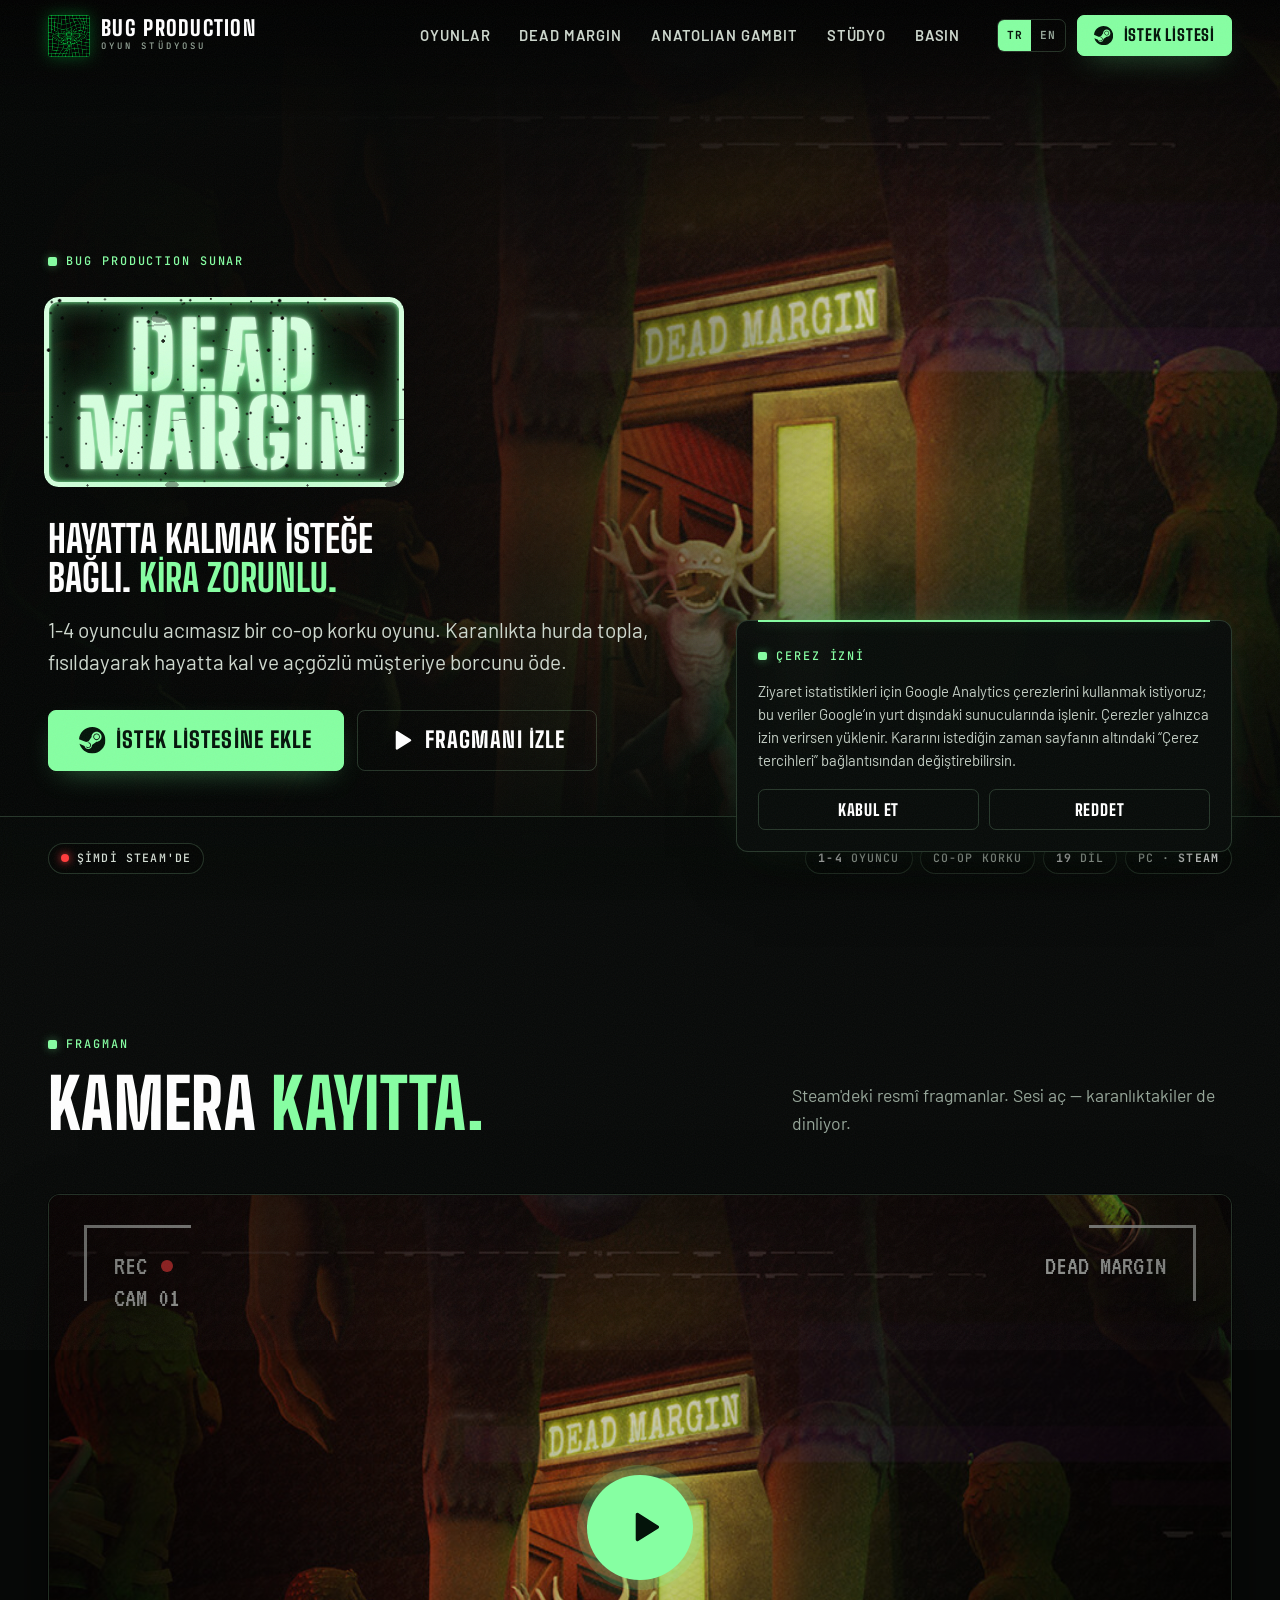
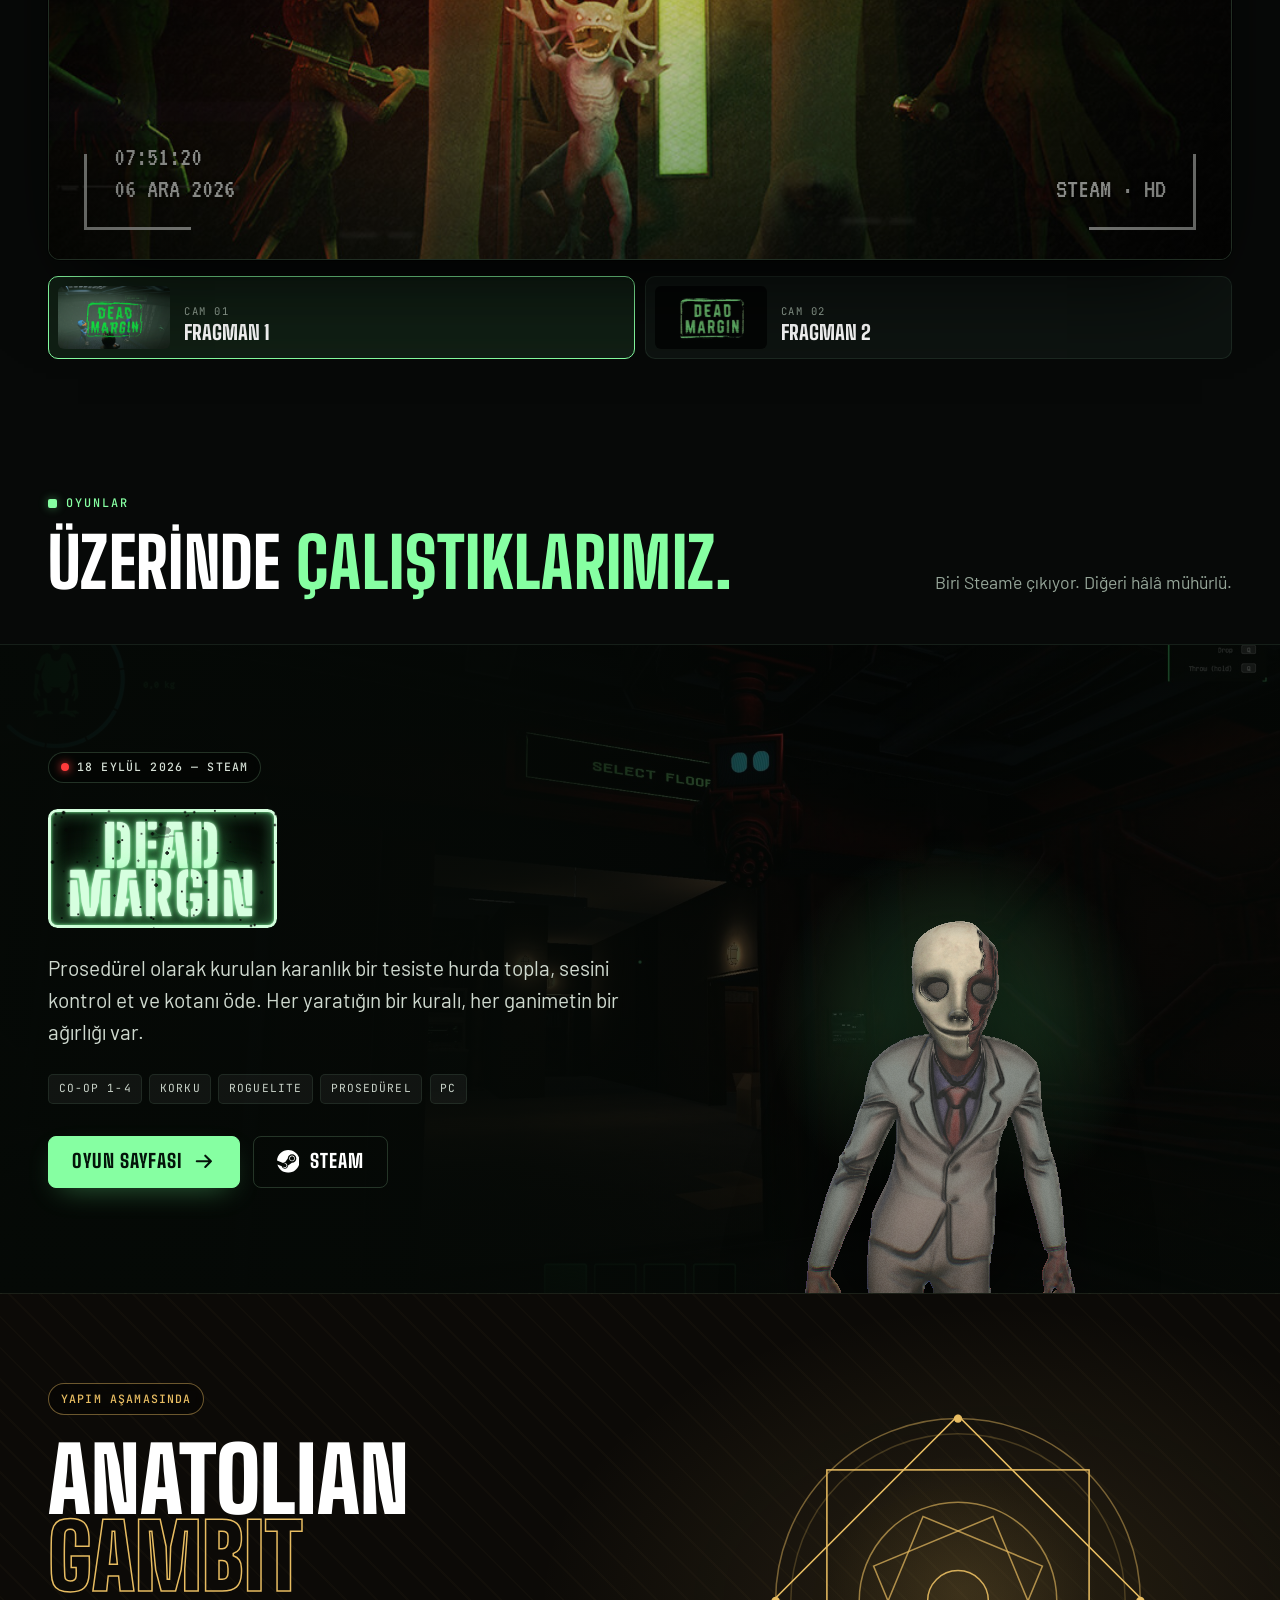
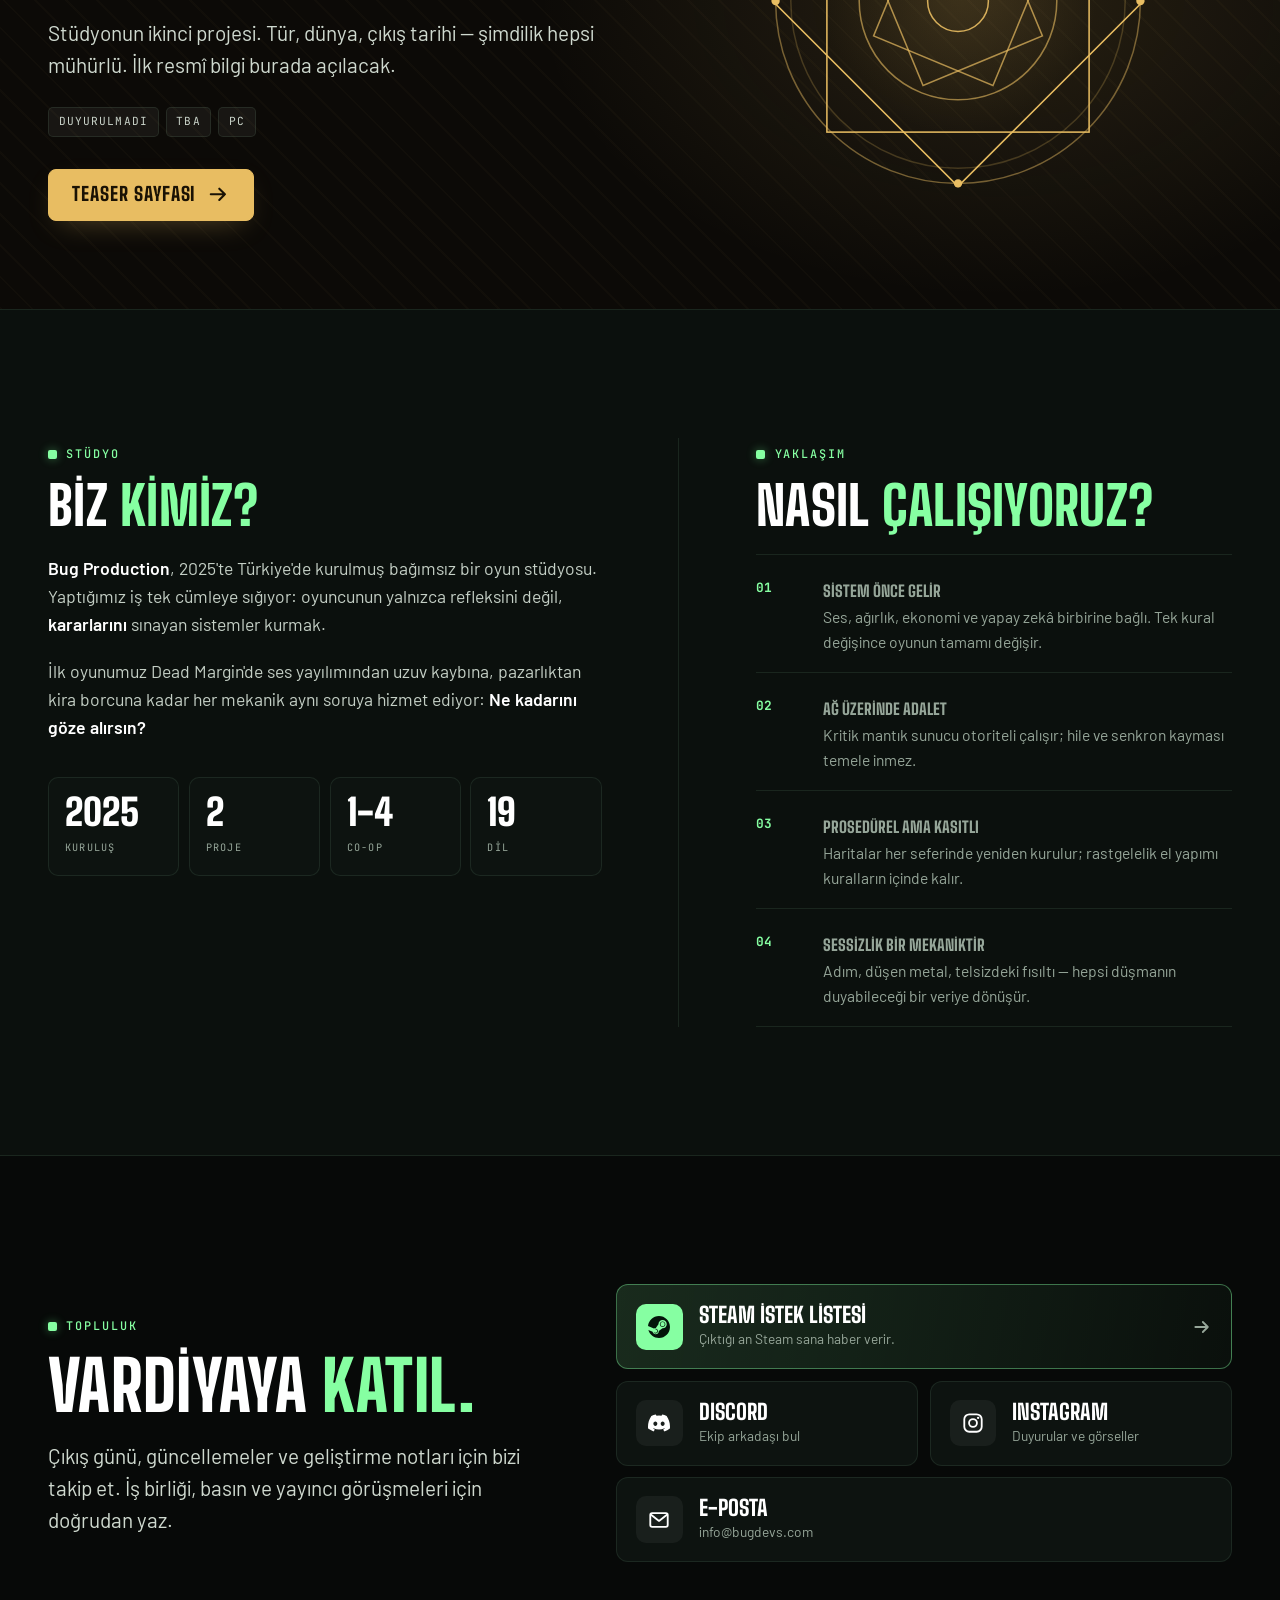
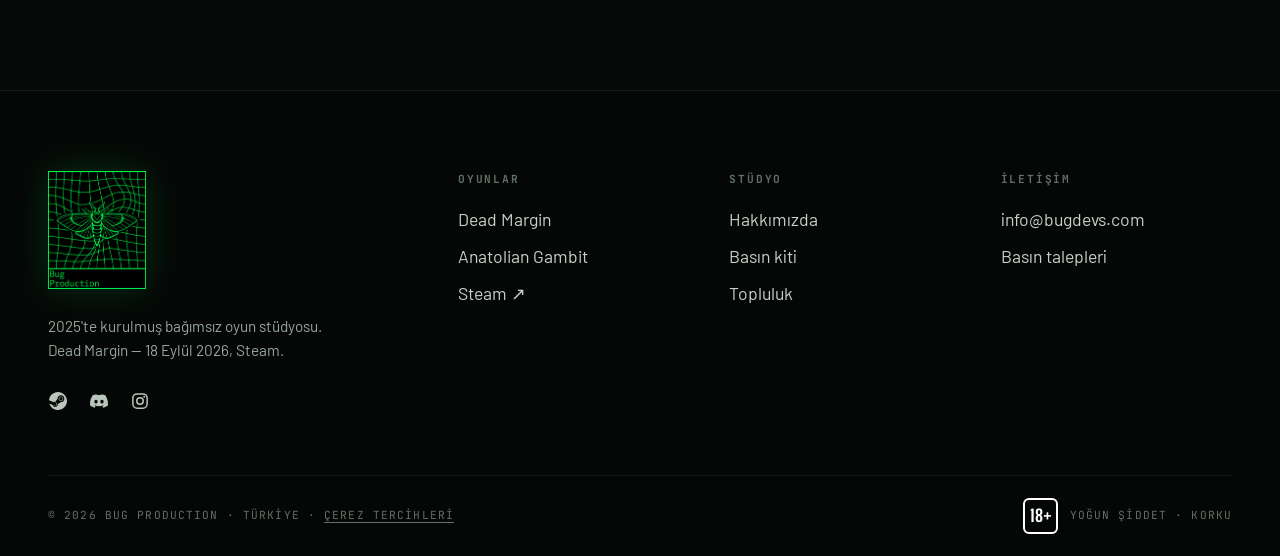
==== commit ea2f50b5: "sebepsiz push" ====
--- a/index.html
+++ b/index.html
@@ -34,6 +34,7 @@
       "@type": "Organization",
       "@id": "https://bugdevs.com/#organization",
       "name": "Bug Production",
+      "alternateName": ["BugDevs", "Bug Devs", "BugDev", "bugdevs.com", "Bug Production Games", "Bug Production Oyun Stüdyosu"],
       "url": "https://bugdevs.com/",
       "logo": {
         "@type": "ImageObject",
@@ -41,21 +42,53 @@
         "width": 512,
         "height": 512
       },
-      "description": "Bug Production, 2025'te Türkiye'de kurulmuş bağımsız bir oyun stüdyosu.",
+      "image": "https://bugdevs.com/assets/img/logo/logo-512.png",
+      "description": "Bug Production, 2025'te Türkiye'de kurulmuş bağımsız bir oyun stüdyosu. İlk oyunu Dead Margin, 1-4 oyunculu co-op korku oyunu olarak 18 Eylül 2026'da Steam'de çıkıyor.",
       "email": "info@bugdevs.com",
       "foundingDate": "2025",
+      "foundingLocation": {"@type": "Place", "address": {"@type": "PostalAddress", "addressCountry": "TR"}},
       "address": {"@type": "PostalAddress", "addressCountry": "TR"},
+      "knowsAbout": ["Bağımsız oyun geliştirme", "Co-op korku oyunları", "Survival horror", "Indie game development", "Dead Margin", "Anatolian Gambit"],
+      "contactPoint": {
+        "@type": "ContactPoint",
+        "contactType": "customer support",
+        "email": "info@bugdevs.com",
+        "availableLanguage": ["Turkish", "English"]
+      },
       "sameAs": [
         "https://www.instagram.com/bugproductiontr/",
-        "https://discord.gg/FtvquKk4A"
+        "https://discord.gg/FtvquKk4A",
+        "https://github.com/Bug-Production",
+        "https://store.steampowered.com/app/4509530/Dead_Margin/"
       ]
     },
     {
       "@type": "WebSite",
       "@id": "https://bugdevs.com/#website",
       "name": "Bug Production",
+      "alternateName": ["BugDevs", "bugdevs.com"],
       "url": "https://bugdevs.com/",
       "inLanguage": ["tr", "en"],
+      "publisher": {"@id": "https://bugdevs.com/#organization"}
+    },
+    {
+      "@type": "WebPage",
+      "@id": "https://bugdevs.com/#webpage",
+      "url": "https://bugdevs.com/",
+      "name": "Bug Production — Bağımsız Oyun Stüdyosu",
+      "isPartOf": {"@id": "https://bugdevs.com/#website"},
+      "about": {"@id": "https://bugdevs.com/#organization"},
+      "primaryImageOfPage": "https://bugdevs.com/assets/img/dm/keyart.jpg",
+      "inLanguage": "tr"
+    },
+    {
+      "@type": "VideoGame",
+      "@id": "https://bugdevs.com/dead-margin.html#game",
+      "name": "Dead Margin",
+      "url": "https://bugdevs.com/dead-margin.html",
+      "image": "https://bugdevs.com/assets/img/dm/keyart.jpg",
+      "datePublished": "2026-09-18",
+      "author": {"@id": "https://bugdevs.com/#organization"},
       "publisher": {"@id": "https://bugdevs.com/#organization"}
     }
   ]
@@ -145,8 +178,9 @@
 
   <div class="wrap hero-in">
     <div class="hero-copy">
+      <h1 class="sr-only"><span data-lang="tr">Bug Production — bağımsız oyun stüdyosu (BugDevs)</span><span data-lang="en">Bug Production — independent game studio (BugDevs)</span></h1>
       <p class="eyebrow"><span data-lang="tr"><span lang="en">Bug Production</span> sunar</span><span data-lang="en">Bug Production presents</span></p>
-      <h1 class="sign sign-reflect" lang="en"><span>Dead</span><span>Margin</span></h1>
+      <p class="sign sign-reflect" lang="en"><span>Dead</span><span>Margin</span></p>
       <p class="hero-tag">
         <span data-lang="tr">Hayatta kalmak isteğe bağlı. <em>Kira zorunlu.</em></span>
         <span data-lang="en">Survival is optional. <em>Rent is mandatory.</em></span>
--- a/assets/css/site.css
+++ b/assets/css/site.css
@@ -695,3 +695,6 @@
   .hero--game .hudbar{position:relative}
   .hero--game .hero-in{padding-bottom:3rem}
 }
+
+/* ekran okuyucu / arama motoru için görsel olarak gizli başlık */
+.sr-only{position:absolute;width:1px;height:1px;padding:0;margin:-1px;overflow:hidden;clip:rect(0,0,0,0);white-space:nowrap;border:0}
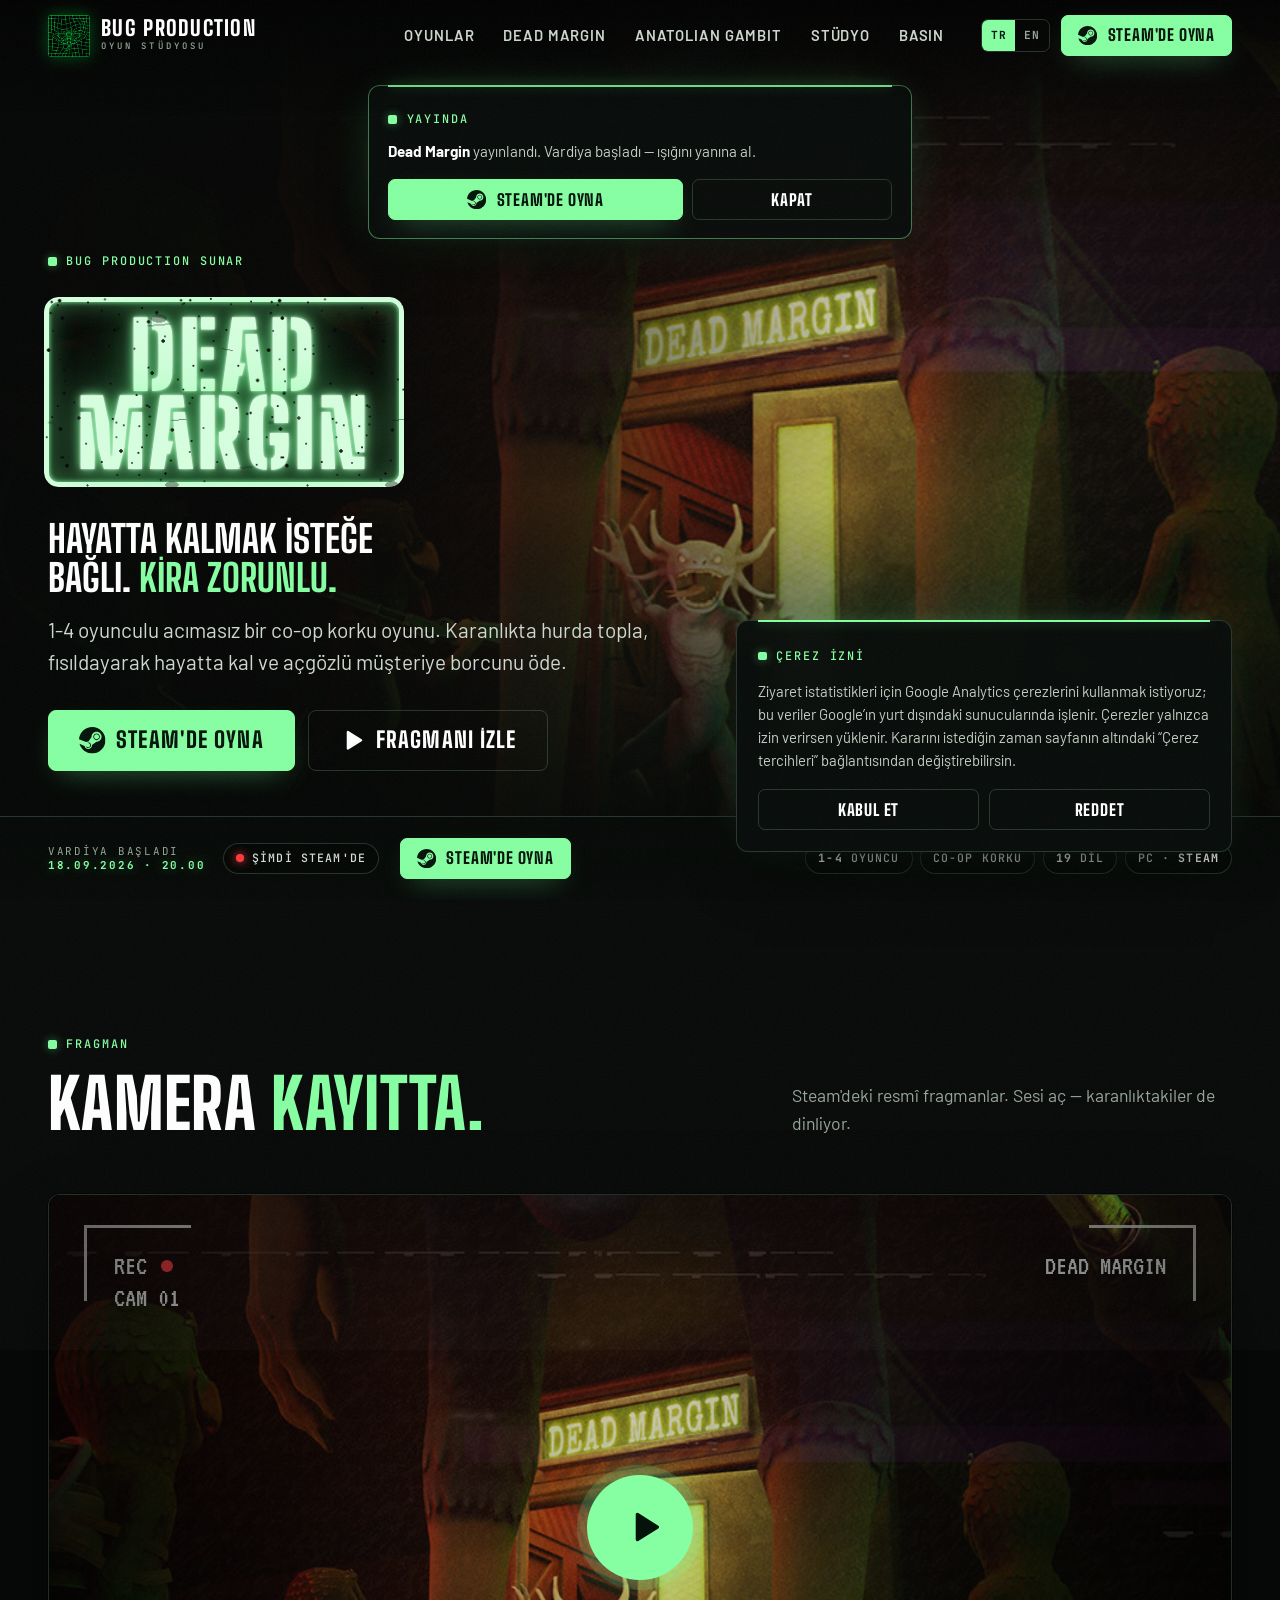
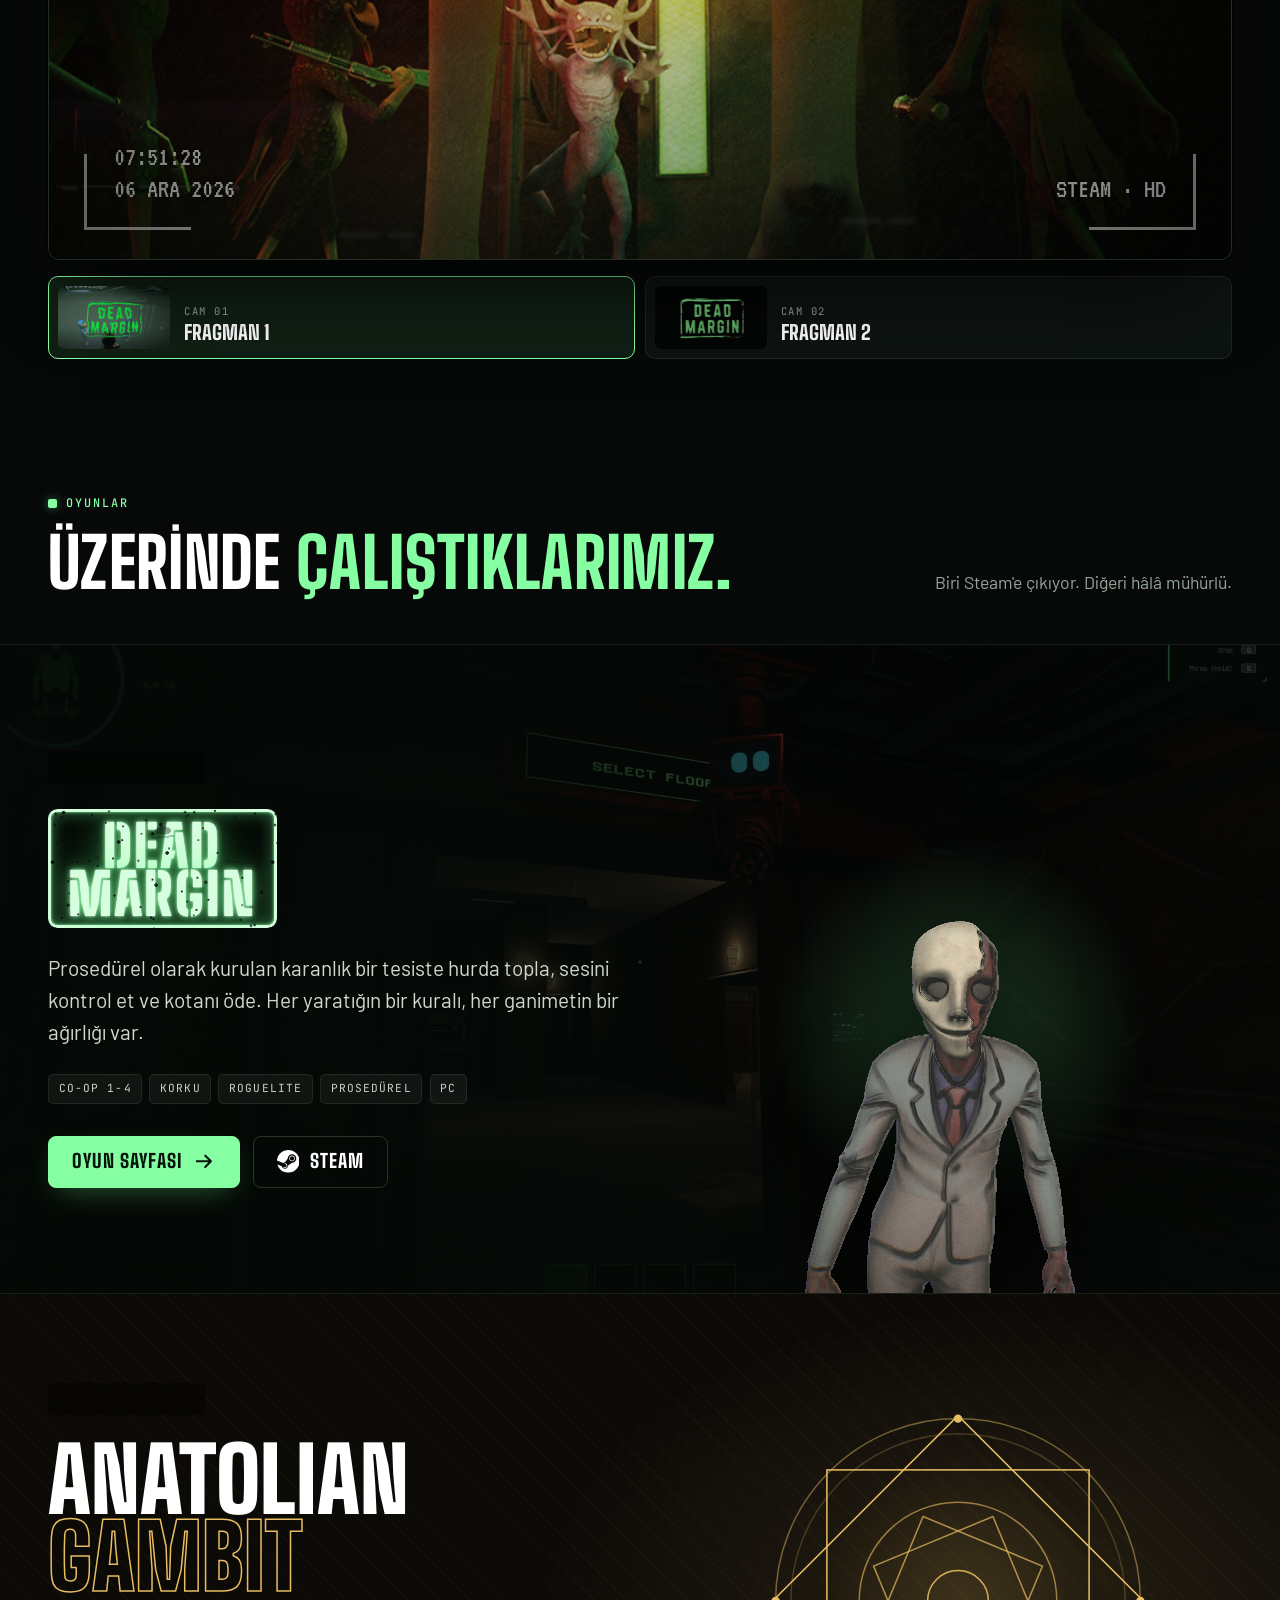
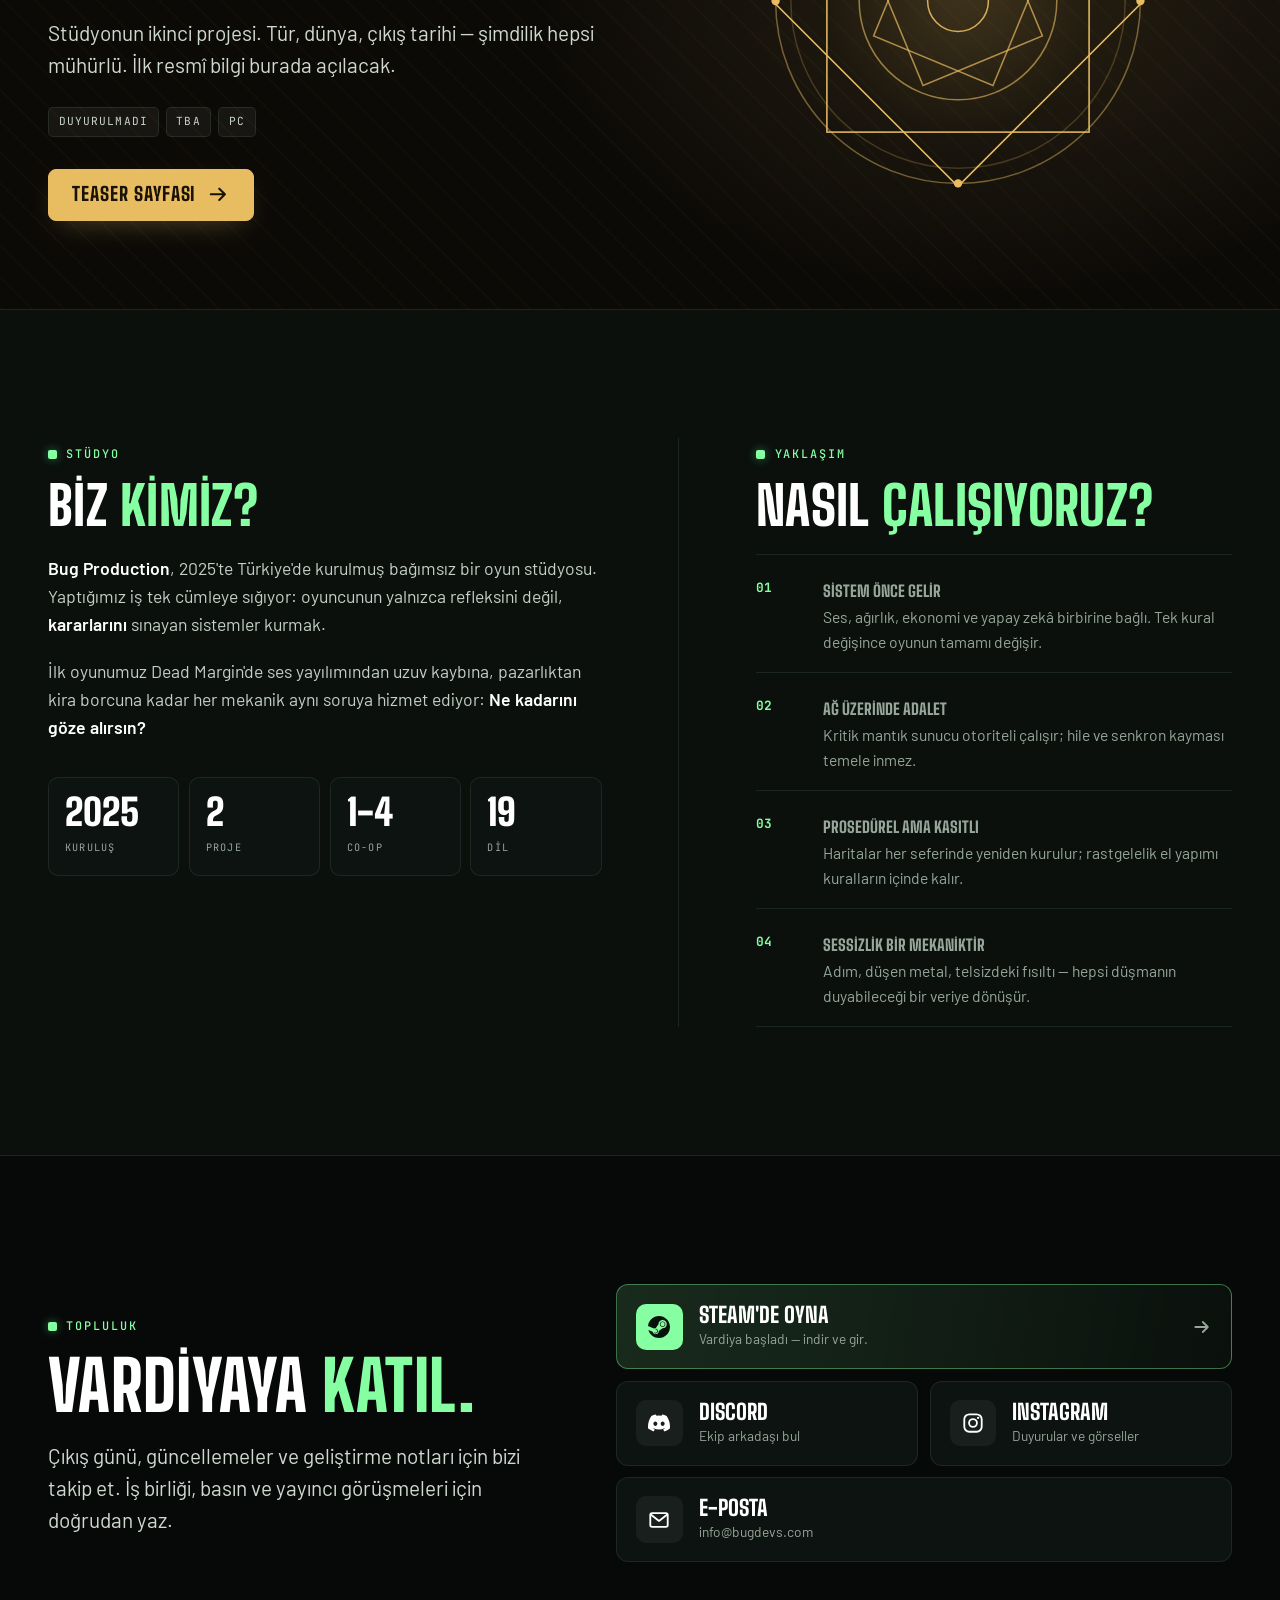
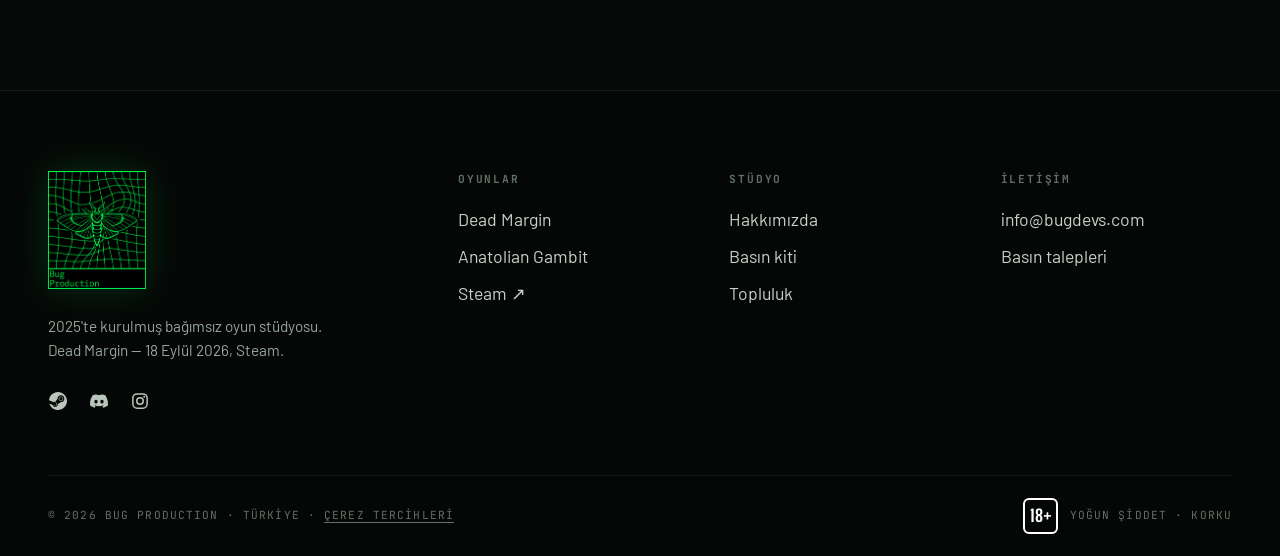
==== commit a11d09af: "Çıkışı 18 Eylül 20.00'ye (TSİ) al, sayaç bitince yayın durumunu aç - site.js: TARGET artık 2026-09-1" ====
--- a/index.html
+++ b/index.html
@@ -87,7 +87,7 @@
       "name": "Dead Margin",
       "url": "https://bugdevs.com/dead-margin.html",
       "image": "https://bugdevs.com/assets/img/dm/keyart.jpg",
-      "datePublished": "2026-09-18",
+      "datePublished": "2026-09-18T20:00:00+03:00",
       "author": {"@id": "https://bugdevs.com/#organization"},
       "publisher": {"@id": "https://bugdevs.com/#organization"}
     }
@@ -151,7 +151,7 @@
     </div>
     <a class="btn btn-acc btn-sm hdr-cta" href="https://store.steampowered.com/app/4509530/Dead_Margin/" target="_blank" rel="noopener">
       <svg class="ico" aria-hidden="true"><use href="#i-steam"/></svg>
-      <span data-lang="tr">İstek listesi</span><span data-lang="en">Wishlist</span>
+      <span data-lang="tr" data-rel-pre>İstek listesi</span><span data-lang="en" data-rel-pre>Wishlist</span><span data-lang="tr" data-rel-out>Steam'de oyna</span><span data-lang="en" data-rel-out>Play now</span>
     </a>
     <button class="burger" aria-label="Menü" aria-expanded="false"><span></span><span></span><span></span></button>
   </div>
@@ -192,7 +192,7 @@
       <div class="btn-row">
         <a class="btn btn-acc btn-lg" href="https://store.steampowered.com/app/4509530/Dead_Margin/" target="_blank" rel="noopener">
           <svg class="ico" aria-hidden="true"><use href="#i-steam"/></svg>
-          <span data-lang="tr">İstek listesine ekle</span><span data-lang="en">Wishlist on Steam</span>
+          <span data-lang="tr" data-rel-pre>İstek listesine ekle</span><span data-lang="en" data-rel-pre>Wishlist on Steam</span><span data-lang="tr" data-rel-out>Steam'de oyna</span><span data-lang="en" data-rel-out>Play on Steam</span>
         </a>
         <a class="btn btn-lg" href="#fragman">
           <svg class="ico" aria-hidden="true"><use href="#i-play"/></svg>
@@ -205,7 +205,7 @@
   <div class="hudbar" data-countdown>
     <div class="wrap">
       <div class="count" data-pending>
-        <p class="count-lbl"><span data-lang="tr">Çıkışa kalan</span><span data-lang="en">Launch in</span><b>18.09.2026</b></p>
+        <p class="count-lbl"><span data-lang="tr">Çıkışa kalan</span><span data-lang="en">Launch in</span><b><span data-lang="tr">18.09.2026 · 20.00</span><span data-lang="en">18.09.2026 · 20:00 GMT+3</span></b></p>
         <div class="clock" aria-live="off">
           <div><b data-unit="d">--</b><span data-lang="tr">GÜN</span><span data-lang="en">DAYS</span></div>
           <div><b data-unit="h">--</b><span data-lang="tr">SAAT</span><span data-lang="en">HRS</span></div>
@@ -213,7 +213,14 @@
           <div><b data-unit="s">--</b><span data-lang="tr">SN</span><span data-lang="en">SEC</span></div>
         </div>
       </div>
-      <p class="pill pill-live" data-released hidden><span data-lang="tr">Şimdi Steam'de</span><span data-lang="en">Out now on Steam</span></p>
+      <div class="count count-out" data-released hidden>
+        <p class="count-lbl"><span data-lang="tr">Vardiya başladı</span><span data-lang="en">The shift has started</span><b><span data-lang="tr">18.09.2026 · 20.00</span><span data-lang="en">18.09.2026 · 20:00 GMT+3</span></b></p>
+        <p class="pill pill-live"><span data-lang="tr">Şimdi Steam'de</span><span data-lang="en">Out now on Steam</span></p>
+        <a class="btn btn-acc btn-sm" href="https://store.steampowered.com/app/4509530/Dead_Margin/" target="_blank" rel="noopener">
+          <svg class="ico" aria-hidden="true"><use href="#i-steam"/></svg>
+          <span data-lang="tr">Steam'de oyna</span><span data-lang="en">Play on Steam</span>
+        </a>
+      </div>
       <ul class="hud-meta">
         <li class="pill"><b>1-4</b> <span data-lang="tr">oyuncu</span><span data-lang="en">players</span></li>
         <li class="pill"><span data-lang="tr">Co-op korku</span><span data-lang="en">Co-op horror</span></li>
@@ -293,7 +300,7 @@
     <div class="band-bg" aria-hidden="true"><img src="assets/img/dm/elevator.jpg" alt="" loading="lazy"></div>
     <div class="wrap band-in">
       <div class="band-txt rv">
-        <p class="pill pill-live"><span data-lang="tr">18 Eylül 2026 — Steam</span><span data-lang="en">September 18, 2026 — Steam</span></p>
+        <p class="pill pill-live"><span data-lang="tr" data-rel-pre>18 Eylül 2026, 20.00 — Steam</span><span data-lang="en" data-rel-pre>September 18, 2026, 20:00 GMT+3 — Steam</span><span data-lang="tr" data-rel-out>Şimdi Steam'de</span><span data-lang="en" data-rel-out>Out now on Steam</span></p>
         <h3><span class="sign sign-sm" lang="en"><span>Dead</span><span>Margin</span></span></h3>
         <p class="lead">
           <span data-lang="tr">Prosedürel olarak kurulan karanlık bir tesiste hurda topla, sesini kontrol et ve kotanı öde. Her yaratığın bir kuralı, her ganimetin bir ağırlığı var.</span>
@@ -400,8 +407,8 @@
     <div class="join-cards rv rv-d1">
       <a class="jc jc-main" href="https://store.steampowered.com/app/4509530/Dead_Margin/" target="_blank" rel="noopener">
         <span class="jc-i"><svg aria-hidden="true"><use href="#i-steam"/></svg></span>
-        <span><b><span data-lang="tr">Steam istek listesi</span><span data-lang="en">Steam wishlist</span></b>
-          <small><span data-lang="tr">Çıktığı an Steam sana haber verir.</span><span data-lang="en">Steam lets you know the moment it launches.</span></small></span>
+        <span><b><span data-lang="tr" data-rel-pre>Steam istek listesi</span><span data-lang="en" data-rel-pre>Steam wishlist</span><span data-lang="tr" data-rel-out>Steam'de oyna</span><span data-lang="en" data-rel-out>Play on Steam</span></b>
+          <small><span data-lang="tr" data-rel-pre>18 Eylül 20.00'de çıktığı an Steam sana haber verir.</span><span data-lang="en" data-rel-pre>Steam lets you know the moment it launches on September 18, 20:00 GMT+3.</span><span data-lang="tr" data-rel-out>Vardiya başladı — indir ve gir.</span><span data-lang="en" data-rel-out>The shift has started — download and join.</span></small></span>
         <svg class="ico-go" aria-hidden="true"><use href="#i-arrow"/></svg>
       </a>
       <a class="jc" href="https://discord.gg/FtvquKk4A" target="_blank" rel="noopener">
--- a/assets/css/site.css
+++ b/assets/css/site.css
@@ -77,6 +77,11 @@
 /* dil sistemi */
 html[data-site-lang="tr"] [data-lang="en"],
 html[data-site-lang="en"] [data-lang="tr"]{display:none!important}
+
+/* çıkış öncesi / sonrası metin takası — site.js çıkış anında <html data-released> ekler */
+[data-rel-out]{display:none}
+html[data-released] [data-rel-out]{display:inline}
+html[data-released] [data-rel-pre]{display:none!important}
 
 .wrap{width:100%;max-width:var(--wrap);margin-inline:auto;padding-inline:var(--gut)}
 [hidden]{display:none!important}
@@ -302,6 +307,16 @@
 .clock span{display:block;font-family:var(--f-mono);font-size:.56rem;letter-spacing:.14em;color:var(--muted)}
 .hud-meta{display:flex;flex-wrap:wrap;gap:.45rem;margin-left:auto}
 .hudbar .btn{margin-left:.2rem}
+
+/* çıkış anı: sayacın yerini "yayında" bloğu alır, şerit bir kez yanıp söner */
+.count-out{flex-wrap:wrap;gap:.7rem 1.1rem}
+.count-out .count-lbl b{color:var(--neon);text-shadow:0 0 12px var(--neon-glow)}
+.hudbar.is-live{animation:hud-live 2.4s ease-out 1}
+@keyframes hud-live{
+  0%,18%,36%{border-top-color:var(--neon);box-shadow:inset 0 22px 44px -26px var(--neon-glow)}
+  9%,27%,100%{border-top-color:var(--line-2);box-shadow:inset 0 22px 44px -26px transparent}
+}
+@media (prefers-reduced-motion:reduce){.hudbar.is-live{animation:none}}
 
 /* ---------- 8. KAMERA KARESİ (fragman) ---------- */
 .cam{
@@ -634,6 +649,24 @@
 @keyframes consent-in{from{opacity:0;transform:translateY(16px)}to{opacity:1;transform:none}}
 @media (prefers-reduced-motion:reduce){.consent{animation:none}}
 
+/* ---------- 19c. ÇIKIŞ DUYURUSU ---------- */
+/* geri sayım bittiği an (bp:released) beliren şerit; header (100) ve menünün (99) altında */
+.launch{
+  position:fixed;z-index:97;left:50%;transform:translateX(-50%);top:calc(var(--hdr) + .8rem);
+  width:min(34rem,calc(100% - 2 * var(--gut)));
+  padding:1.05rem 1.2rem 1.15rem;border-radius:var(--r);
+  background:rgba(8,12,10,.96);border:1px solid color-mix(in srgb,var(--acc) 45%,transparent);backdrop-filter:blur(10px);
+  box-shadow:0 24px 60px -18px rgba(0,0,0,.9),0 0 54px -20px var(--acc-glow);
+  animation:launch-in .5s cubic-bezier(.2,.8,.2,1);
+}
+.launch::before{content:"";position:absolute;left:1.2rem;right:1.2rem;top:-1px;height:2px;background:var(--acc);box-shadow:0 0 12px var(--acc-glow)}
+.launch-txt{margin:.6rem 0 1rem;color:#c4cfc5;font-size:.95rem;line-height:1.5}
+.launch-txt b{color:#fff}
+.launch-btns{display:flex;gap:.6rem;flex-wrap:wrap}
+.launch-btns .btn{flex:1 1 auto}
+@keyframes launch-in{from{opacity:0;transform:translate(-50%,-14px)}to{opacity:1;transform:translateX(-50%)}}
+@media (prefers-reduced-motion:reduce){.launch{animation:none}}
+
 /* ---------- 20. REVEAL ---------- */
 .rv{opacity:0;transform:translateY(22px);transition:opacity .7s ease,transform .7s cubic-bezier(.2,.8,.2,1)}
 .rv.on{opacity:1;transform:none}
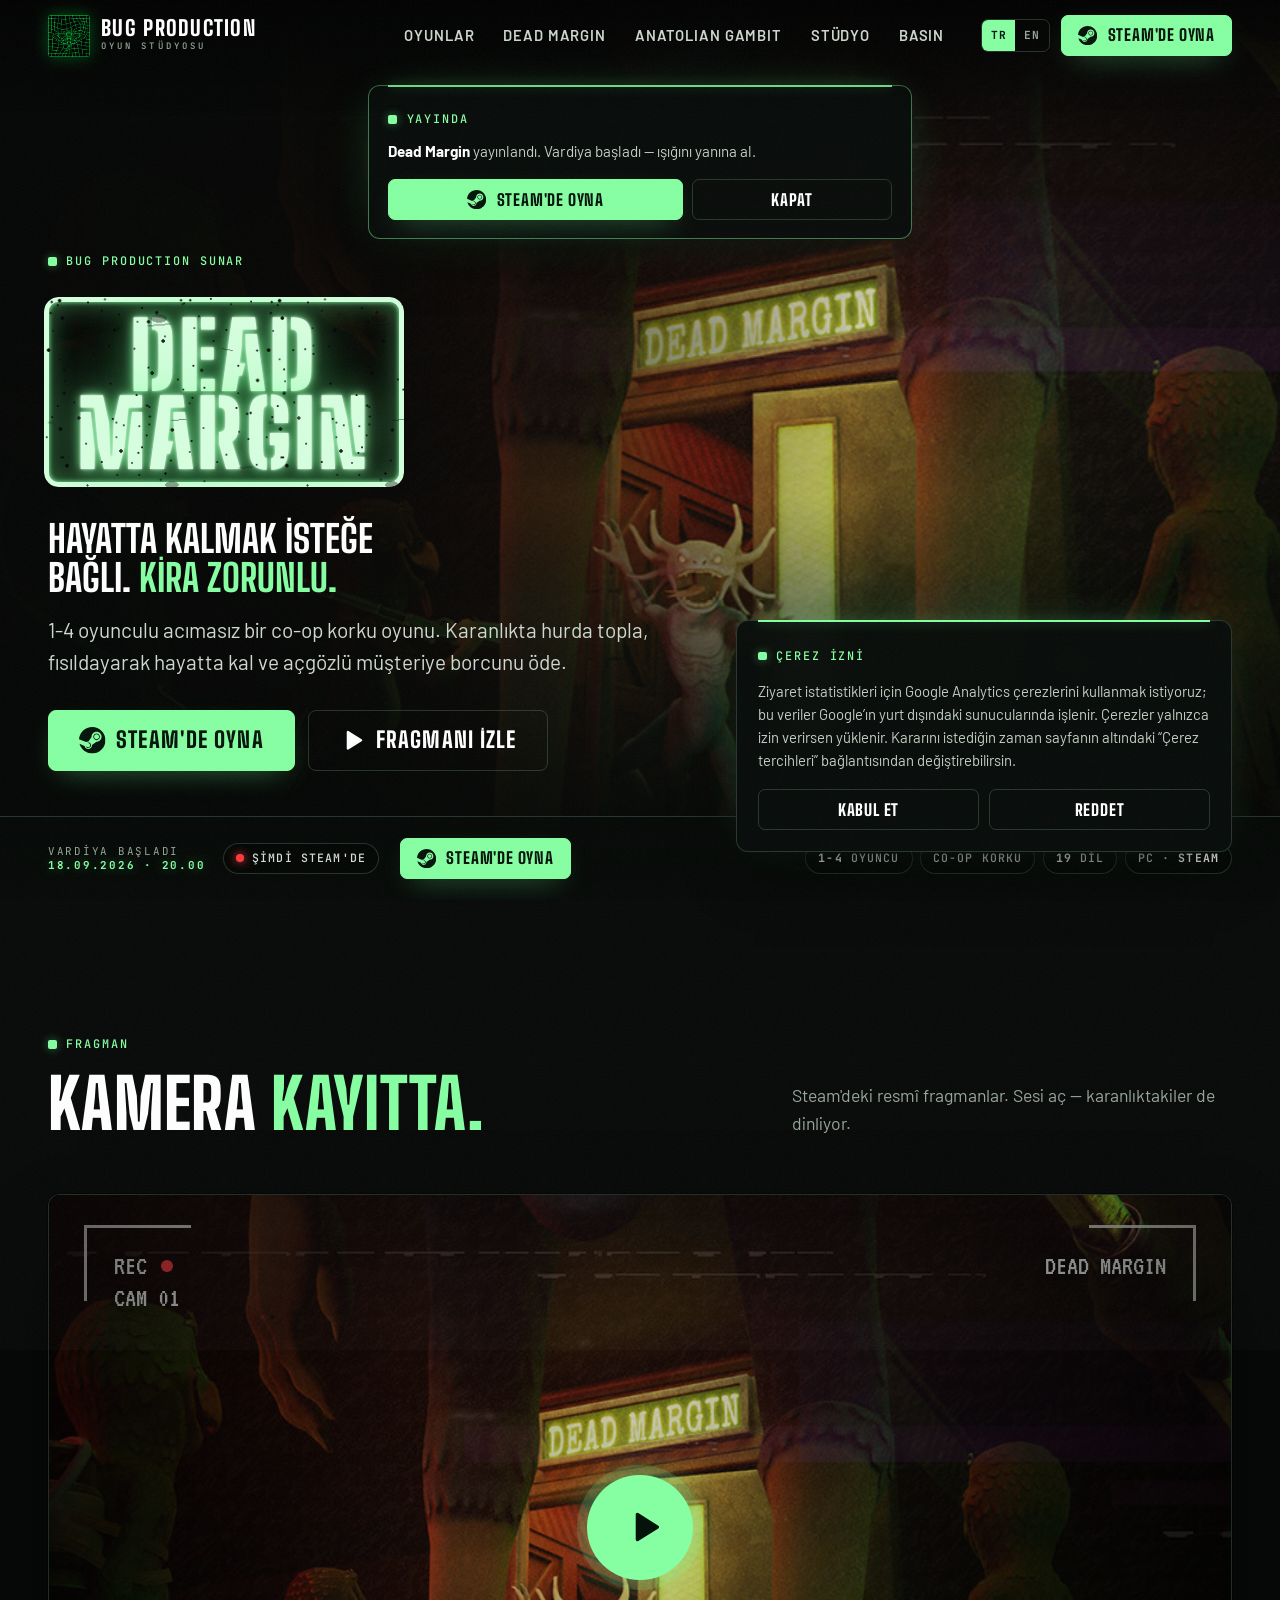
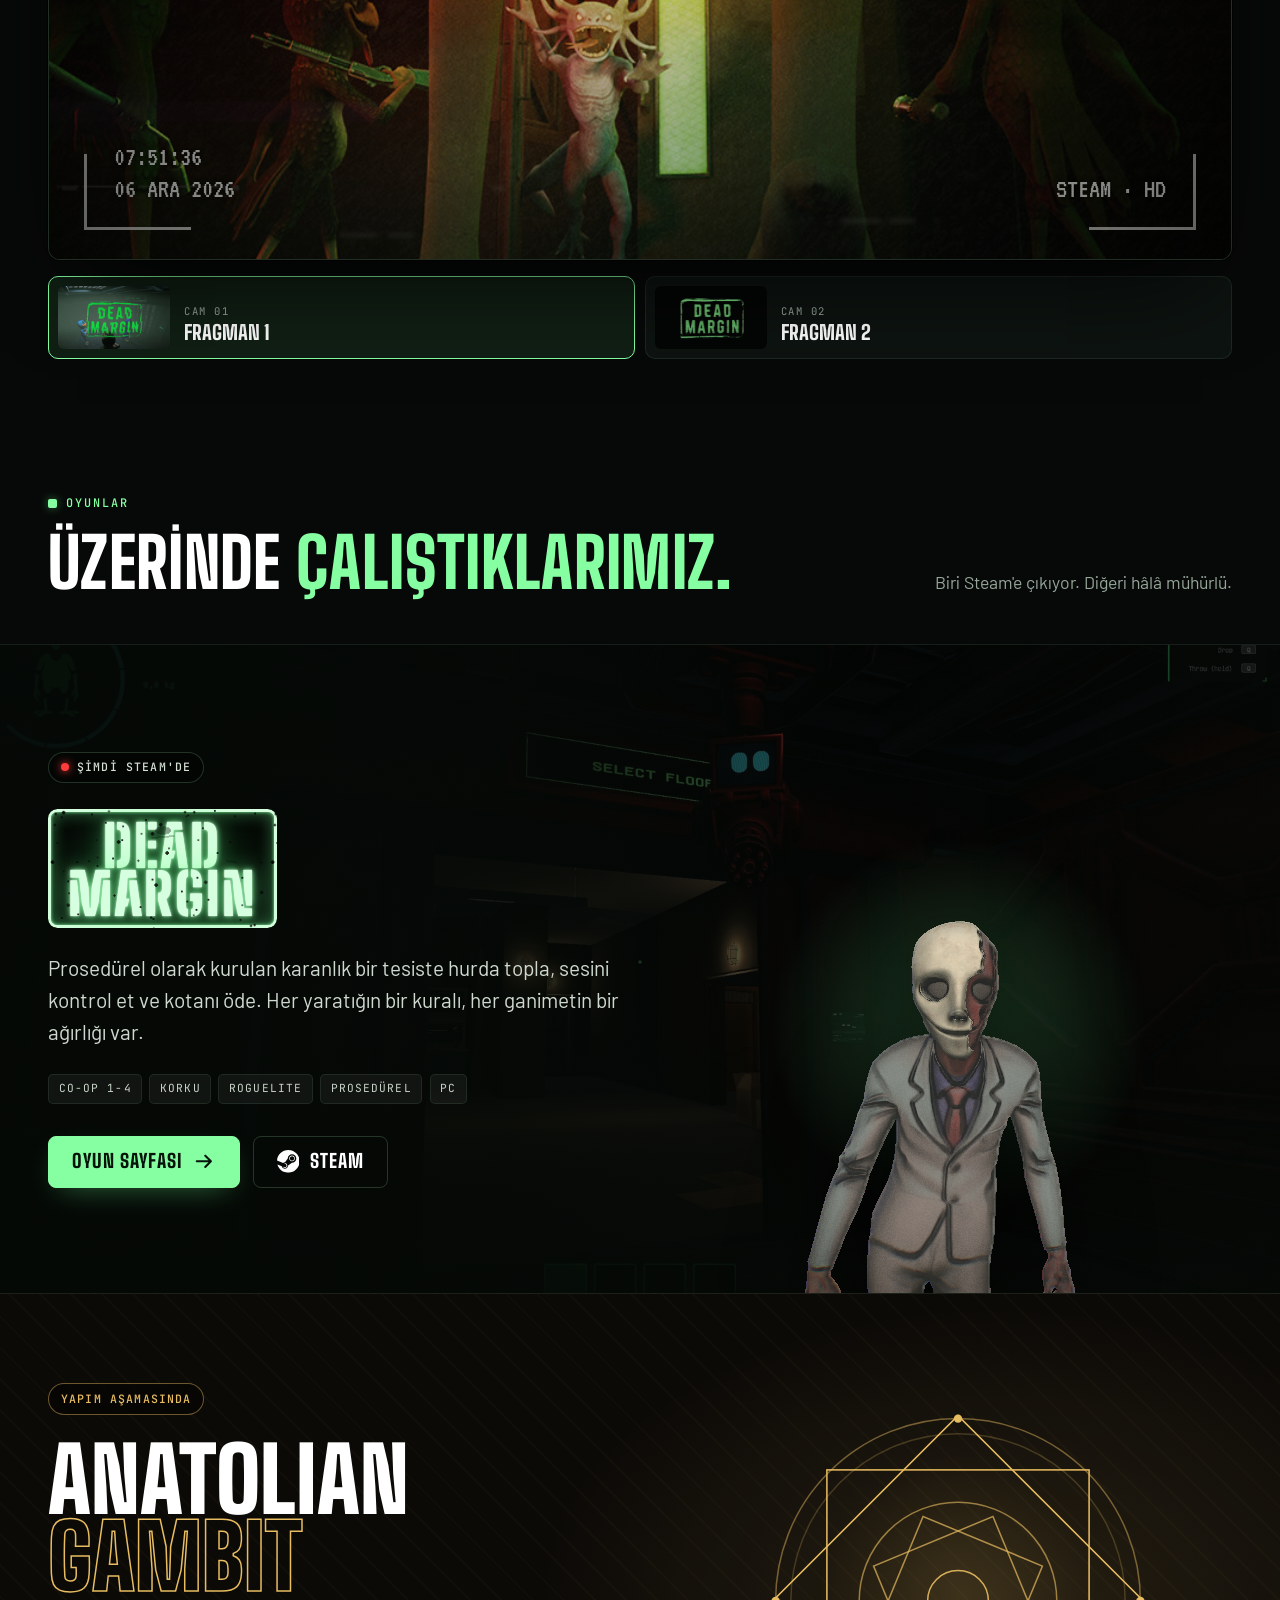
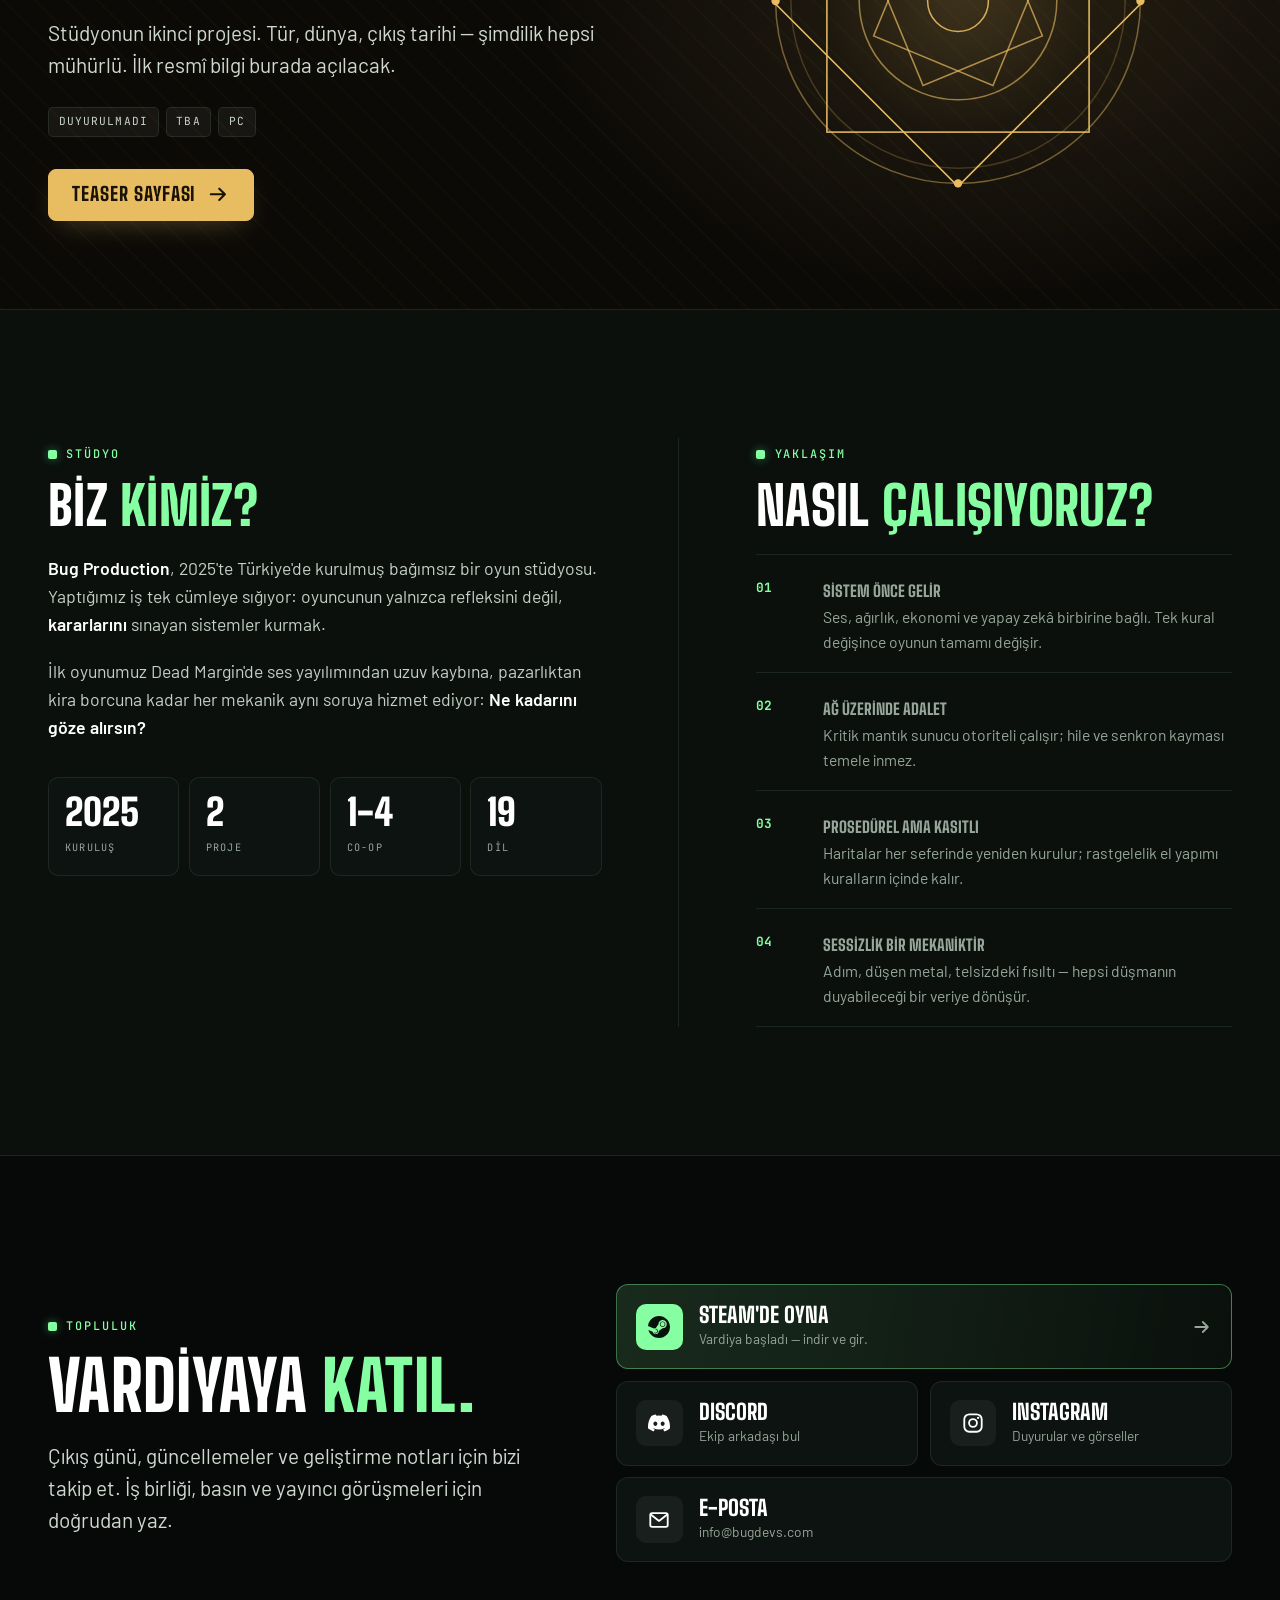
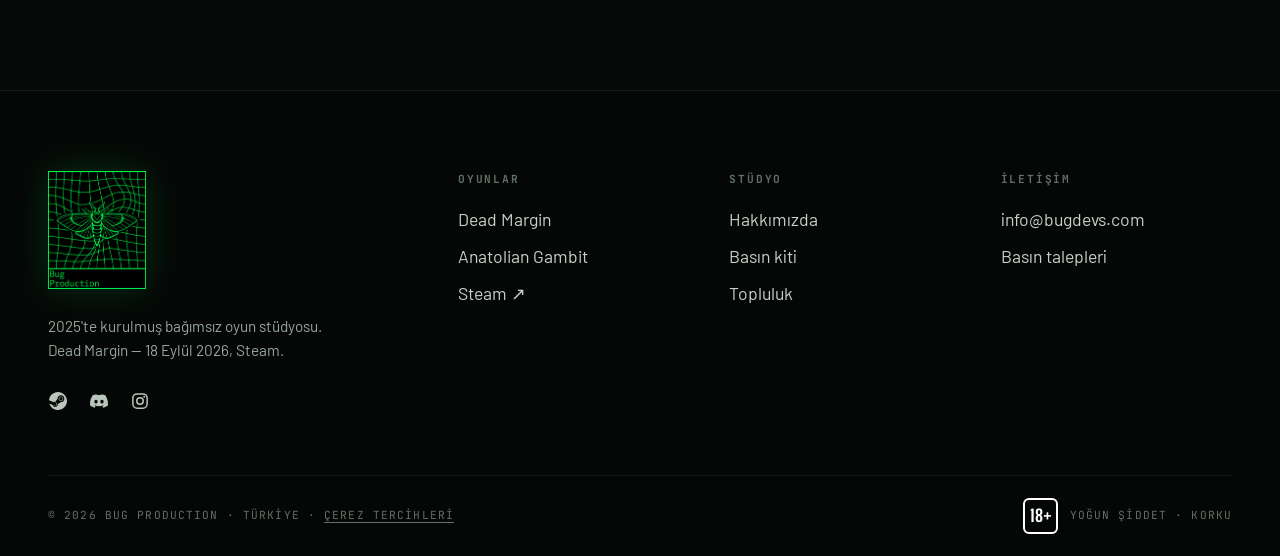
==== commit f3dc96a6: "pushh" ====
--- a/index.html
+++ b/index.html
@@ -83,9 +83,9 @@
     },
     {
       "@type": "VideoGame",
-      "@id": "https://bugdevs.com/dead-margin.html#game",
+      "@id": "https://bugdevs.com/dead-margin#game",
       "name": "Dead Margin",
-      "url": "https://bugdevs.com/dead-margin.html",
+      "url": "https://bugdevs.com/dead-margin",
       "image": "https://bugdevs.com/assets/img/dm/keyart.jpg",
       "datePublished": "2026-09-18T20:00:00+03:00",
       "author": {"@id": "https://bugdevs.com/#organization"},
@@ -131,17 +131,17 @@
 
 <!-- ============ HEADER ============ -->
 <header class="hdr">
-  <a class="brand" href="index.html" aria-label="Bug Production">
+  <a class="brand" href="/" aria-label="Bug Production">
     <img class="brand-mark" src="assets/img/logo/mark-160.png" alt="" width="40" height="40">
     <span class="brand-name"><span lang="en">Bug Production</span><small><span data-lang="tr">OYUN STÜDYOSU</span><span data-lang="en">GAME STUDIO</span></small></span>
   </a>
 
   <nav class="nav" aria-label="Ana menü">
     <a href="#oyunlar"><span data-lang="tr">Oyunlar</span><span data-lang="en">Games</span></a>
-    <a href="dead-margin.html" lang="en">Dead Margin</a>
-    <a href="anatolian-gambit.html" lang="en">Anatolian Gambit</a>
+    <a href="/dead-margin" lang="en">Dead Margin</a>
+    <a href="/anatolian-gambit" lang="en">Anatolian Gambit</a>
     <a href="#studyo"><span data-lang="tr">Stüdyo</span><span data-lang="en">Studio</span></a>
-    <a href="press.html"><span data-lang="tr">Basın</span><span data-lang="en">Press</span></a>
+    <a href="/press"><span data-lang="tr">Basın</span><span data-lang="en">Press</span></a>
   </nav>
 
   <div class="hdr-end">
@@ -159,10 +159,10 @@
 
 <nav class="mnav" aria-label="Mobil menü">
   <a href="#oyunlar"><span data-lang="tr">Oyunlar</span><span data-lang="en">Games</span></a>
-  <a href="dead-margin.html" lang="en">Dead Margin</a>
-  <a href="anatolian-gambit.html" lang="en">Anatolian Gambit</a>
+  <a href="/dead-margin" lang="en">Dead Margin</a>
+  <a href="/anatolian-gambit" lang="en">Anatolian Gambit</a>
   <a href="#studyo"><span data-lang="tr">Stüdyo</span><span data-lang="en">Studio</span></a>
-  <a href="press.html"><span data-lang="tr">Basın</span><span data-lang="en">Press</span></a>
+  <a href="/press"><span data-lang="tr">Basın</span><span data-lang="en">Press</span></a>
   <div class="socials">
     <a href="https://store.steampowered.com/app/4509530/Dead_Margin/" target="_blank" rel="noopener" aria-label="Steam"><svg aria-hidden="true"><use href="#i-steam"/></svg></a>
     <a href="https://discord.gg/FtvquKk4A" target="_blank" rel="noopener" aria-label="Discord"><svg aria-hidden="true"><use href="#i-discord"/></svg></a>
@@ -310,7 +310,7 @@
           <li>Co-op 1-4</li><li><span data-lang="tr">Korku</span><span data-lang="en">Horror</span></li><li lang="en">Roguelite</li><li><span data-lang="tr">Prosedürel</span><span data-lang="en">Procedural</span></li><li>PC</li>
         </ul>
         <div class="btn-row">
-          <a class="btn btn-acc" href="dead-margin.html"><span data-lang="tr">Oyun sayfası</span><span data-lang="en">Game page</span> <svg class="ico" aria-hidden="true"><use href="#i-arrow"/></svg></a>
+          <a class="btn btn-acc" href="/dead-margin"><span data-lang="tr">Oyun sayfası</span><span data-lang="en">Game page</span> <svg class="ico" aria-hidden="true"><use href="#i-arrow"/></svg></a>
           <a class="btn" href="https://store.steampowered.com/app/4509530/Dead_Margin/" target="_blank" rel="noopener"><svg class="ico" aria-hidden="true"><use href="#i-steam"/></svg> Steam</a>
         </div>
       </div>
@@ -332,7 +332,7 @@
           <li><span data-lang="tr">Duyurulmadı</span><span data-lang="en">Unannounced</span></li><li>TBA</li><li>PC</li>
         </ul>
         <div class="btn-row">
-          <a class="btn btn-acc" href="anatolian-gambit.html"><span data-lang="tr">Teaser sayfası</span><span data-lang="en">Teaser page</span> <svg class="ico" aria-hidden="true"><use href="#i-arrow"/></svg></a>
+          <a class="btn btn-acc" href="/anatolian-gambit"><span data-lang="tr">Teaser sayfası</span><span data-lang="en">Teaser page</span> <svg class="ico" aria-hidden="true"><use href="#i-arrow"/></svg></a>
         </div>
       </div>
       <div class="band-art" aria-hidden="true">
@@ -433,7 +433,7 @@
   <div class="wrap">
     <div class="foot-grid">
       <div class="foot-brand">
-        <a class="foot-logo" href="index.html"><img src="assets/img/logo/logo-480.png" alt="Bug Production" width="399" height="480" loading="lazy"></a>
+        <a class="foot-logo" href="/"><img src="assets/img/logo/logo-480.png" alt="Bug Production" width="399" height="480" loading="lazy"></a>
         <p>
           <span data-lang="tr">2025'te kurulmuş bağımsız oyun stüdyosu. Dead Margin — 18 Eylül 2026, Steam.</span>
           <span data-lang="en">Independent game studio founded in 2025. Dead Margin — September 18, 2026 on Steam.</span>
@@ -447,24 +447,24 @@
       <div>
         <h4><span data-lang="tr">Oyunlar</span><span data-lang="en">Games</span></h4>
         <ul>
-          <li><a href="dead-margin.html" lang="en">Dead Margin</a></li>
-          <li><a href="anatolian-gambit.html" lang="en">Anatolian Gambit</a></li>
+          <li><a href="/dead-margin" lang="en">Dead Margin</a></li>
+          <li><a href="/anatolian-gambit" lang="en">Anatolian Gambit</a></li>
           <li><a href="https://store.steampowered.com/app/4509530/Dead_Margin/" target="_blank" rel="noopener">Steam ↗</a></li>
         </ul>
       </div>
       <div>
         <h4><span data-lang="tr">Stüdyo</span><span data-lang="en">Studio</span></h4>
         <ul>
-          <li><a href="index.html#studyo"><span data-lang="tr">Hakkımızda</span><span data-lang="en">About</span></a></li>
-          <li><a href="press.html"><span data-lang="tr">Basın kiti</span><span data-lang="en">Press kit</span></a></li>
-          <li><a href="index.html#iletisim"><span data-lang="tr">Topluluk</span><span data-lang="en">Community</span></a></li>
+          <li><a href="/#studyo"><span data-lang="tr">Hakkımızda</span><span data-lang="en">About</span></a></li>
+          <li><a href="/press"><span data-lang="tr">Basın kiti</span><span data-lang="en">Press kit</span></a></li>
+          <li><a href="/#iletisim"><span data-lang="tr">Topluluk</span><span data-lang="en">Community</span></a></li>
         </ul>
       </div>
       <div>
         <h4><span data-lang="tr">İletişim</span><span data-lang="en">Contact</span></h4>
         <ul>
           <li><a href="mailto:info@bugdevs.com">info@bugdevs.com</a></li>
-          <li><a href="press.html#iletisim"><span data-lang="tr">Basın talepleri</span><span data-lang="en">Press requests</span></a></li>
+          <li><a href="/press#iletisim"><span data-lang="tr">Basın talepleri</span><span data-lang="en">Press requests</span></a></li>
         </ul>
       </div>
     </div>
